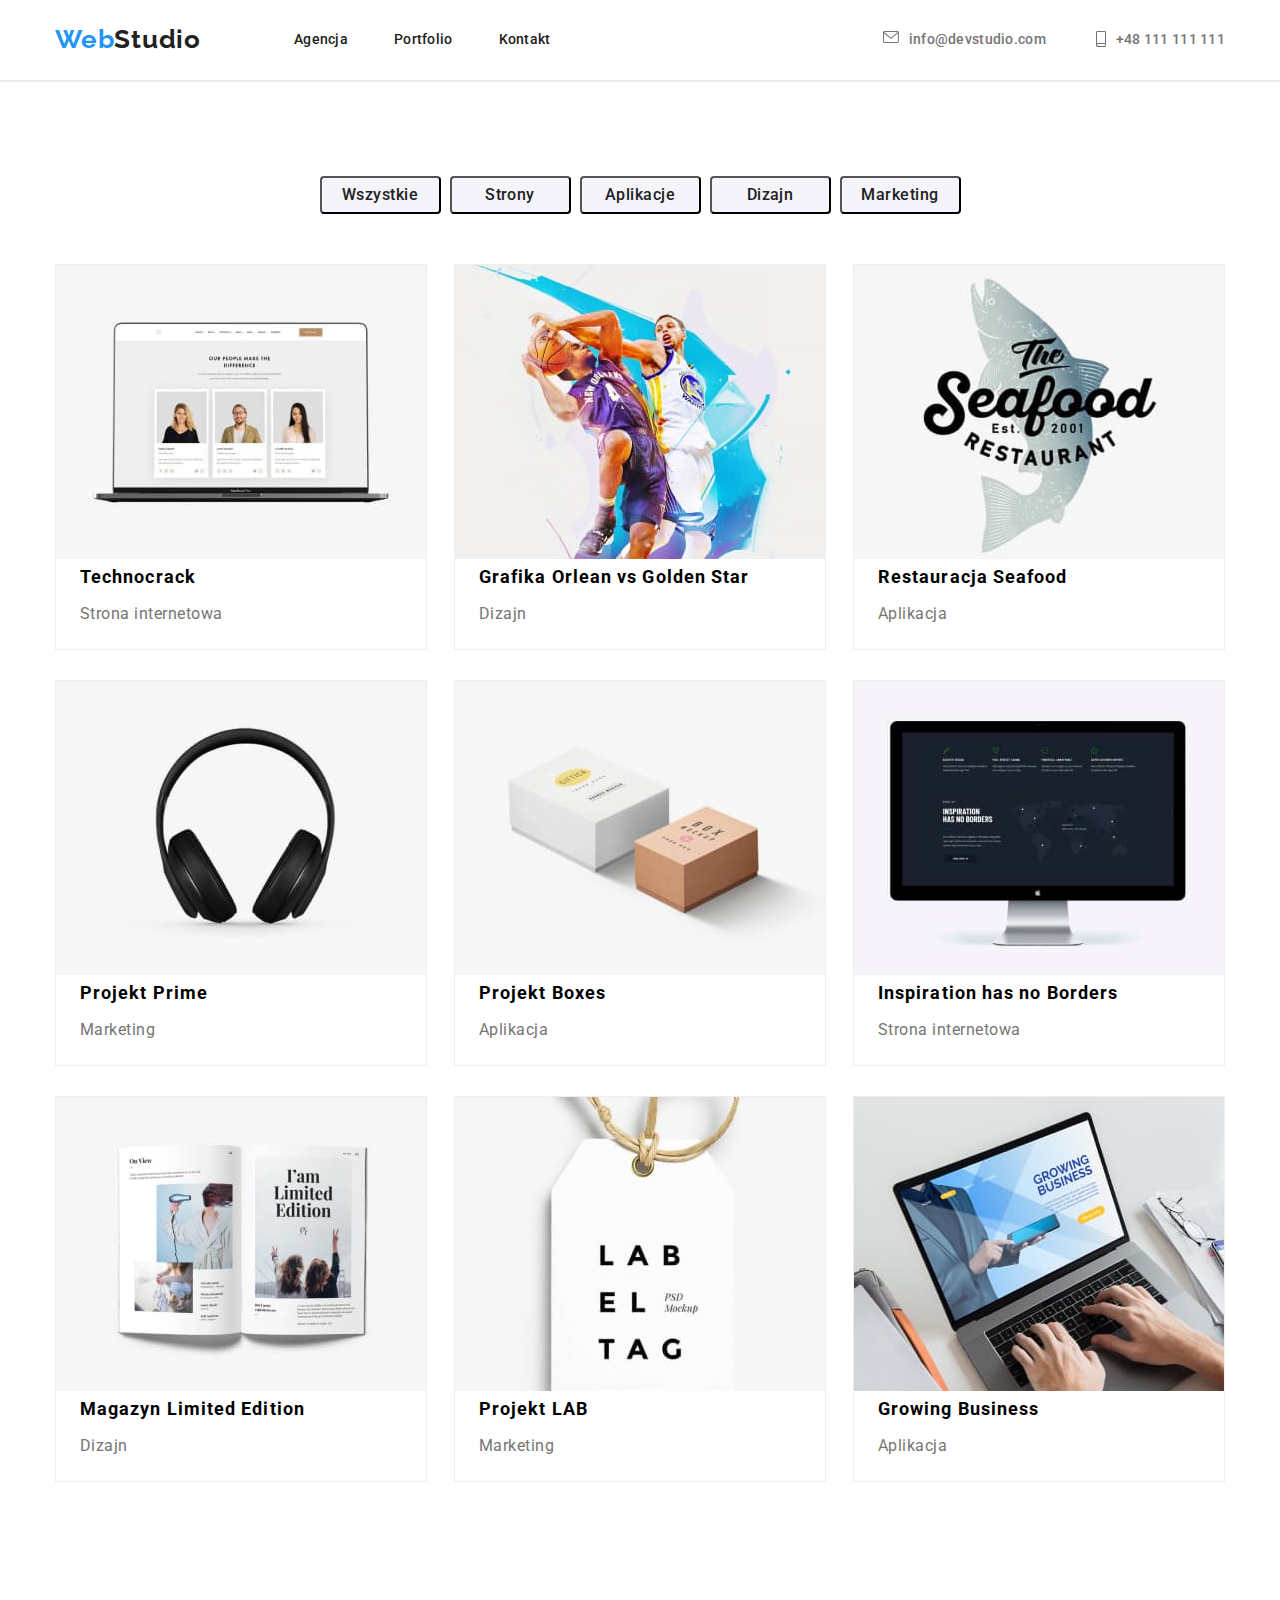
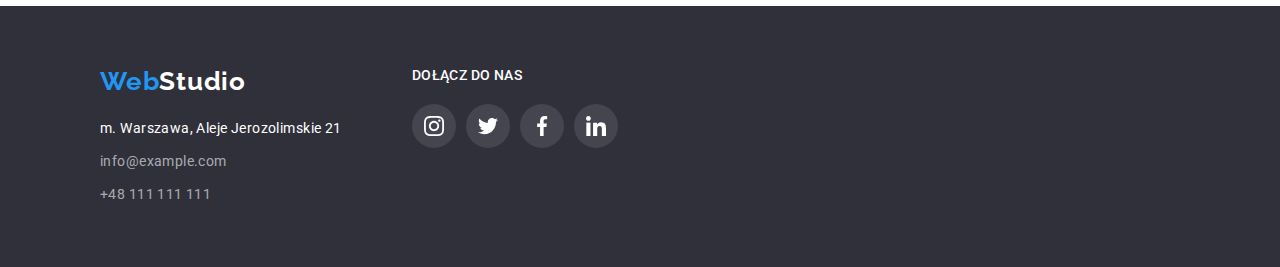
==== portfolio.html @ f6b44f12 "ikonki dodane i jakies pierdoły graficzne" ====
<!DOCTYPE html>
  <html lang="pl">
    <head>
      <meta charset="UTF-8" />
      <meta http-equiv="X-UA-Compatible" content="IE=edge" />
      <meta name="viewport" content="width=device-width, initial-scale=1.0" />
      <title>WebStudio</title>
      <link rel="stylesheet" href=https://cdnjs.cloudflare.com/ajax/libs/modern-normalize/1.1.0/modern-normalize.min.css>
      <link rel="stylesheet" href="css/styles.css">
      <link rel="preconnect" href="https://fonts.googleapis.com">
  <link rel="preconnect" href="https://fonts.gstatic.com" crossorigin>
  <link href="https://fonts.googleapis.com/css2?family=Raleway:wght@700&family=Roboto:wght@400;500;700;900&display=swap" rel="stylesheet">
    </head>
    <body class="body">

      <!-- HEADER -->
      <header class="header">
        <section class= "header">
        <div class ="container">
          <p class="logo"><a class="navigation-logo link" href="index.html">Web<span class="logo-black-text">Studio</span></a></p>
        <nav class="navigation">
          <ul class="navigation-list list">
            <li class="navigation-item">
              <a class="navigation-link link" href="#">Agencja</a>
            </li>
            <li class="navigation-item">
              <a class="navigation-link link" href="portfolio.html">Portfolio</a>
            </li>
            <li class="navigation-item">
              <a class="navigation-link link" href="#">Kontakt</a>
            </li>
          </ul>
        </nav>
        <div class="header-list">
          <ul class="header-list list">
            <li><a class="contact-link link" href="mailto:info@devstudio.com"><svg class="mail-icon">
              <use href="/images/icons.svg#icon-mail"></use>
            </svg>
            <span>info@devstudio.com</span>
          </a>     
          </li>
            <li><a class="contact-link link" href="tel:+48111111111">
              <svg class="smartphone-icon">
                <use href="/images/icons.svg#icon-smartphone"></use>
              </svg><span>+48 111 111 111</span></a></li>
          </ul>
        </div>
      </div>
    </section>
      </header>

      <!-- END HEADER --> 

      <!-- MAIN -->
      <main class="main-portfolio">
        <section class="section">
          <h2 hidden>main</h2>
        <div class="container">
      
          <ul class="btn-list list">
            <li class="btn-item">
              <button class="modal-btn-portfolio" type="button">Wszystkie</button>
            </li>
            <li class="btn-item">
              <button class="modal-btn-portfolio" type="button">Strony</button>
            </li>
            <li class="btn-item">
              <button class="modal-btn-portfolio" type="button">Aplikacje</button>
            </li>
            <li class="btn-item">
              <button class="modal-btn-portfolio" type="button">Dizajn</button>
            </li>
            <li class="btn-item">
              <button class="modal-btn-portfolio" type="button">Marketing</button>
            </li>
          </ul>

          <ul class="portfolio-list list">
            <li class="portfolio-item" >
              <img class="portfolio-image" src="images/portfolio/image1.jpg" alt="Laptop z otwartą stroną internetową">
                <p class="image-title">Technocrack</p>
                <p class="image-group">Strona internetowa</p>           
            </li>
            <li class="portfolio-item" >
              <img class="portfolio-image" src="images/portfolio/image2.jpg" alt="Dwóch koszykarzy">
                <p class="image-title">Grafika Orlean vs Golden Star</p>
                <p class="image-group">Dizajn</p>            
            </li>
            <li class="portfolio-item" >
              <img class="portfolio-image" src="images/portfolio/image3.jpg" alt="Logo restaruacji z rybą">
                <p class="image-title">Restauracja Seafood</p>
                <p class="image-group">Aplikacja</p>           
            </li>
            <li class="portfolio-item" >
              <img class="portfolio-image" src="images/portfolio/image4.jpg" alt="Słuchawki komputerowe">
                <p class="image-title">Projekt Prime</p>
                <p class="image-group">Marketing</p>           
            </li>
            <li class="portfolio-item" >
              <img class="portfolio-image" src="images/portfolio/image5.jpg" alt="Dwa pudełka, jedno biały drugie brązowe">
                <p class="image-title">Projekt Boxes</p>
                <p class="image-group">Aplikacja</p>            
            </li>
            <li class="portfolio-item" >
              <img class="portfolio-image" src="images/portfolio/image6.jpg" alt="Monitor apple z włączoną stroną internetową">
                <p class="image-title">Inspiration has no Borders</p>
                <p class="image-group">Strona internetowa</p>
            </li>
            <li class="portfolio-item" >
              <img class="portfolio-image" src="images/portfolio/image7.jpg" alt="Otwarty magazyn z napisem limited edition">
                <p class="image-title">Magazyn Limited Edition</p>
                <p class="image-group">Dizajn</p>
            </li>
            <li class="portfolio-item" >
              <img class="portfolio-image" src="images/portfolio/image8.jpg" alt="Zawieszka z napisem label tag">
                <p class="image-title">Projekt LAB</p>
                <p class="image-group">Marketing</p>
            </li>
            <li class="portfolio-item" >
              <img class="portfolio-image" src="images/portfolio/image9.jpg" alt="Ręce na klawiaturze laptopa">
                <p class="image-title">Growing Business</p>
                <p class="image-group">Aplikacja</p>
            </li>
          </ul>
        </div>
      </section>
      </main>

      <!-- END MAIN -->

      <footer class="footer">
        <div class="container">
          <div class="footer-left-side">
        <p class="logo"><a class="navigation-logo link" href="index.html">Web<span class="logo-black-text-footer">Studio</span></a></p>
        <address class="address">
          <ul class="address-list list">
            <li class="address-item">
              <a class="address-link-address link" href="https://goo.gl/maps/jeGpzkVFQrdnBJzt6" target="_blank">m. Warszawa, Aleje Jerozolimskie 21</a>
            </li>
            <li class="address-item">
              <a class="address-link link" href="mailto:info@example.com">info@example.com</a>
            </li>
            <li class="address-item">
              <a class="address-link link" href="tel:+48111111111">+48 111 111 111</a>
            </li>
          </ul>
        </address>
      </div>
      <div class="footer-right-side">
        <span class="footer-text">DOŁĄCZ DO NAS</span>
        <ul class="footer-list list">
          <li class="footer-list-item">
            <a class="footer-list-link" href="#">
              <svg class="footer-icon">
                <use href="/images/icons.svg#icon-instagram"></use>
              </svg>
            </a>
          <li class="footer-list-item">
              <a class="footer-list-link" href="#">
                <svg class="footer-icon">
                  <use href="/images/icons.svg#icon-twitter"></use>
                </svg>
              </a>
            </li>
          <li class="footer-list-item">
              <a class="footer-list-link" href="#">
                <svg class="footer-icon">
                  <use href="/images/icons.svg#icon-facebook"></use>
                </svg>
              </a>
            </li>
          <li class="footer-list-item">
              <a class="footer-list-link" href="#">
                <svg class="footer-icon">
                  <use href="/images/icons.svg#icon-linkedin"></use>
                </svg>
                </a>
      </div>
      </div>
      </footer>
        <!-- END FOOTER -->
    </body>
  </html>
---- css/styles.css ----
:root{
    --main-font:'Roboto', sans-serif;
    --secondary-font:'Raleway', sans-serif;
    --main-color: #2196F3
}

body{
    font-family:var(--main-font)
}
h1,
h2,
h3,
h4,
h5,
h6{
    margin: 0;
    padding: 0;
}
ul,
ol{
    margin: 0;
    padding: 0;
}
p{
    margin: 0;
    padding: 0;
}
img{
    display: block;
}
.list{
    list-style: none;
}
.link{
    text-decoration: none;
}
.container{
    width: 1200px;
    padding: 0 15px;
    margin: 0 auto;
}
.section{
    padding-top: 94px;
    padding-bottom: 94px;
}
.section:nth-child(2){
    padding-bottom: 0;
}

/*==== COMPONENTS ===== */

.modal-btn{
    font-weight: 700;
    font-size: 16px;
    line-height: 1.875;
    letter-spacing: 0.06em;
    display: flex;
    align-items: center;
    text-align: center;
    padding: 10px 42px;
    background: var(--main-color);
    box-shadow: 0px 4px 4px rgba(0, 0, 0, 0.15);
    border-radius: 4px;
    color: #FFFFFF;
    cursor: pointer;
}

.modal-btn-portfolio{
width: 121px;
height: 38px;
font-weight: 500;
font-size: 16px;
line-height: 1.625;
text-align: center;
letter-spacing: 0.03em;
background: #F5F4FA;
border-radius: 4px;
cursor: pointer;
color: #212121;
}
.modal-btn-portfolio:hover{ 
    font-weight: 500;
    font-size: 16px;
    line-height: 26px;
    text-align: center;
    letter-spacing: 0.03em;
    background: var(--main-color);
    border-radius: 4px;
    color: #FFFFFF; 
}
/*==== END COMPONENTS ===== */

/*==== HEADER ===== */

.header{
    border-bottom: 1px solid #ECECEC;
}
.header .container{
    display: flex;
    padding-top: 24px;
    padding-bottom: 25px;
    align-items: center;
    
}
.navigation-list{
    display: flex;
}
.header-list{
    display: flex;
    margin-left: auto;
}
.navigation-item:not(:last-child){
    margin-right: 46px;
}
.header-list{
    margin-left: auto;
}


.navigation-logo{
font-family: var(--secondary-font);
font-style: normal;
font-weight: 700;
font-size: 26px;
line-height: 1.192;
letter-spacing: 0.03em;
margin-right: 93px;
color: var(--main-color);
}
.logo-black-text{
    font-family: var(--secondary-font);
    font-style: normal;
    font-weight: 700;
    font-size: 26px;
    line-height: 1.192;
    letter-spacing: 0.03em; 
    color: #212121;
}
.logo-black-text-footer{
    font-family: var(--secondary-font);
    font-style: normal;
    font-weight: 700;
    font-size: 26px;
    line-height: 1.192;
    letter-spacing: 0.03em; 
    color: #FFFFFF;
}
.navigation-link{
font-style: normal;
font-weight: 500;
font-size: 14px;
line-height: 1.143;
letter-spacing: 0.02em;
color: #212121;
}
.navigation-link:hover,
.navigation-link:focus,
.header-mail:hover,
.header-mail:focus,
.header-phone-number:hover,
.header-phone-number:focus{
color: var(--main-color);
}

.mail-icon{
    width: 16px;
    height: 12px;
    margin-right: 10px;
}
.smartphone-icon{
    width: 10px;
    height: 16px;
    margin-right: 10px;
}

.contact-link{
display: flex;
font-style: normal;
font-weight: 500;
font-size: 14px;
line-height: 1.143;
letter-spacing: 0.02em;
color:#757575;
fill: #757575;
}
.contact-link:hover,
.contact-link:focus
{
    color:var(--main-color);
    fill: var(--main-color); 
}
.header .smartphone-icon{
margin-left: 50px;
}

/*==== END HEADER ===== */

/*==== HERO ===== */
.hero .container {
    display: flex;
    flex-direction: column;
    align-items: center;
  }
.hero{
    background-image: linear-gradient(rgba(47, 48, 58, 0.4),
     rgba(47, 48, 58, 0.4)), url("/images/background.jpg");
    background-repeat: no-repeat;
    background-size: cover;
    background-color: #2F303A;
}

.main-header{
font-style: normal;
font-weight: 900;
font-size: 44px;
line-height: 1.364;
letter-spacing: 0.06em;
text-transform: uppercase;
margin-bottom:30px;
color: #FFFFFF; 
text-align: center;
width: 655px;
}
.modal-btn:focus,
.modal-btn:hover {
  background: #757575
}

/*==== END HERO ===== */

/*==== TEXT ===== */
.text .container{
    display: flex;
}
.text-list{
    display: flex;
}
.icon-content-container{
    display: flex;
    justify-content: center;
    align-items: center;
    width: 270px;
    height: 120px;
    border-radius: 4px;
    background-color: #F5F4FA;
    margin-bottom: 30px;

}
.icon-antena{
    width: 70px;
    height: 70px;
}
.icon-clock{
    width: 70px;
    height: 70px;
}
.icon-diagram{
    width: 70px;
    height: 70px;
}
.icon-astronaut{
    width: 70px;
    height: 70px;
}
.text-title{
font-style: normal;
font-weight: 700;
font-size: 14px;
line-height: 1.143;
letter-spacing: 0.03em;
text-transform: uppercase;
margin-bottom: 10px;
}
.text-description{
font-style: normal;
font-weight: 400;
font-size: 14px;
line-height: 1.714;
letter-spacing: 0.03em;
color: #757575;
}
/*==== END TEXT ===== */

/*==== ABOUT US ===== */
.about-us .container{
display: flex;
flex-direction: column;
align-items: center;
}
.secondary-header{
font-style: normal;
font-weight: 700;
font-size: 36px;
line-height: 1.167;
letter-spacing: 0.03em;
margin-bottom: 50px;
}
.about-us-item:not(:last-child){
    margin-right: 30px;
    width: 370px;
    height: 294px;
}
.about-us-list{
    display: flex;
}

/*==== END ABOUT US ===== */

/*==== OUR TEAM ===== */
.our-team .container{
    display: flex;
    flex-direction: column;
    align-items: center;
}
.our-team{
    background:#F5F4FA;
}
.our-team-list{
    display: flex;
}
.our-team-photo{
    margin-bottom: 30px;
    width: 270px;
    height: 260px;
}
.our-team-item:not(:last-child){
    margin-right: 30px;
}
.our-team-item{
    background: #FFFFFF;
    box-shadow: 0px 1px 3px rgba(0, 0, 0, 0.12), 0px 1px 1px rgba(0, 0, 0, 0.14), 0px 2px 1px rgba(0, 0, 0, 0.2);
    border-radius: 0px 0px 4px 4px; 
}
.team-member-name{
font-style: normal;
font-weight: 500;
font-size: 16px;
line-height: 1.188;
letter-spacing: 0.03em;
margin-bottom: 10px;
text-align: center;
}
.team-member-role{
font-style: normal;
font-weight: 400;
font-size: 16px;
line-height: 1.188;
letter-spacing: 0.03em;
text-align: center;
padding-bottom: 30px;
color: #757575;
}
.social-list{
    display: flex;
    align-items: center;
    justify-content: center;
    margin-bottom: 30px;
}
.social-list-item:not(:last-child){
    margin-right: 10px;
}
.social-icon{
    width: 20px;
    height: 20px;
}
.social-list-link{
    display: flex;
    align-items: center;
    justify-content: center;
    width: 44px;
    height: 44px;
    border-radius: 50%;
    fill:#AFB1B8;
}
.social-list-link:hover,
.social-list-link:focus{
    fill:#FFFFFF ;
    background-color: var(--main-color);
}
/*==== END OUR TEAM ===== */
/*=== OUR CLIENTS ===*/
.our-clients .container{
    display: flex;
    flex-direction: column;
    align-items: center;
}
.company-list{
    display: flex;
    align-items: center;
    flex-direction: row;
    justify-content: center;
    list-style: none;
}
.company-list:not(:last-child){
    margin-top: 50px;
}
.company-list-link{
    display: flex;
    align-items: center;
    justify-content: center;
    width: 170px;
    height: 92px;
    fill:#AFB1B8;
    border: 1px solid #AFB1B8;
    border-radius: 4px;
    margin-right: 30px;
}
.company-list-link:hover{
    fill:var(--main-color);
    border-color: var(--main-color);
}
.company-icon{
    width: 106px;
    height: 60px;
}
/*=== END OUR CLIENTS ===*/


/*==== FOOTER ===== */
.footer .container{
    display: flex;
    flex-direction: row;
    padding: 60px;
}
.footer-left-side{
    margin-right: 70px;
}
.footer{
    background: #2F303A;
}
.footer .logo{
    margin-bottom: 20px;
}
.address-item:not(:last-child){
    margin-bottom: 9px;
}
.address-link-address{
font-style: normal;
font-weight: 400;
font-size: 14px;
line-height: 1.714;
letter-spacing: 0.03em;
color: #FFFFFF;
}
.address-link{
font-style: normal;
font-weight: 400;
font-size: 14px;
line-height: 1.714;
letter-spacing: 0.03em;
color: rgba(255, 255, 255, 0.6); 
}
.address-link-address:hover,
.address-link:hover{
    color: var(--main-color);
}
.footer-text{
font-weight: 500;
font-size: 14px;
line-height: 1.143;;
letter-spacing: 0.03em;
text-transform: uppercase;
color:#fff;
}
.footer-list{
    margin-top: 20px;
    display: flex;
    align-items: center;
    justify-content: center;
}
.footer-list-item:not(:last-child){
    margin-right: 10px;
}
.footer-icon{
    width: 20px;
    height: 20px;
}
.footer-list-link{
    display: flex;
    align-items: center;
    justify-content: center;
    width: 44px;
    height: 44px;
    border-radius: 50%;
    fill: #fff;;
    background-color: rgba(255, 255, 255, 0.1);;
}
.footer-list-link:hover,
.footer-list-link:focus{
    fill:#FFFFFF ;
    background-color: var(--main-color);
}
/*==== END FOOTER ===== */


/* PORTFOLIO MAIN */
.main-portfolio .container{
display: flex;
flex-direction: column;
align-items: center;
}
.btn-list{
    display: flex;
    margin-bottom: 50px;
}
.btn-item:not(:last-child){
    margin-right: 9px;
}
/* END PORTFOLIO MAIN */
/*=== PORTFOLIO FOOTER === */
.portfolio-list{
    display: flex;
    flex-wrap: wrap;
    justify-content: space-between;
    
}
.portfolio-item{
    background: #FFFFFF;
    border: 1px solid #EEEEEE;
    
}
.portfolio-item{
    margin-bottom: 30px;
}
 
.image-title{
font-style: normal;
font-weight: 700;
font-size: 18px;
line-height: 2;
letter-spacing: 0.06em;
margin-bottom: 4px;
padding-left: 24px;
}
.image-group{
font-style: normal;
font-weight: 400;
font-size: 16px;
line-height: 1.875;
letter-spacing: 0.03em;
padding-bottom: 20px;
padding-left: 24px;
color: #757575;
}
.image-group:not(:nth-last-child(-3+n)){
    margin-bottom: 20px;
}
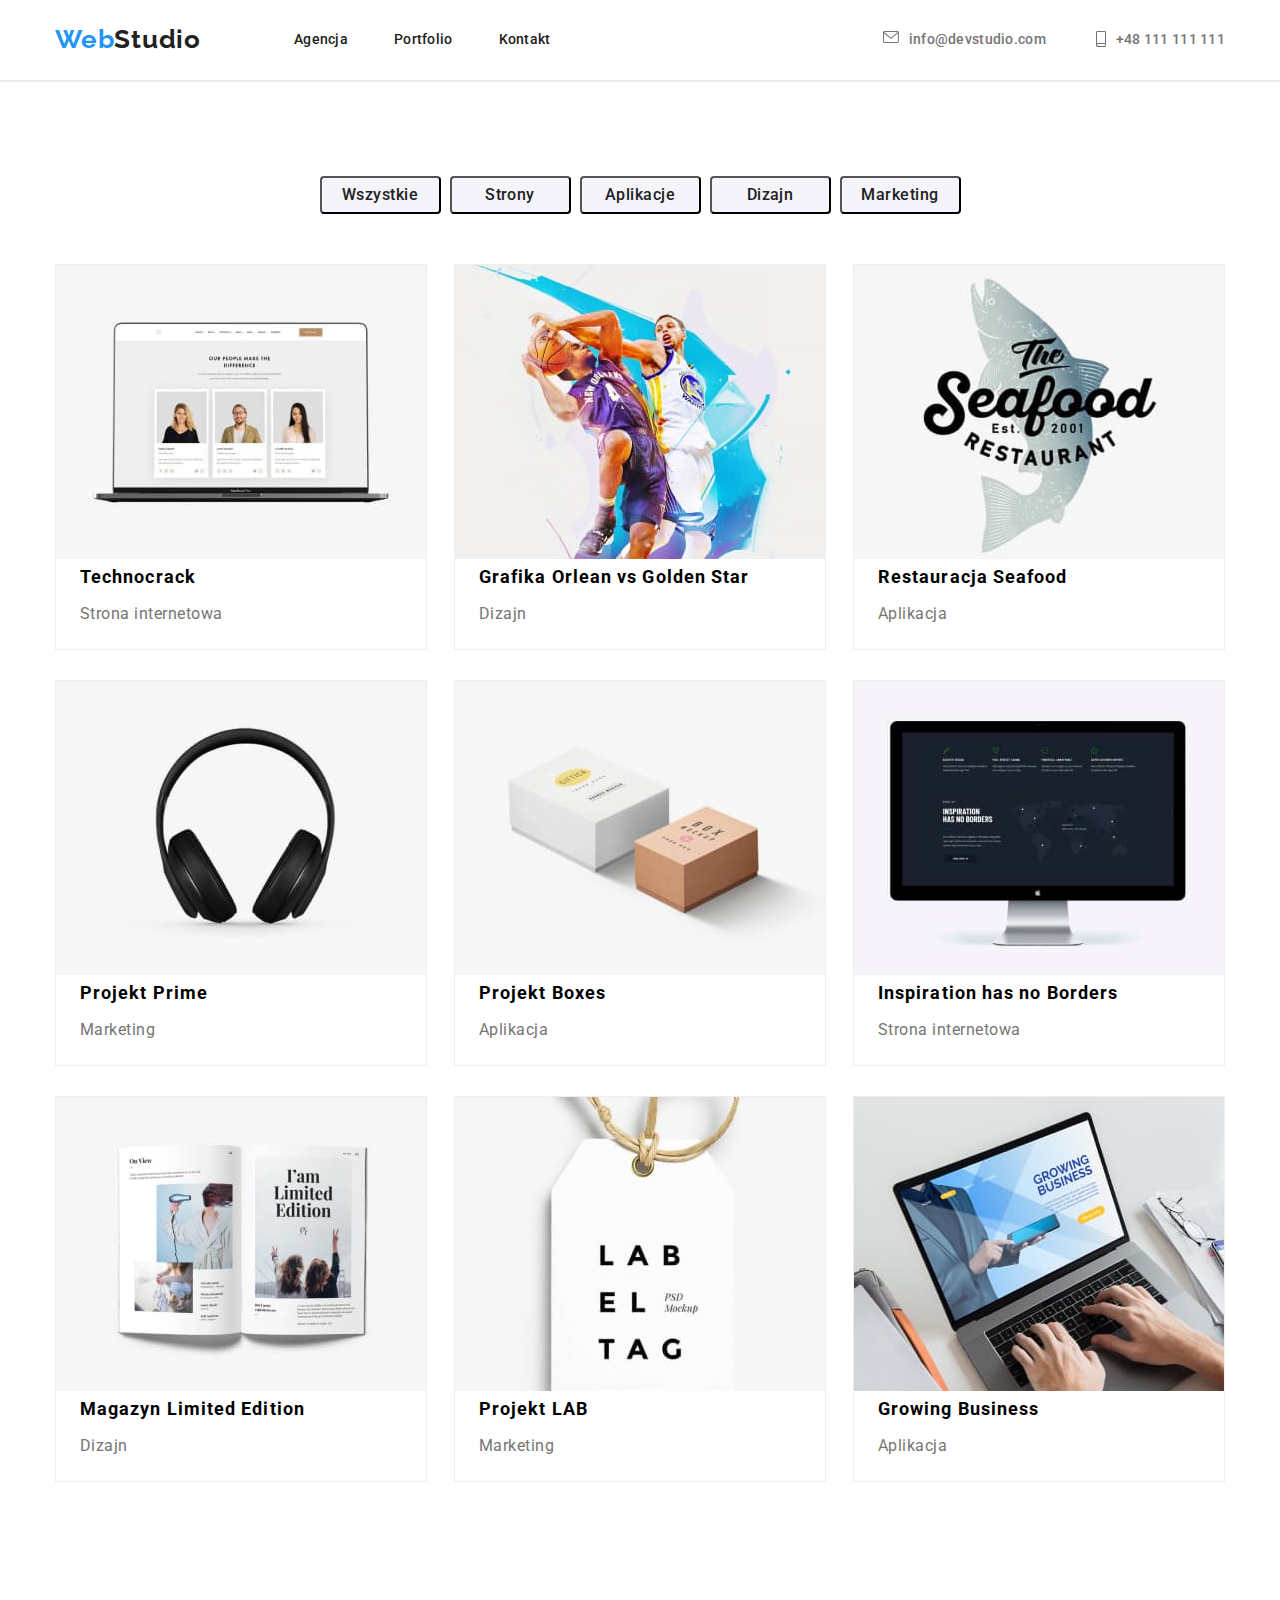
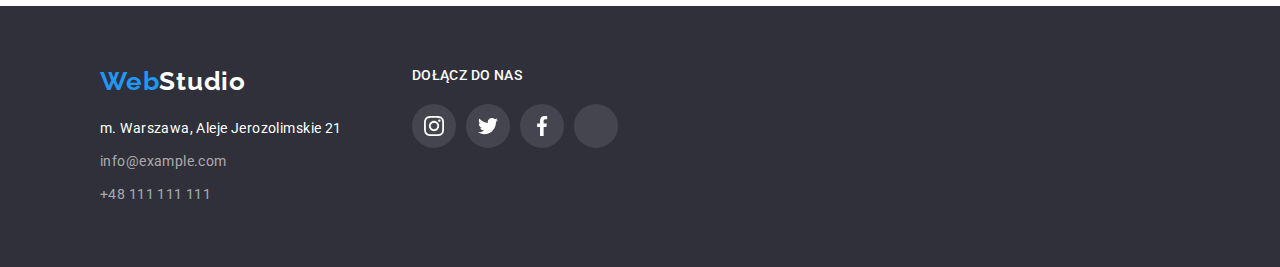
==== commit 709e8a49: "poprawione sprajty" ====
--- a/portfolio.html
+++ b/portfolio.html
@@ -34,14 +34,14 @@
         <div class="header-list">
           <ul class="header-list list">
             <li><a class="contact-link link" href="mailto:info@devstudio.com"><svg class="mail-icon">
-              <use href="/images/icons.svg#icon-mail"></use>
+              <use href="./images/icons.svg#icon-mail"></use>
             </svg>
             <span>info@devstudio.com</span>
           </a>     
           </li>
             <li><a class="contact-link link" href="tel:+48111111111">
               <svg class="smartphone-icon">
-                <use href="/images/icons.svg#icon-smartphone"></use>
+                <use href="./images/icons.svg#icon-smartphone"></use>
               </svg><span>+48 111 111 111</span></a></li>
           </ul>
         </div>
@@ -152,27 +152,27 @@
           <li class="footer-list-item">
             <a class="footer-list-link" href="#">
               <svg class="footer-icon">
-                <use href="/images/icons.svg#icon-instagram"></use>
+                <use href="./images/icons.svg#icon-instagram"></use>
               </svg>
             </a>
           <li class="footer-list-item">
               <a class="footer-list-link" href="#">
                 <svg class="footer-icon">
-                  <use href="/images/icons.svg#icon-twitter"></use>
+                  <use href="./images/icons.svg#icon-twitter"></use>
                 </svg>
               </a>
             </li>
           <li class="footer-list-item">
               <a class="footer-list-link" href="#">
                 <svg class="footer-icon">
-                  <use href="/images/icons.svg#icon-facebook"></use>
+                  <use href="./images/icons.svg#icon-facebook"></use>
                 </svg>
               </a>
             </li>
           <li class="footer-list-item">
               <a class="footer-list-link" href="#">
                 <svg class="footer-icon">
-                  <use href="/images/icons.svg#icon-linkedin"></use>
+                  <use href=./images/icons.svg#icon-linkedin"></use>
                 </svg>
                 </a>
       </div>
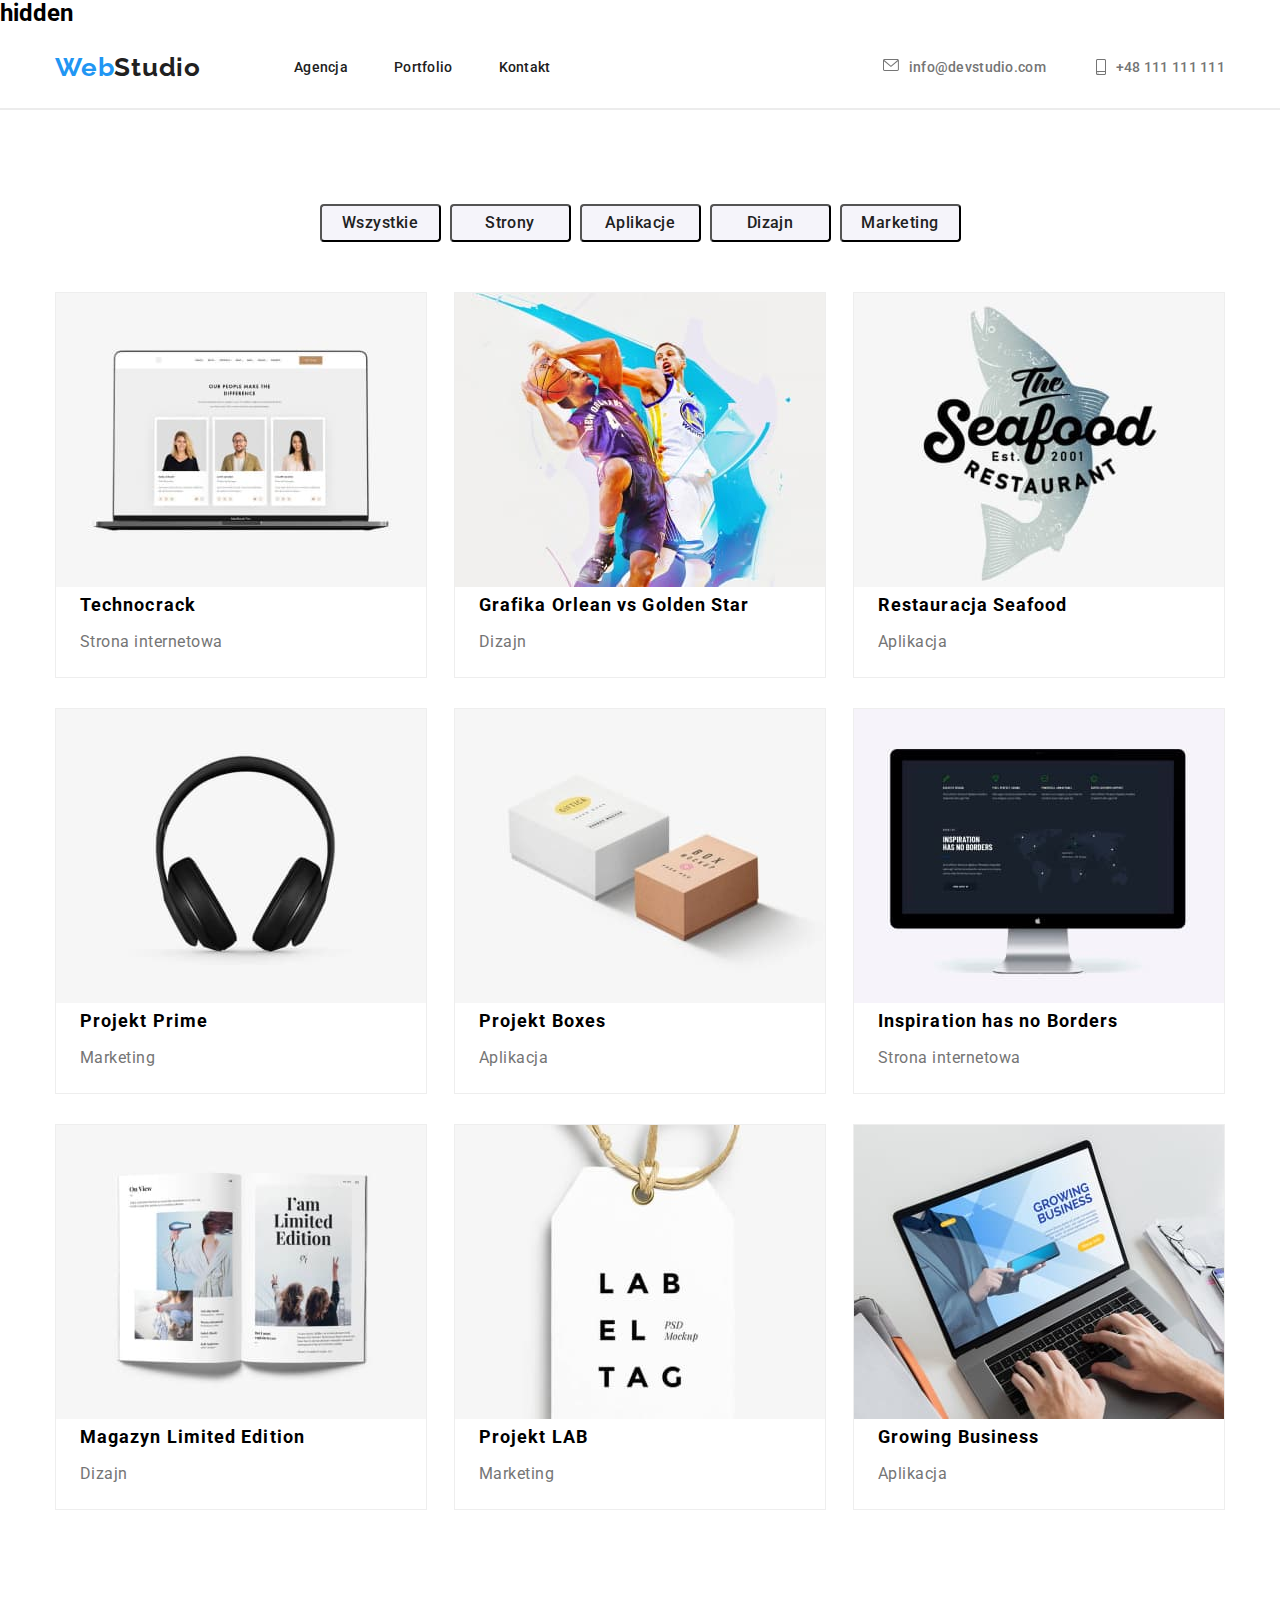
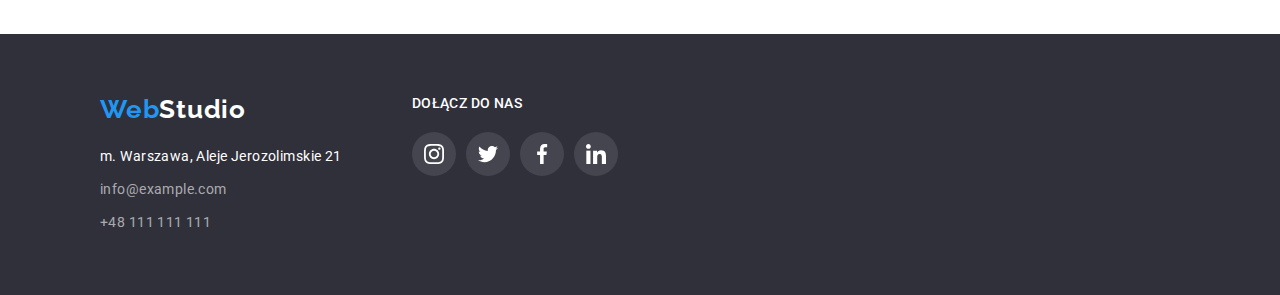
==== commit 25cea3af: "Add files via upload" ====
--- a/portfolio.html
+++ b/portfolio.html
@@ -1,6 +1,6 @@
-  <!DOCTYPE html>
-  <html lang="pl">
-    <head>
+<!DOCTYPE html>
+<html lang="pl">
+   <head>
       <meta charset="UTF-8" />
       <meta http-equiv="X-UA-Compatible" content="IE=edge" />
       <meta name="viewport" content="width=device-width, initial-scale=1.0" />
@@ -8,176 +8,178 @@
       <link rel="stylesheet" href=https://cdnjs.cloudflare.com/ajax/libs/modern-normalize/1.1.0/modern-normalize.min.css>
       <link rel="stylesheet" href="css/styles.css">
       <link rel="preconnect" href="https://fonts.googleapis.com">
-  <link rel="preconnect" href="https://fonts.gstatic.com" crossorigin>
-  <link href="https://fonts.googleapis.com/css2?family=Raleway:wght@700&family=Roboto:wght@400;500;700;900&display=swap" rel="stylesheet">
-    </head>
-    <body class="body">
-
+      <link rel="preconnect" href="https://fonts.gstatic.com" crossorigin>
+      <link href="https://fonts.googleapis.com/css2?family=Raleway:wght@700&family=Roboto:wght@400;500;700;900&display=swap" rel="stylesheet">
+   </head>
+   <body class="body">
       <!-- HEADER -->
       <header class="header">
-        <section class= "header">
-        <div class ="container">
-          <p class="logo"><a class="navigation-logo link" href="index.html">Web<span class="logo-black-text">Studio</span></a></p>
-        <nav class="navigation">
-          <ul class="navigation-list list">
-            <li class="navigation-item">
-              <a class="navigation-link link" href="#">Agencja</a>
-            </li>
-            <li class="navigation-item">
-              <a class="navigation-link link" href="portfolio.html">Portfolio</a>
-            </li>
-            <li class="navigation-item">
-              <a class="navigation-link link" href="#">Kontakt</a>
-            </li>
-          </ul>
-        </nav>
-        <div class="header-list">
-          <ul class="header-list list">
-            <li><a class="contact-link link" href="mailto:info@devstudio.com"><svg class="mail-icon">
-              <use href="./images/icons.svg#icon-mail"></use>
-            </svg>
-            <span>info@devstudio.com</span>
-          </a>     
-          </li>
-            <li><a class="contact-link link" href="tel:+48111111111">
-              <svg class="smartphone-icon">
-                <use href="./images/icons.svg#icon-smartphone"></use>
-              </svg><span>+48 111 111 111</span></a></li>
-          </ul>
-        </div>
-      </div>
-    </section>
+         <section class= "header">
+            <h2>hidden</h2>
+            <div class ="container">
+               <p class="logo"><a class="navigation-logo link" href="index.html">Web<span class="logo-black-text">Studio</span></a></p>
+               <nav class="navigation">
+                  <ul class="navigation-list list">
+                     <li class="navigation-item">
+                        <a class="navigation-link link" href="#">Agencja</a>
+                     </li>
+                     <li class="navigation-item">
+                        <a class="navigation-link link" href="portfolio.html">Portfolio</a>
+                     </li>
+                     <li class="navigation-item">
+                        <a class="navigation-link link" href="#">Kontakt</a>
+                     </li>
+                  </ul>
+               </nav>
+               <div class="header-list">
+                  <ul class="header-list list">
+                     <li>
+                        <a class="contact-link link" href="mailto:info@devstudio.com">
+                           <svg class="mail-icon">
+                              <use href="./images/icons.svg#icon-mail"></use>
+                           </svg>
+                           <span>info@devstudio.com</span>
+                        </a>
+                     </li>
+                     <li>
+                        <a class="contact-link link" href="tel:+48111111111">
+                           <svg class="smartphone-icon">
+                              <use href="./images/icons.svg#icon-smartphone"></use>
+                           </svg>
+                           <span>+48 111 111 111</span>
+                        </a>
+                     </li>
+                  </ul>
+               </div>
+            </div>
+         </section>
       </header>
-
       <!-- END HEADER --> 
-
       <!-- MAIN -->
       <main class="main-portfolio">
-        <section class="section">
-          <h2 hidden>main</h2>
-        <div class="container">
-      
-          <ul class="btn-list list">
-            <li class="btn-item">
-              <button class="modal-btn-portfolio" type="button">Wszystkie</button>
-            </li>
-            <li class="btn-item">
-              <button class="modal-btn-portfolio" type="button">Strony</button>
-            </li>
-            <li class="btn-item">
-              <button class="modal-btn-portfolio" type="button">Aplikacje</button>
-            </li>
-            <li class="btn-item">
-              <button class="modal-btn-portfolio" type="button">Dizajn</button>
-            </li>
-            <li class="btn-item">
-              <button class="modal-btn-portfolio" type="button">Marketing</button>
-            </li>
-          </ul>
-
-          <ul class="portfolio-list list">
-            <li class="portfolio-item" >
-              <img class="portfolio-image" src="images/portfolio/image1.jpg" alt="Laptop z otwartą stroną internetową">
-                <p class="image-title">Technocrack</p>
-                <p class="image-group">Strona internetowa</p>           
-            </li>
-            <li class="portfolio-item" >
-              <img class="portfolio-image" src="images/portfolio/image2.jpg" alt="Dwóch koszykarzy">
-                <p class="image-title">Grafika Orlean vs Golden Star</p>
-                <p class="image-group">Dizajn</p>            
-            </li>
-            <li class="portfolio-item" >
-              <img class="portfolio-image" src="images/portfolio/image3.jpg" alt="Logo restaruacji z rybą">
-                <p class="image-title">Restauracja Seafood</p>
-                <p class="image-group">Aplikacja</p>           
-            </li>
-            <li class="portfolio-item" >
-              <img class="portfolio-image" src="images/portfolio/image4.jpg" alt="Słuchawki komputerowe">
-                <p class="image-title">Projekt Prime</p>
-                <p class="image-group">Marketing</p>           
-            </li>
-            <li class="portfolio-item" >
-              <img class="portfolio-image" src="images/portfolio/image5.jpg" alt="Dwa pudełka, jedno biały drugie brązowe">
-                <p class="image-title">Projekt Boxes</p>
-                <p class="image-group">Aplikacja</p>            
-            </li>
-            <li class="portfolio-item" >
-              <img class="portfolio-image" src="images/portfolio/image6.jpg" alt="Monitor apple z włączoną stroną internetową">
-                <p class="image-title">Inspiration has no Borders</p>
-                <p class="image-group">Strona internetowa</p>
-            </li>
-            <li class="portfolio-item" >
-              <img class="portfolio-image" src="images/portfolio/image7.jpg" alt="Otwarty magazyn z napisem limited edition">
-                <p class="image-title">Magazyn Limited Edition</p>
-                <p class="image-group">Dizajn</p>
-            </li>
-            <li class="portfolio-item" >
-              <img class="portfolio-image" src="images/portfolio/image8.jpg" alt="Zawieszka z napisem label tag">
-                <p class="image-title">Projekt LAB</p>
-                <p class="image-group">Marketing</p>
-            </li>
-            <li class="portfolio-item" >
-              <img class="portfolio-image" src="images/portfolio/image9.jpg" alt="Ręce na klawiaturze laptopa">
-                <p class="image-title">Growing Business</p>
-                <p class="image-group">Aplikacja</p>
-            </li>
-          </ul>
-        </div>
-      </section>
+         <section class="section">
+            <h2 hidden>main</h2>
+            <div class="container">
+               <ul class="btn-list list">
+                  <li class="btn-item">
+                     <button class="modal-btn-portfolio" type="button">Wszystkie</button>
+                  </li>
+                  <li class="btn-item">
+                     <button class="modal-btn-portfolio" type="button">Strony</button>
+                  </li>
+                  <li class="btn-item">
+                     <button class="modal-btn-portfolio" type="button">Aplikacje</button>
+                  </li>
+                  <li class="btn-item">
+                     <button class="modal-btn-portfolio" type="button">Dizajn</button>
+                  </li>
+                  <li class="btn-item">
+                     <button class="modal-btn-portfolio" type="button">Marketing</button>
+                  </li>
+               </ul>
+               <ul class="portfolio-list list">
+                  <li class="portfolio-item" >
+                     <img class="portfolio-image" src="images/portfolio/image1.jpg" alt="Laptop z otwartą stroną internetową">
+                     <p class="image-title">Technocrack</p>
+                     <p class="image-group">Strona internetowa</p>
+                  </li>
+                  <li class="portfolio-item" >
+                     <img class="portfolio-image" src="images/portfolio/image2.jpg" alt="Dwóch koszykarzy">
+                     <p class="image-title">Grafika Orlean vs Golden Star</p>
+                     <p class="image-group">Dizajn</p>
+                  </li>
+                  <li class="portfolio-item" >
+                     <img class="portfolio-image" src="images/portfolio/image3.jpg" alt="Logo restaruacji z rybą">
+                     <p class="image-title">Restauracja Seafood</p>
+                     <p class="image-group">Aplikacja</p>
+                  </li>
+                  <li class="portfolio-item" >
+                     <img class="portfolio-image" src="images/portfolio/image4.jpg" alt="Słuchawki komputerowe">
+                     <p class="image-title">Projekt Prime</p>
+                     <p class="image-group">Marketing</p>
+                  </li>
+                  <li class="portfolio-item" >
+                     <img class="portfolio-image" src="images/portfolio/image5.jpg" alt="Dwa pudełka, jedno biały drugie brązowe">
+                     <p class="image-title">Projekt Boxes</p>
+                     <p class="image-group">Aplikacja</p>
+                  </li>
+                  <li class="portfolio-item" >
+                     <img class="portfolio-image" src="images/portfolio/image6.jpg" alt="Monitor apple z włączoną stroną internetową">
+                     <p class="image-title">Inspiration has no Borders</p>
+                     <p class="image-group">Strona internetowa</p>
+                  </li>
+                  <li class="portfolio-item" >
+                     <img class="portfolio-image" src="images/portfolio/image7.jpg" alt="Otwarty magazyn z napisem limited edition">
+                     <p class="image-title">Magazyn Limited Edition</p>
+                     <p class="image-group">Dizajn</p>
+                  </li>
+                  <li class="portfolio-item" >
+                     <img class="portfolio-image" src="images/portfolio/image8.jpg" alt="Zawieszka z napisem label tag">
+                     <p class="image-title">Projekt LAB</p>
+                     <p class="image-group">Marketing</p>
+                  </li>
+                  <li class="portfolio-item" >
+                     <img class="portfolio-image" src="images/portfolio/image9.jpg" alt="Ręce na klawiaturze laptopa">
+                     <p class="image-title">Growing Business</p>
+                     <p class="image-group">Aplikacja</p>
+                  </li>
+               </ul>
+            </div>
+         </section>
       </main>
-
       <!-- END MAIN -->
-
       <footer class="footer">
-        <div class="container">
-          <div class="footer-left-side">
-        <p class="logo"><a class="navigation-logo link" href="index.html">Web<span class="logo-black-text-footer">Studio</span></a></p>
-        <address class="address">
-          <ul class="address-list list">
-            <li class="address-item">
-              <a class="address-link-address link" href="https://goo.gl/maps/jeGpzkVFQrdnBJzt6" target="_blank">m. Warszawa, Aleje Jerozolimskie 21</a>
-            </li>
-            <li class="address-item">
-              <a class="address-link link" href="mailto:info@example.com">info@example.com</a>
-            </li>
-            <li class="address-item">
-              <a class="address-link link" href="tel:+48111111111">+48 111 111 111</a>
-            </li>
-          </ul>
-        </address>
-      </div>
-      <div class="footer-right-side">
-        <span class="footer-text">DOŁĄCZ DO NAS</span>
-        <ul class="footer-list list">
-          <li class="footer-list-item">
-            <a class="footer-list-link" href="#">
-              <svg class="footer-icon">
-                <use href="./images/icons.svg#icon-instagram"></use>
-              </svg>
-            </a>
-          <li class="footer-list-item">
-              <a class="footer-list-link" href="#">
-                <svg class="footer-icon">
-                  <use href="./images/icons.svg#icon-twitter"></use>
-                </svg>
-              </a>
-            </li>
-          <li class="footer-list-item">
-              <a class="footer-list-link" href="#">
-                <svg class="footer-icon">
-                  <use href="./images/icons.svg#icon-facebook"></use>
-                </svg>
-              </a>
-            </li>
-          <li class="footer-list-item">
-              <a class="footer-list-link" href="#">
-                <svg class="footer-icon">
-                  <use href=./images/icons.svg#icon-linkedin"></use>
-                </svg>
-                </a>
-      </div>
-      </div>
+         <div class="container">
+            <div class="footer-left-side">
+               <p class="logo"><a class="navigation-logo link" href="index.html">Web<span class="logo-black-text-footer">Studio</span></a></p>
+               <address class="address">
+                  <ul class="address-list list">
+                     <li class="address-item">
+                        <a class="address-link-address link" href="https://goo.gl/maps/jeGpzkVFQrdnBJzt6" target="_blank">m. Warszawa, Aleje Jerozolimskie 21</a>
+                     </li>
+                     <li class="address-item">
+                        <a class="address-link link" href="mailto:info@example.com">info@example.com</a>
+                     </li>
+                     <li class="address-item">
+                        <a class="address-link link" href="tel:+48111111111">+48 111 111 111</a>
+                     </li>
+                  </ul>
+               </address>
+            </div>
+            <div class="footer-right-side">
+               <span class="footer-text">DOŁĄCZ DO NAS</span>
+               <ul class="footer-list list">
+                  <li class="footer-list-item">
+                     <a class="footer-list-link" href="#">
+                        <svg class="footer-icon">
+                           <use href="./images/icons.svg#icon-instagram"></use>
+                        </svg>
+                     </a>
+                  <li class="footer-list-item">
+                     <a class="footer-list-link" href="#">
+                        <svg class="footer-icon">
+                           <use href="./images/icons.svg#icon-twitter"></use>
+                        </svg>
+                     </a>
+                  </li>
+                  <li class="footer-list-item">
+                     <a class="footer-list-link" href="#">
+                        <svg class="footer-icon">
+                           <use href="./images/icons.svg#icon-facebook"></use>
+                        </svg>
+                     </a>
+                  </li>
+                  <li class="footer-list-item">
+                     <a class="footer-list-link" href="#">
+                        <svg class="footer-icon">
+                           <use href="./images/icons.svg#icon-linkedin"></use>
+                        </svg>
+                     </a>
+                  </li>
+               </ul>
+            </div>
+         </div>
       </footer>
-        <!-- END FOOTER -->
-    </body>
-  </html>+      <!-- END FOOTER -->
+   </body>
+</html>--- a/css/styles.css
+++ b/css/styles.css
@@ -1,547 +1,647 @@
-:root{
-    --main-font:'Roboto', sans-serif;
-    --secondary-font:'Raleway', sans-serif;
-    --main-color: #2196F3
-}
-
-body{
-    font-family:var(--main-font)
-}
+:root {
+	--main-font: 'Roboto', sans-serif;
+	--secondary-font: 'Raleway', sans-serif;
+	--main-color: #2196F3
+}
+
+body {
+	font-family: var(--main-font)
+}
+
 h1,
 h2,
 h3,
 h4,
 h5,
-h6{
-    margin: 0;
-    padding: 0;
-}
+h6 {
+	margin: 0;
+	padding: 0;
+}
+
 ul,
-ol{
-    margin: 0;
-    padding: 0;
-}
-p{
-    margin: 0;
-    padding: 0;
-}
-img{
-    display: block;
-}
-.list{
-    list-style: none;
-}
-.link{
-    text-decoration: none;
-}
-.container{
-    width: 1200px;
-    padding: 0 15px;
-    margin: 0 auto;
-}
-.section{
-    padding-top: 94px;
-    padding-bottom: 94px;
-}
-.section:nth-child(2){
-    padding-bottom: 0;
-}
+ol {
+	margin: 0;
+	padding: 0;
+}
+
+p {
+	margin: 0;
+	padding: 0;
+}
+
+img {
+	display: block;
+}
+
+.list {
+	list-style: none;
+}
+
+.link {
+	text-decoration: none;
+}
+
+.container {
+	width: 1200px;
+	padding: 0 15px;
+	margin: 0 auto;
+}
+
+.section {
+	padding-top: 94px;
+	padding-bottom: 94px;
+}
+
+.section:nth-child(2) {
+	padding-bottom: 0;
+}
+
 
 /*==== COMPONENTS ===== */
 
-.modal-btn{
-    font-weight: 700;
-    font-size: 16px;
-    line-height: 1.875;
-    letter-spacing: 0.06em;
-    display: flex;
-    align-items: center;
-    text-align: center;
-    padding: 10px 42px;
-    background: var(--main-color);
-    box-shadow: 0px 4px 4px rgba(0, 0, 0, 0.15);
-    border-radius: 4px;
-    color: #FFFFFF;
-    cursor: pointer;
-}
-
-.modal-btn-portfolio{
-width: 121px;
-height: 38px;
-font-weight: 500;
-font-size: 16px;
-line-height: 1.625;
-text-align: center;
-letter-spacing: 0.03em;
-background: #F5F4FA;
-border-radius: 4px;
-cursor: pointer;
-color: #212121;
-}
-.modal-btn-portfolio:hover{ 
-    font-weight: 500;
-    font-size: 16px;
-    line-height: 26px;
-    text-align: center;
-    letter-spacing: 0.03em;
-    background: var(--main-color);
-    border-radius: 4px;
-    color: #FFFFFF; 
-}
+.modal-btn {
+	font-weight: 700;
+	font-size: 16px;
+	line-height: 1.875;
+	letter-spacing: 0.06em;
+	display: flex;
+	align-items: center;
+	text-align: center;
+	padding: 10px 42px;
+	background: var(--main-color);
+	box-shadow: 0px 4px 4px rgba(0, 0, 0, 0.15);
+	border-radius: 4px;
+	color: #FFFFFF;
+	cursor: pointer;
+}
+
+.modal-btn-portfolio {
+	width: 121px;
+	height: 38px;
+	font-weight: 500;
+	font-size: 16px;
+	line-height: 1.625;
+	text-align: center;
+	letter-spacing: 0.03em;
+	background: #F5F4FA;
+	border-radius: 4px;
+	cursor: pointer;
+	color: #212121;
+}
+
+.modal-btn-portfolio:hover {
+	font-weight: 500;
+	font-size: 16px;
+	line-height: 26px;
+	text-align: center;
+	letter-spacing: 0.03em;
+	background: var(--main-color);
+	border-radius: 4px;
+	color: #FFFFFF;
+}
+
+
 /*==== END COMPONENTS ===== */
 
+
 /*==== HEADER ===== */
 
-.header{
-    border-bottom: 1px solid #ECECEC;
-}
-.header .container{
-    display: flex;
-    padding-top: 24px;
-    padding-bottom: 25px;
-    align-items: center;
-    
-}
-.navigation-list{
-    display: flex;
-}
-.header-list{
-    display: flex;
-    margin-left: auto;
-}
-.navigation-item:not(:last-child){
-    margin-right: 46px;
-}
-.header-list{
-    margin-left: auto;
-}
-
-
-.navigation-logo{
-font-family: var(--secondary-font);
-font-style: normal;
-font-weight: 700;
-font-size: 26px;
-line-height: 1.192;
-letter-spacing: 0.03em;
-margin-right: 93px;
-color: var(--main-color);
-}
-.logo-black-text{
-    font-family: var(--secondary-font);
-    font-style: normal;
-    font-weight: 700;
-    font-size: 26px;
-    line-height: 1.192;
-    letter-spacing: 0.03em; 
-    color: #212121;
-}
-.logo-black-text-footer{
-    font-family: var(--secondary-font);
-    font-style: normal;
-    font-weight: 700;
-    font-size: 26px;
-    line-height: 1.192;
-    letter-spacing: 0.03em; 
-    color: #FFFFFF;
-}
-.navigation-link{
-font-style: normal;
-font-weight: 500;
-font-size: 14px;
-line-height: 1.143;
-letter-spacing: 0.02em;
-color: #212121;
-}
+.header {
+	border-bottom: 1px solid #ECECEC;
+}
+
+.header .container {
+	display: flex;
+	padding-top: 24px;
+	padding-bottom: 25px;
+	align-items: center;
+}
+
+.navigation-list {
+	display: flex;
+}
+
+.header-list {
+	display: flex;
+	margin-left: auto;
+}
+
+.navigation-item:not(:last-child) {
+	margin-right: 46px;
+}
+
+.header-list {
+	margin-left: auto;
+}
+
+.navigation-logo {
+	font-family: var(--secondary-font);
+	font-style: normal;
+	font-weight: 700;
+	font-size: 26px;
+	line-height: 1.192;
+	letter-spacing: 0.03em;
+	margin-right: 93px;
+	color: var(--main-color);
+}
+
+.logo-black-text {
+	font-family: var(--secondary-font);
+	font-style: normal;
+	font-weight: 700;
+	font-size: 26px;
+	line-height: 1.192;
+	letter-spacing: 0.03em;
+	color: #212121;
+}
+
+.logo-black-text-footer {
+	font-family: var(--secondary-font);
+	font-style: normal;
+	font-weight: 700;
+	font-size: 26px;
+	line-height: 1.192;
+	letter-spacing: 0.03em;
+	color: #FFFFFF;
+}
+
+.navigation-link {
+	font-style: normal;
+	font-weight: 500;
+	font-size: 14px;
+	line-height: 1.143;
+	letter-spacing: 0.02em;
+	color: #212121;
+}
+
 .navigation-link:hover,
 .navigation-link:focus,
 .header-mail:hover,
 .header-mail:focus,
 .header-phone-number:hover,
-.header-phone-number:focus{
-color: var(--main-color);
-}
-
-.mail-icon{
-    width: 16px;
-    height: 12px;
-    margin-right: 10px;
-}
-.smartphone-icon{
-    width: 10px;
-    height: 16px;
-    margin-right: 10px;
-}
-
-.contact-link{
-display: flex;
-font-style: normal;
-font-weight: 500;
-font-size: 14px;
-line-height: 1.143;
-letter-spacing: 0.02em;
-color:#757575;
-fill: #757575;
-}
+.header-phone-number:focus {
+	color: var(--main-color);
+}
+
+.mail-icon {
+	width: 16px;
+	height: 12px;
+	margin-right: 10px;
+}
+
+.smartphone-icon {
+	width: 10px;
+	height: 16px;
+	margin-right: 10px;
+}
+
+.contact-link {
+	display: flex;
+	font-style: normal;
+	font-weight: 500;
+	font-size: 14px;
+	line-height: 1.143;
+	letter-spacing: 0.02em;
+	color: #757575;
+	fill: #757575;
+}
+
 .contact-link:hover,
-.contact-link:focus
-{
-    color:var(--main-color);
-    fill: var(--main-color); 
-}
-.header .smartphone-icon{
-margin-left: 50px;
-}
+.contact-link:focus {
+	color: var(--main-color);
+	fill: var(--main-color);
+}
+
+.header .smartphone-icon {
+	margin-left: 50px;
+}
+
 
 /*==== END HEADER ===== */
 
+
 /*==== HERO ===== */
+
 .hero .container {
-    display: flex;
-    flex-direction: column;
-    align-items: center;
-  }
-.hero{
-    background-image: linear-gradient(rgba(47, 48, 58, 0.4),
-     rgba(47, 48, 58, 0.4)), url("/images/background.jpg");
-    background-repeat: no-repeat;
-    background-size: cover;
-    background-color: #2F303A;
-}
-
-.main-header{
-font-style: normal;
-font-weight: 900;
-font-size: 44px;
-line-height: 1.364;
-letter-spacing: 0.06em;
-text-transform: uppercase;
-margin-bottom:30px;
-color: #FFFFFF; 
-text-align: center;
-width: 655px;
-}
+	display: flex;
+	flex-direction: column;
+	align-items: center;
+}
+
+.hero {
+	background-image: linear-gradient(rgba(47, 48, 58, 0.4), rgba(47, 48, 58, 0.4)), url('../images/background.jpg');
+	background-repeat: no-repeat;
+	background-size: cover;
+	background-color: #2F303A;
+}
+
+.main-header {
+	font-style: normal;
+	font-weight: 900;
+	font-size: 44px;
+	line-height: 1.364;
+	letter-spacing: 0.06em;
+	text-transform: uppercase;
+	margin-bottom: 30px;
+	color: #FFFFFF;
+	text-align: center;
+	width: 655px;
+}
+
 .modal-btn:focus,
 .modal-btn:hover {
-  background: #757575
-}
+	background: #757575
+}
+
 
 /*==== END HERO ===== */
 
+
 /*==== TEXT ===== */
-.text .container{
-    display: flex;
-}
-.text-list{
-    display: flex;
-}
-.icon-content-container{
-    display: flex;
-    justify-content: center;
-    align-items: center;
-    width: 270px;
-    height: 120px;
-    border-radius: 4px;
-    background-color: #F5F4FA;
-    margin-bottom: 30px;
-
-}
-.icon-antena{
-    width: 70px;
-    height: 70px;
-}
-.icon-clock{
-    width: 70px;
-    height: 70px;
-}
-.icon-diagram{
-    width: 70px;
-    height: 70px;
-}
-.icon-astronaut{
-    width: 70px;
-    height: 70px;
-}
-.text-title{
-font-style: normal;
-font-weight: 700;
-font-size: 14px;
-line-height: 1.143;
-letter-spacing: 0.03em;
-text-transform: uppercase;
-margin-bottom: 10px;
-}
-.text-description{
-font-style: normal;
-font-weight: 400;
-font-size: 14px;
-line-height: 1.714;
-letter-spacing: 0.03em;
-color: #757575;
-}
+
+.text .container {
+	display: flex;
+}
+
+.text-list {
+	display: flex;
+}
+
+.icon-content-container {
+	display: flex;
+	justify-content: center;
+	align-items: center;
+	width: 270px;
+	height: 120px;
+	border-radius: 4px;
+	background-color: #F5F4FA;
+	margin-bottom: 30px;
+}
+
+.icon-antena {
+	width: 70px;
+	height: 70px;
+}
+
+.icon-clock {
+	width: 70px;
+	height: 70px;
+}
+
+.icon-diagram {
+	width: 70px;
+	height: 70px;
+}
+
+.icon-astronaut {
+	width: 70px;
+	height: 70px;
+}
+
+.text-title {
+	font-style: normal;
+	font-weight: 700;
+	font-size: 14px;
+	line-height: 1.143;
+	letter-spacing: 0.03em;
+	text-transform: uppercase;
+	margin-bottom: 10px;
+}
+
+.text-description {
+	font-style: normal;
+	font-weight: 400;
+	font-size: 14px;
+	line-height: 1.714;
+	letter-spacing: 0.03em;
+	color: #757575;
+}
+
+
 /*==== END TEXT ===== */
 
+
 /*==== ABOUT US ===== */
-.about-us .container{
-display: flex;
-flex-direction: column;
-align-items: center;
-}
-.secondary-header{
-font-style: normal;
-font-weight: 700;
-font-size: 36px;
-line-height: 1.167;
-letter-spacing: 0.03em;
-margin-bottom: 50px;
-}
-.about-us-item:not(:last-child){
-    margin-right: 30px;
-    width: 370px;
-    height: 294px;
-}
-.about-us-list{
-    display: flex;
-}
+
+.about-us .container {
+	display: flex;
+	flex-direction: column;
+	align-items: center;
+}
+
+.secondary-header {
+	font-style: normal;
+	font-weight: 700;
+	font-size: 36px;
+	line-height: 1.167;
+	letter-spacing: 0.03em;
+	margin-bottom: 50px;
+}
+
+.about-us-item:not(:last-child) {
+	margin-right: 30px;
+	width: 370px;
+	height: 294px;
+}
+
+.about-us-list {
+	display: flex;
+}
+
 
 /*==== END ABOUT US ===== */
 
+
 /*==== OUR TEAM ===== */
-.our-team .container{
-    display: flex;
-    flex-direction: column;
-    align-items: center;
-}
-.our-team{
-    background:#F5F4FA;
-}
-.our-team-list{
-    display: flex;
-}
-.our-team-photo{
-    margin-bottom: 30px;
-    width: 270px;
-    height: 260px;
-}
-.our-team-item:not(:last-child){
-    margin-right: 30px;
-}
-.our-team-item{
-    background: #FFFFFF;
-    box-shadow: 0px 1px 3px rgba(0, 0, 0, 0.12), 0px 1px 1px rgba(0, 0, 0, 0.14), 0px 2px 1px rgba(0, 0, 0, 0.2);
-    border-radius: 0px 0px 4px 4px; 
-}
-.team-member-name{
-font-style: normal;
-font-weight: 500;
-font-size: 16px;
-line-height: 1.188;
-letter-spacing: 0.03em;
-margin-bottom: 10px;
-text-align: center;
-}
-.team-member-role{
-font-style: normal;
-font-weight: 400;
-font-size: 16px;
-line-height: 1.188;
-letter-spacing: 0.03em;
-text-align: center;
-padding-bottom: 30px;
-color: #757575;
-}
-.social-list{
-    display: flex;
-    align-items: center;
-    justify-content: center;
-    margin-bottom: 30px;
-}
-.social-list-item:not(:last-child){
-    margin-right: 10px;
-}
-.social-icon{
-    width: 20px;
-    height: 20px;
-}
-.social-list-link{
-    display: flex;
-    align-items: center;
-    justify-content: center;
-    width: 44px;
-    height: 44px;
-    border-radius: 50%;
-    fill:#AFB1B8;
-}
+
+.our-team .container {
+	display: flex;
+	flex-direction: column;
+	align-items: center;
+}
+
+.our-team {
+	background: #F5F4FA;
+}
+
+.our-team-list {
+	display: flex;
+}
+
+.our-team-photo {
+	margin-bottom: 30px;
+	width: 270px;
+	height: 260px;
+}
+
+.our-team-item:not(:last-child) {
+	margin-right: 30px;
+}
+
+.our-team-item {
+	background: #FFFFFF;
+	box-shadow: 0px 1px 3px rgba(0, 0, 0, 0.12), 0px 1px 1px rgba(0, 0, 0, 0.14), 0px 2px 1px rgba(0, 0, 0, 0.2);
+	border-radius: 0px 0px 4px 4px;
+}
+
+.team-member-name {
+	font-style: normal;
+	font-weight: 500;
+	font-size: 16px;
+	line-height: 1.188;
+	letter-spacing: 0.03em;
+	margin-bottom: 10px;
+	text-align: center;
+}
+
+.team-member-role {
+	font-style: normal;
+	font-weight: 400;
+	font-size: 16px;
+	line-height: 1.188;
+	letter-spacing: 0.03em;
+	text-align: center;
+	padding-bottom: 30px;
+	color: #757575;
+}
+
+.social-list {
+	display: flex;
+	align-items: center;
+	justify-content: center;
+	margin-bottom: 30px;
+}
+
+.social-list-item:not(:last-child) {
+	margin-right: 10px;
+}
+
+.social-icon {
+	width: 20px;
+	height: 20px;
+}
+
+.social-list-link {
+	display: flex;
+	align-items: center;
+	justify-content: center;
+	width: 44px;
+	height: 44px;
+	border-radius: 50%;
+	fill: #AFB1B8;
+}
+
 .social-list-link:hover,
-.social-list-link:focus{
-    fill:#FFFFFF ;
-    background-color: var(--main-color);
-}
+.social-list-link:focus {
+	fill: #FFFFFF;
+	background-color: var(--main-color);
+}
+
+
 /*==== END OUR TEAM ===== */
+
+
 /*=== OUR CLIENTS ===*/
-.our-clients .container{
-    display: flex;
-    flex-direction: column;
-    align-items: center;
-}
-.company-list{
-    display: flex;
-    align-items: center;
-    flex-direction: row;
-    justify-content: center;
-    list-style: none;
-}
-.company-list:not(:last-child){
-    margin-top: 50px;
-}
-.company-list-link{
-    display: flex;
-    align-items: center;
-    justify-content: center;
-    width: 170px;
-    height: 92px;
-    fill:#AFB1B8;
-    border: 1px solid #AFB1B8;
-    border-radius: 4px;
-    margin-right: 30px;
-}
-.company-list-link:hover{
-    fill:var(--main-color);
-    border-color: var(--main-color);
-}
-.company-icon{
-    width: 106px;
-    height: 60px;
-}
+
+.our-clients .container {
+	display: flex;
+	flex-direction: column;
+	align-items: center;
+}
+
+.company-list {
+	display: flex;
+	align-items: center;
+	flex-direction: row;
+	justify-content: center;
+	list-style: none;
+}
+
+.company-list:not(:last-child) {
+	margin-top: 50px;
+}
+
+.company-list-link {
+	display: flex;
+	align-items: center;
+	justify-content: center;
+	width: 170px;
+	height: 92px;
+	fill: #AFB1B8;
+	border: 1px solid #AFB1B8;
+	border-radius: 4px;
+	margin-right: 30px;
+}
+
+.company-list-link:hover {
+	fill: var(--main-color);
+	border-color: var(--main-color);
+}
+
+.company-icon {
+	width: 106px;
+	height: 60px;
+}
+
+
 /*=== END OUR CLIENTS ===*/
 
 
 /*==== FOOTER ===== */
-.footer .container{
-    display: flex;
-    flex-direction: row;
-    padding: 60px;
-}
-.footer-left-side{
-    margin-right: 70px;
-}
-.footer{
-    background: #2F303A;
-}
-.footer .logo{
-    margin-bottom: 20px;
-}
-.address-item:not(:last-child){
-    margin-bottom: 9px;
-}
-.address-link-address{
-font-style: normal;
-font-weight: 400;
-font-size: 14px;
-line-height: 1.714;
-letter-spacing: 0.03em;
-color: #FFFFFF;
-}
-.address-link{
-font-style: normal;
-font-weight: 400;
-font-size: 14px;
-line-height: 1.714;
-letter-spacing: 0.03em;
-color: rgba(255, 255, 255, 0.6); 
-}
+
+.footer .container {
+	display: flex;
+	flex-direction: row;
+	padding: 60px;
+}
+
+.footer-left-side {
+	margin-right: 70px;
+}
+
+.footer {
+	background: #2F303A;
+}
+
+.footer .logo {
+	margin-bottom: 20px;
+}
+
+.address-item:not(:last-child) {
+	margin-bottom: 9px;
+}
+
+.address-link-address {
+	font-style: normal;
+	font-weight: 400;
+	font-size: 14px;
+	line-height: 1.714;
+	letter-spacing: 0.03em;
+	color: #FFFFFF;
+}
+
+.address-link {
+	font-style: normal;
+	font-weight: 400;
+	font-size: 14px;
+	line-height: 1.714;
+	letter-spacing: 0.03em;
+	color: rgba(255, 255, 255, 0.6);
+}
+
 .address-link-address:hover,
-.address-link:hover{
-    color: var(--main-color);
-}
-.footer-text{
-font-weight: 500;
-font-size: 14px;
-line-height: 1.143;;
-letter-spacing: 0.03em;
-text-transform: uppercase;
-color:#fff;
-}
-.footer-list{
-    margin-top: 20px;
-    display: flex;
-    align-items: center;
-    justify-content: center;
-}
-.footer-list-item:not(:last-child){
-    margin-right: 10px;
-}
-.footer-icon{
-    width: 20px;
-    height: 20px;
-}
-.footer-list-link{
-    display: flex;
-    align-items: center;
-    justify-content: center;
-    width: 44px;
-    height: 44px;
-    border-radius: 50%;
-    fill: #fff;;
-    background-color: rgba(255, 255, 255, 0.1);;
-}
+.address-link:hover {
+	color: var(--main-color);
+}
+
+.footer-text {
+	font-weight: 500;
+	font-size: 14px;
+	line-height: 1.143;
+	;
+	letter-spacing: 0.03em;
+	text-transform: uppercase;
+	color: #fff;
+}
+
+.footer-list {
+	margin-top: 20px;
+	display: flex;
+	align-items: center;
+	justify-content: center;
+}
+
+.footer-list-item:not(:last-child) {
+	margin-right: 10px;
+}
+
+.footer-icon {
+	width: 20px;
+	height: 20px;
+}
+
+.footer-list-link {
+	display: flex;
+	align-items: center;
+	justify-content: center;
+	width: 44px;
+	height: 44px;
+	border-radius: 50%;
+	fill: #fff;
+	;
+	background-color: rgba(255, 255, 255, 0.1);
+	;
+}
+
 .footer-list-link:hover,
-.footer-list-link:focus{
-    fill:#FFFFFF ;
-    background-color: var(--main-color);
-}
+.footer-list-link:focus {
+	fill: #FFFFFF;
+	background-color: var(--main-color);
+}
+
+
 /*==== END FOOTER ===== */
 
 
 /* PORTFOLIO MAIN */
-.main-portfolio .container{
-display: flex;
-flex-direction: column;
-align-items: center;
-}
-.btn-list{
-    display: flex;
-    margin-bottom: 50px;
-}
-.btn-item:not(:last-child){
-    margin-right: 9px;
-}
+
+.main-portfolio .container {
+	display: flex;
+	flex-direction: column;
+	align-items: center;
+}
+
+.btn-list {
+	display: flex;
+	margin-bottom: 50px;
+}
+
+.btn-item:not(:last-child) {
+	margin-right: 9px;
+}
+
+
 /* END PORTFOLIO MAIN */
+
+
 /*=== PORTFOLIO FOOTER === */
-.portfolio-list{
-    display: flex;
-    flex-wrap: wrap;
-    justify-content: space-between;
-    
-}
-.portfolio-item{
-    background: #FFFFFF;
-    border: 1px solid #EEEEEE;
-    
-}
-.portfolio-item{
-    margin-bottom: 30px;
-}
- 
-.image-title{
-font-style: normal;
-font-weight: 700;
-font-size: 18px;
-line-height: 2;
-letter-spacing: 0.06em;
-margin-bottom: 4px;
-padding-left: 24px;
-}
-.image-group{
-font-style: normal;
-font-weight: 400;
-font-size: 16px;
-line-height: 1.875;
-letter-spacing: 0.03em;
-padding-bottom: 20px;
-padding-left: 24px;
-color: #757575;
-}
-.image-group:not(:nth-last-child(-3+n)){
-    margin-bottom: 20px;
+
+.portfolio-list {
+	display: flex;
+	flex-wrap: wrap;
+	justify-content: space-between;
+}
+
+.portfolio-item {
+	background: #FFFFFF;
+	border: 1px solid #EEEEEE;
+}
+
+.portfolio-item {
+	margin-bottom: 30px;
+}
+
+.image-title {
+	font-style: normal;
+	font-weight: 700;
+	font-size: 18px;
+	line-height: 2;
+	letter-spacing: 0.06em;
+	margin-bottom: 4px;
+	padding-left: 24px;
+}
+
+.image-group {
+	font-style: normal;
+	font-weight: 400;
+	font-size: 16px;
+	line-height: 1.875;
+	letter-spacing: 0.03em;
+	padding-bottom: 20px;
+	padding-left: 24px;
+	color: #757575;
+}
+
+.image-group:not(:nth-last-child(-3+n)) {
+	margin-bottom: 20px;
 }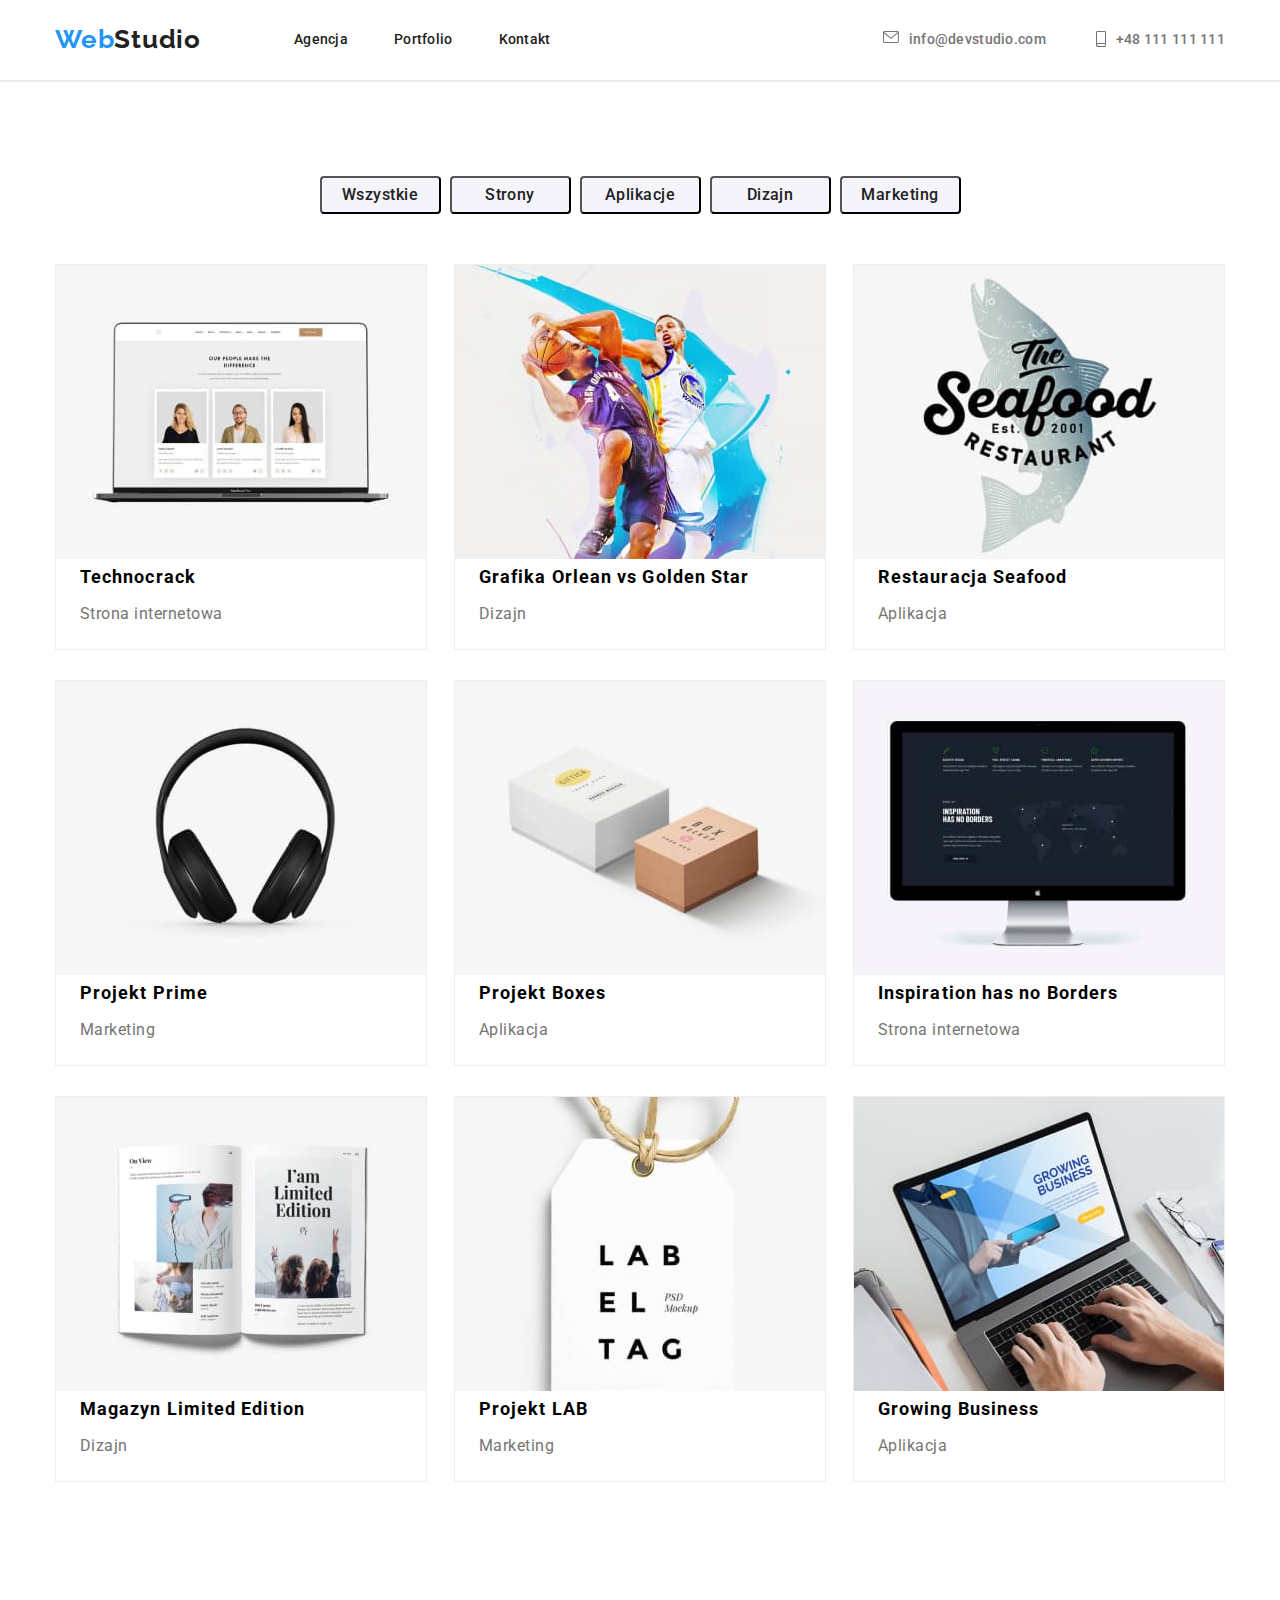
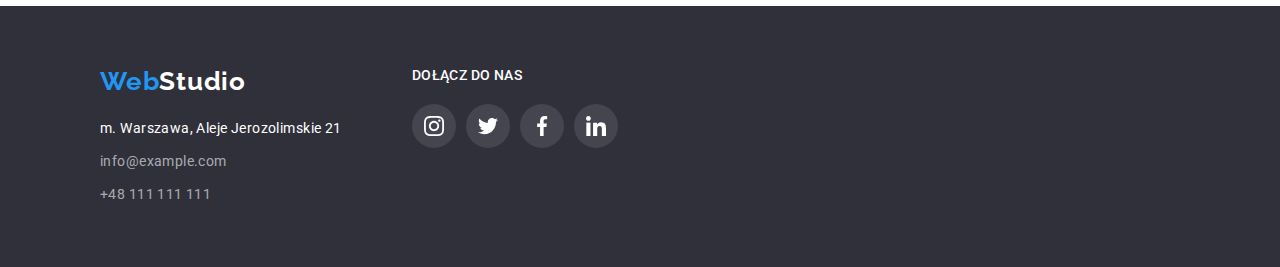
==== commit 9f09d7ff: "przejścia na hoverach" ====
--- a/portfolio.html
+++ b/portfolio.html
@@ -15,7 +15,6 @@
       <!-- HEADER -->
       <header class="header">
          <section class= "header">
-            <h2>hidden</h2>
             <div class ="container">
                <p class="logo"><a class="navigation-logo link" href="index.html">Web<span class="logo-black-text">Studio</span></a></p>
                <nav class="navigation">
--- a/css/styles.css
+++ b/css/styles.css
@@ -1,647 +1,652 @@
-:root {
-	--main-font: 'Roboto', sans-serif;
-	--secondary-font: 'Raleway', sans-serif;
-	--main-color: #2196F3
-}
-
-body {
-	font-family: var(--main-font)
-}
-
-h1,
-h2,
-h3,
-h4,
-h5,
-h6 {
-	margin: 0;
-	padding: 0;
-}
-
-ul,
-ol {
-	margin: 0;
-	padding: 0;
-}
-
-p {
-	margin: 0;
-	padding: 0;
-}
-
-img {
-	display: block;
-}
-
-.list {
-	list-style: none;
-}
-
-.link {
-	text-decoration: none;
-}
-
-.container {
-	width: 1200px;
-	padding: 0 15px;
-	margin: 0 auto;
-}
-
-.section {
-	padding-top: 94px;
-	padding-bottom: 94px;
-}
-
-.section:nth-child(2) {
-	padding-bottom: 0;
-}
-
-
-/*==== COMPONENTS ===== */
-
-.modal-btn {
-	font-weight: 700;
-	font-size: 16px;
-	line-height: 1.875;
-	letter-spacing: 0.06em;
-	display: flex;
-	align-items: center;
-	text-align: center;
-	padding: 10px 42px;
-	background: var(--main-color);
-	box-shadow: 0px 4px 4px rgba(0, 0, 0, 0.15);
-	border-radius: 4px;
-	color: #FFFFFF;
-	cursor: pointer;
-}
-
-.modal-btn-portfolio {
-	width: 121px;
-	height: 38px;
-	font-weight: 500;
-	font-size: 16px;
-	line-height: 1.625;
-	text-align: center;
-	letter-spacing: 0.03em;
-	background: #F5F4FA;
-	border-radius: 4px;
-	cursor: pointer;
-	color: #212121;
-}
-
-.modal-btn-portfolio:hover {
-	font-weight: 500;
-	font-size: 16px;
-	line-height: 26px;
-	text-align: center;
-	letter-spacing: 0.03em;
-	background: var(--main-color);
-	border-radius: 4px;
-	color: #FFFFFF;
-}
-
-
-/*==== END COMPONENTS ===== */
-
-
-/*==== HEADER ===== */
-
-.header {
-	border-bottom: 1px solid #ECECEC;
-}
-
-.header .container {
-	display: flex;
-	padding-top: 24px;
-	padding-bottom: 25px;
-	align-items: center;
-}
-
-.navigation-list {
-	display: flex;
-}
-
-.header-list {
-	display: flex;
-	margin-left: auto;
-}
-
-.navigation-item:not(:last-child) {
-	margin-right: 46px;
-}
-
-.header-list {
-	margin-left: auto;
-}
-
-.navigation-logo {
-	font-family: var(--secondary-font);
-	font-style: normal;
-	font-weight: 700;
-	font-size: 26px;
-	line-height: 1.192;
-	letter-spacing: 0.03em;
-	margin-right: 93px;
-	color: var(--main-color);
-}
-
-.logo-black-text {
-	font-family: var(--secondary-font);
-	font-style: normal;
-	font-weight: 700;
-	font-size: 26px;
-	line-height: 1.192;
-	letter-spacing: 0.03em;
-	color: #212121;
-}
-
-.logo-black-text-footer {
-	font-family: var(--secondary-font);
-	font-style: normal;
-	font-weight: 700;
-	font-size: 26px;
-	line-height: 1.192;
-	letter-spacing: 0.03em;
-	color: #FFFFFF;
-}
-
-.navigation-link {
-	font-style: normal;
-	font-weight: 500;
-	font-size: 14px;
-	line-height: 1.143;
-	letter-spacing: 0.02em;
-	color: #212121;
-}
-
-.navigation-link:hover,
-.navigation-link:focus,
-.header-mail:hover,
-.header-mail:focus,
-.header-phone-number:hover,
-.header-phone-number:focus {
-	color: var(--main-color);
-}
-
-.mail-icon {
-	width: 16px;
-	height: 12px;
-	margin-right: 10px;
-}
-
-.smartphone-icon {
-	width: 10px;
-	height: 16px;
-	margin-right: 10px;
-}
-
-.contact-link {
-	display: flex;
-	font-style: normal;
-	font-weight: 500;
-	font-size: 14px;
-	line-height: 1.143;
-	letter-spacing: 0.02em;
-	color: #757575;
-	fill: #757575;
-}
-
-.contact-link:hover,
-.contact-link:focus {
-	color: var(--main-color);
-	fill: var(--main-color);
-}
-
-.header .smartphone-icon {
-	margin-left: 50px;
-}
-
-
-/*==== END HEADER ===== */
-
-
-/*==== HERO ===== */
-
-.hero .container {
-	display: flex;
-	flex-direction: column;
-	align-items: center;
-}
-
-.hero {
-	background-image: linear-gradient(rgba(47, 48, 58, 0.4), rgba(47, 48, 58, 0.4)), url('../images/background.jpg');
-	background-repeat: no-repeat;
-	background-size: cover;
-	background-color: #2F303A;
-}
-
-.main-header {
-	font-style: normal;
-	font-weight: 900;
-	font-size: 44px;
-	line-height: 1.364;
-	letter-spacing: 0.06em;
-	text-transform: uppercase;
-	margin-bottom: 30px;
-	color: #FFFFFF;
-	text-align: center;
-	width: 655px;
-}
-
-.modal-btn:focus,
-.modal-btn:hover {
-	background: #757575
-}
-
-
-/*==== END HERO ===== */
-
-
-/*==== TEXT ===== */
-
-.text .container {
-	display: flex;
-}
-
-.text-list {
-	display: flex;
-}
-
-.icon-content-container {
-	display: flex;
-	justify-content: center;
-	align-items: center;
-	width: 270px;
-	height: 120px;
-	border-radius: 4px;
-	background-color: #F5F4FA;
-	margin-bottom: 30px;
-}
-
-.icon-antena {
-	width: 70px;
-	height: 70px;
-}
-
-.icon-clock {
-	width: 70px;
-	height: 70px;
-}
-
-.icon-diagram {
-	width: 70px;
-	height: 70px;
-}
-
-.icon-astronaut {
-	width: 70px;
-	height: 70px;
-}
-
-.text-title {
-	font-style: normal;
-	font-weight: 700;
-	font-size: 14px;
-	line-height: 1.143;
-	letter-spacing: 0.03em;
-	text-transform: uppercase;
-	margin-bottom: 10px;
-}
-
-.text-description {
-	font-style: normal;
-	font-weight: 400;
-	font-size: 14px;
-	line-height: 1.714;
-	letter-spacing: 0.03em;
-	color: #757575;
-}
-
-
-/*==== END TEXT ===== */
-
-
-/*==== ABOUT US ===== */
-
-.about-us .container {
-	display: flex;
-	flex-direction: column;
-	align-items: center;
-}
-
-.secondary-header {
-	font-style: normal;
-	font-weight: 700;
-	font-size: 36px;
-	line-height: 1.167;
-	letter-spacing: 0.03em;
-	margin-bottom: 50px;
-}
-
-.about-us-item:not(:last-child) {
-	margin-right: 30px;
-	width: 370px;
-	height: 294px;
-}
-
-.about-us-list {
-	display: flex;
-}
-
-
-/*==== END ABOUT US ===== */
-
-
-/*==== OUR TEAM ===== */
-
-.our-team .container {
-	display: flex;
-	flex-direction: column;
-	align-items: center;
-}
-
-.our-team {
-	background: #F5F4FA;
-}
-
-.our-team-list {
-	display: flex;
-}
-
-.our-team-photo {
-	margin-bottom: 30px;
-	width: 270px;
-	height: 260px;
-}
-
-.our-team-item:not(:last-child) {
-	margin-right: 30px;
-}
-
-.our-team-item {
-	background: #FFFFFF;
-	box-shadow: 0px 1px 3px rgba(0, 0, 0, 0.12), 0px 1px 1px rgba(0, 0, 0, 0.14), 0px 2px 1px rgba(0, 0, 0, 0.2);
-	border-radius: 0px 0px 4px 4px;
-}
-
-.team-member-name {
-	font-style: normal;
-	font-weight: 500;
-	font-size: 16px;
-	line-height: 1.188;
-	letter-spacing: 0.03em;
-	margin-bottom: 10px;
-	text-align: center;
-}
-
-.team-member-role {
-	font-style: normal;
-	font-weight: 400;
-	font-size: 16px;
-	line-height: 1.188;
-	letter-spacing: 0.03em;
-	text-align: center;
-	padding-bottom: 30px;
-	color: #757575;
-}
-
-.social-list {
-	display: flex;
-	align-items: center;
-	justify-content: center;
-	margin-bottom: 30px;
-}
-
-.social-list-item:not(:last-child) {
-	margin-right: 10px;
-}
-
-.social-icon {
-	width: 20px;
-	height: 20px;
-}
-
-.social-list-link {
-	display: flex;
-	align-items: center;
-	justify-content: center;
-	width: 44px;
-	height: 44px;
-	border-radius: 50%;
-	fill: #AFB1B8;
-}
-
-.social-list-link:hover,
-.social-list-link:focus {
-	fill: #FFFFFF;
-	background-color: var(--main-color);
-}
-
-
-/*==== END OUR TEAM ===== */
-
-
-/*=== OUR CLIENTS ===*/
-
-.our-clients .container {
-	display: flex;
-	flex-direction: column;
-	align-items: center;
-}
-
-.company-list {
-	display: flex;
-	align-items: center;
-	flex-direction: row;
-	justify-content: center;
-	list-style: none;
-}
-
-.company-list:not(:last-child) {
-	margin-top: 50px;
-}
-
-.company-list-link {
-	display: flex;
-	align-items: center;
-	justify-content: center;
-	width: 170px;
-	height: 92px;
-	fill: #AFB1B8;
-	border: 1px solid #AFB1B8;
-	border-radius: 4px;
-	margin-right: 30px;
-}
-
-.company-list-link:hover {
-	fill: var(--main-color);
-	border-color: var(--main-color);
-}
-
-.company-icon {
-	width: 106px;
-	height: 60px;
-}
-
-
-/*=== END OUR CLIENTS ===*/
-
-
-/*==== FOOTER ===== */
-
-.footer .container {
-	display: flex;
-	flex-direction: row;
-	padding: 60px;
-}
-
-.footer-left-side {
-	margin-right: 70px;
-}
-
-.footer {
-	background: #2F303A;
-}
-
-.footer .logo {
-	margin-bottom: 20px;
-}
-
-.address-item:not(:last-child) {
-	margin-bottom: 9px;
-}
-
-.address-link-address {
-	font-style: normal;
-	font-weight: 400;
-	font-size: 14px;
-	line-height: 1.714;
-	letter-spacing: 0.03em;
-	color: #FFFFFF;
-}
-
-.address-link {
-	font-style: normal;
-	font-weight: 400;
-	font-size: 14px;
-	line-height: 1.714;
-	letter-spacing: 0.03em;
-	color: rgba(255, 255, 255, 0.6);
-}
-
-.address-link-address:hover,
-.address-link:hover {
-	color: var(--main-color);
-}
-
-.footer-text {
-	font-weight: 500;
-	font-size: 14px;
-	line-height: 1.143;
-	;
-	letter-spacing: 0.03em;
-	text-transform: uppercase;
-	color: #fff;
-}
-
-.footer-list {
-	margin-top: 20px;
-	display: flex;
-	align-items: center;
-	justify-content: center;
-}
-
-.footer-list-item:not(:last-child) {
-	margin-right: 10px;
-}
-
-.footer-icon {
-	width: 20px;
-	height: 20px;
-}
-
-.footer-list-link {
-	display: flex;
-	align-items: center;
-	justify-content: center;
-	width: 44px;
-	height: 44px;
-	border-radius: 50%;
-	fill: #fff;
-	;
-	background-color: rgba(255, 255, 255, 0.1);
-	;
-}
-
-.footer-list-link:hover,
-.footer-list-link:focus {
-	fill: #FFFFFF;
-	background-color: var(--main-color);
-}
-
-
-/*==== END FOOTER ===== */
-
-
-/* PORTFOLIO MAIN */
-
-.main-portfolio .container {
-	display: flex;
-	flex-direction: column;
-	align-items: center;
-}
-
-.btn-list {
-	display: flex;
-	margin-bottom: 50px;
-}
-
-.btn-item:not(:last-child) {
-	margin-right: 9px;
-}
-
-
-/* END PORTFOLIO MAIN */
-
-
-/*=== PORTFOLIO FOOTER === */
-
-.portfolio-list {
-	display: flex;
-	flex-wrap: wrap;
-	justify-content: space-between;
-}
-
-.portfolio-item {
-	background: #FFFFFF;
-	border: 1px solid #EEEEEE;
-}
-
-.portfolio-item {
-	margin-bottom: 30px;
-}
-
-.image-title {
-	font-style: normal;
-	font-weight: 700;
-	font-size: 18px;
-	line-height: 2;
-	letter-spacing: 0.06em;
-	margin-bottom: 4px;
-	padding-left: 24px;
-}
-
-.image-group {
-	font-style: normal;
-	font-weight: 400;
-	font-size: 16px;
-	line-height: 1.875;
-	letter-spacing: 0.03em;
-	padding-bottom: 20px;
-	padding-left: 24px;
-	color: #757575;
-}
-
-.image-group:not(:nth-last-child(-3+n)) {
-	margin-bottom: 20px;
+:root {
+	--main-font: 'Roboto', sans-serif;
+	--secondary-font: 'Raleway', sans-serif;
+	--main-color: #2196F3
+}
+
+body {
+	font-family: var(--main-font)
+}
+
+h1,
+h2,
+h3,
+h4,
+h5,
+h6 {
+	margin: 0;
+	padding: 0;
+}
+
+ul,
+ol {
+	margin: 0;
+	padding: 0;
+}
+
+p {
+	margin: 0;
+	padding: 0;
+}
+
+img {
+	display: block;
+}
+
+.list {
+	list-style: none;
+}
+
+.link {
+	text-decoration: none;
+}
+
+.container {
+	width: 1200px;
+	padding: 0 15px;
+	margin: 0 auto;
+}
+
+.section {
+	padding-top: 94px;
+	padding-bottom: 94px;
+}
+
+.section:nth-child(2) {
+	padding-bottom: 0;
+}
+
+
+/*==== COMPONENTS ===== */
+
+.modal-btn {
+	font-weight: 700;
+	font-size: 16px;
+	line-height: 1.875;
+	letter-spacing: 0.06em;
+	display: flex;
+	align-items: center;
+	text-align: center;
+	padding: 10px 42px;
+	background: var(--main-color);
+	box-shadow: 0px 4px 4px rgba(0, 0, 0, 0.15);
+	border-radius: 4px;
+	color: #FFFFFF;
+	cursor: pointer;
+	transition: 250ms cubic-bezier(0.4, 0, 0.2, 1);
+}
+
+.modal-btn-portfolio {
+	width: 121px;
+	height: 38px;
+	font-weight: 500;
+	font-size: 16px;
+	line-height: 1.625;
+	text-align: center;
+	letter-spacing: 0.03em;
+	background: #F5F4FA;
+	border-radius: 4px;
+	cursor: pointer;
+	color: #212121;
+}
+
+.modal-btn-portfolio:hover {
+	font-weight: 500;
+	font-size: 16px;
+	line-height: 26px;
+	text-align: center;
+	letter-spacing: 0.03em;
+	background: var(--main-color);
+	border-radius: 4px;
+	color: #FFFFFF;
+}
+
+
+/*==== END COMPONENTS ===== */
+
+
+/*==== HEADER ===== */
+
+.header {
+	border-bottom: 1px solid #ECECEC;
+}
+
+.header .container {
+	display: flex;
+	padding-top: 24px;
+	padding-bottom: 25px;
+	align-items: center;
+}
+
+.navigation-list {
+	display: flex;
+}
+
+.header-list {
+	display: flex;
+	margin-left: auto;
+}
+
+.navigation-item:not(:last-child) {
+	margin-right: 46px;
+}
+
+.header-list {
+	margin-left: auto;
+}
+
+.navigation-logo {
+	font-family: var(--secondary-font);
+	font-style: normal;
+	font-weight: 700;
+	font-size: 26px;
+	line-height: 1.192;
+	letter-spacing: 0.03em;
+	margin-right: 93px;
+	color: var(--main-color);
+}
+
+.logo-black-text {
+	font-family: var(--secondary-font);
+	font-style: normal;
+	font-weight: 700;
+	font-size: 26px;
+	line-height: 1.192;
+	letter-spacing: 0.03em;
+	color: #212121;
+}
+
+.logo-black-text-footer {
+	font-family: var(--secondary-font);
+	font-style: normal;
+	font-weight: 700;
+	font-size: 26px;
+	line-height: 1.192;
+	letter-spacing: 0.03em;
+	color: #FFFFFF;
+}
+
+.navigation-link {
+	font-style: normal;
+	font-weight: 500;
+	font-size: 14px;
+	line-height: 1.143;
+	letter-spacing: 0.02em;
+	color: #212121;
+	transition: 250ms cubic-bezier(0.4, 0, 0.2, 1);
+}
+
+.navigation-link:hover,
+.navigation-link:focus,
+.header-mail:hover,
+.header-mail:focus,
+.header-phone-number:hover,
+.header-phone-number:focus {
+	color: var(--main-color);
+
+}
+
+.mail-icon {
+	width: 16px;
+	height: 12px;
+	margin-right: 10px;
+}
+
+.smartphone-icon {
+	width: 10px;
+	height: 16px;
+	margin-right: 10px;
+}
+
+.contact-link {
+	display: flex;
+	font-style: normal;
+	font-weight: 500;
+	font-size: 14px;
+	line-height: 1.143;
+	letter-spacing: 0.02em;
+	color: #757575;
+	fill: #757575;
+	transition: 250ms cubic-bezier(0.4, 0, 0.2, 1);
+}
+
+.contact-link:hover,
+.contact-link:focus {
+	color: var(--main-color);
+	fill: var(--main-color);
+}
+
+.header .smartphone-icon {
+	margin-left: 50px;
+}
+
+
+/*==== END HEADER ===== */
+
+
+/*==== HERO ===== */
+
+.hero .container {
+	display: flex;
+	flex-direction: column;
+	align-items: center;
+}
+
+.hero {
+	background-image: linear-gradient(rgba(47, 48, 58, 0.4), rgba(47, 48, 58, 0.4)), url('../images/background.jpg');
+	background-repeat: no-repeat;
+	background-size: cover;
+	background-color: #2F303A;
+}
+
+.main-header {
+	font-style: normal;
+	font-weight: 900;
+	font-size: 44px;
+	line-height: 1.364;
+	letter-spacing: 0.06em;
+	text-transform: uppercase;
+	margin-bottom: 30px;
+	color: #FFFFFF;
+	text-align: center;
+	width: 655px;
+}
+
+.modal-btn:focus,
+.modal-btn:hover {
+	background: #757575
+}
+
+
+/*==== END HERO ===== */
+
+
+/*==== TEXT ===== */
+
+.text .container {
+	display: flex;
+}
+
+.text-list {
+	display: flex;
+}
+
+.icon-content-container {
+	display: flex;
+	justify-content: center;
+	align-items: center;
+	width: 270px;
+	height: 120px;
+	border-radius: 4px;
+	background-color: #F5F4FA;
+	margin-bottom: 30px;
+}
+
+.icon-antena {
+	width: 70px;
+	height: 70px;
+}
+
+.icon-clock {
+	width: 70px;
+	height: 70px;
+}
+
+.icon-diagram {
+	width: 70px;
+	height: 70px;
+}
+
+.icon-astronaut {
+	width: 70px;
+	height: 70px;
+}
+
+.text-title {
+	font-style: normal;
+	font-weight: 700;
+	font-size: 14px;
+	line-height: 1.143;
+	letter-spacing: 0.03em;
+	text-transform: uppercase;
+	margin-bottom: 10px;
+}
+
+.text-description {
+	font-style: normal;
+	font-weight: 400;
+	font-size: 14px;
+	line-height: 1.714;
+	letter-spacing: 0.03em;
+	color: #757575;
+}
+
+
+/*==== END TEXT ===== */
+
+
+/*==== ABOUT US ===== */
+
+.about-us .container {
+	display: flex;
+	flex-direction: column;
+	align-items: center;
+}
+
+.secondary-header {
+	font-style: normal;
+	font-weight: 700;
+	font-size: 36px;
+	line-height: 1.167;
+	letter-spacing: 0.03em;
+	margin-bottom: 50px;
+}
+
+.about-us-item:not(:last-child) {
+	margin-right: 30px;
+	width: 370px;
+	height: 294px;
+}
+
+.about-us-list {
+	display: flex;
+}
+
+
+/*==== END ABOUT US ===== */
+
+
+/*==== OUR TEAM ===== */
+
+.our-team .container {
+	display: flex;
+	flex-direction: column;
+	align-items: center;
+}
+ 
+.our-team {
+	background: #F5F4FA;
+}
+
+.our-team-list {
+	display: flex;
+}
+
+.our-team-photo {
+	margin-bottom: 30px;
+	width: 270px;
+	height: 260px;
+}
+
+.our-team-item:not(:last-child) {
+	margin-right: 30px;
+}
+
+.our-team-item {
+	background: #FFFFFF;
+	box-shadow: 0px 1px 3px rgba(0, 0, 0, 0.12), 0px 1px 1px rgba(0, 0, 0, 0.14), 0px 2px 1px rgba(0, 0, 0, 0.2);
+	border-radius: 0px 0px 4px 4px;
+}
+
+.team-member-name {
+	font-style: normal;
+	font-weight: 500;
+	font-size: 16px;
+	line-height: 1.188;
+	letter-spacing: 0.03em;
+	margin-bottom: 10px;
+	text-align: center;
+}
+
+.team-member-role {
+	font-style: normal;
+	font-weight: 400;
+	font-size: 16px;
+	line-height: 1.188;
+	letter-spacing: 0.03em;
+	text-align: center;
+	padding-bottom: 30px;
+	color: #757575;
+}
+
+.social-list {
+	display: flex;
+	align-items: center;
+	justify-content: center;
+	margin-bottom: 30px;
+}
+
+.social-list-item:not(:last-child) {
+	margin-right: 10px;
+}
+
+.social-icon {
+	width: 20px;
+	height: 20px;
+	transition: 250ms cubic-bezier(0.4, 0, 0.2, 1);
+}
+
+.social-list-link {
+	display: flex;
+	align-items: center;
+	justify-content: center;
+	width: 44px;
+	height: 44px;
+	border-radius: 50%;
+	fill: #AFB1B8;
+}
+
+.social-list-link:hover,
+.social-list-link:focus {
+	fill: #FFFFFF;
+	background-color: var(--main-color);
+}
+
+
+/*==== END OUR TEAM ===== */
+
+
+/*=== OUR CLIENTS ===*/
+
+.our-clients .container {
+	display: flex;
+	flex-direction: column;
+	align-items: center;
+}
+
+.company-list {
+	display: flex;
+	align-items: center;
+	flex-direction: row;
+	justify-content: center;
+	list-style: none;
+}
+
+.company-list:not(:last-child) {
+	margin-top: 50px;
+}
+
+.company-list-link {
+	display: flex;
+	align-items: center;
+	justify-content: center;
+	width: 170px;
+	height: 92px;
+	fill: #AFB1B8;
+	border: 1px solid #AFB1B8;
+	border-radius: 4px;
+	margin-right: 30px;
+	transition: 250ms cubic-bezier(0.4, 0, 0.2, 1);
+}
+
+.company-list-link:hover {
+	fill: var(--main-color);
+	border-color: var(--main-color);
+}
+
+.company-icon {
+	width: 106px;
+	height: 60px;
+}
+
+
+/*=== END OUR CLIENTS ===*/
+
+
+/*==== FOOTER ===== */
+
+.footer .container {
+	display: flex;
+	flex-direction: row;
+	padding: 60px;
+}
+
+.footer-left-side {
+	margin-right: 70px;
+}
+
+.footer {
+	background: #2F303A;
+}
+
+.footer .logo {
+	margin-bottom: 20px;
+}
+
+.address-item:not(:last-child) {
+	margin-bottom: 9px;
+}
+
+.address-link-address {
+	font-style: normal;
+	font-weight: 400;
+	font-size: 14px;
+	line-height: 1.714;
+	letter-spacing: 0.03em;
+	color: #FFFFFF;
+}
+
+.address-link {
+	font-style: normal;
+	font-weight: 400;
+	font-size: 14px;
+	line-height: 1.714;
+	letter-spacing: 0.03em;
+	color: rgba(255, 255, 255, 0.6);
+}
+
+.address-link-address:hover,
+.address-link:hover {
+	color: var(--main-color);
+}
+
+.footer-text {
+	font-weight: 500;
+	font-size: 14px;
+	line-height: 1.143;
+	;
+	letter-spacing: 0.03em;
+	text-transform: uppercase;
+	color: #fff;
+}
+
+.footer-list {
+	margin-top: 20px;
+	display: flex;
+	align-items: center;
+	justify-content: center;
+}
+
+.footer-list-item:not(:last-child) {
+	margin-right: 10px;
+}
+
+.footer-icon {
+	width: 20px;
+	height: 20px;
+}
+
+.footer-list-link {
+	display: flex;
+	align-items: center;
+	justify-content: center;
+	width: 44px;
+	height: 44px;
+	border-radius: 50%;
+	fill: #fff;
+	background-color: rgba(255, 255, 255, 0.1);
+	transition: 250ms cubic-bezier(0.4, 0, 0.2, 1);
+}
+
+.footer-list-link:hover,
+.footer-list-link:focus {
+	fill: #FFFFFF;
+	background-color: var(--main-color);
+}
+
+
+/*==== END FOOTER ===== */
+
+
+/* PORTFOLIO MAIN */
+
+.main-portfolio .container {
+	display: flex;
+	flex-direction: column;
+	align-items: center;
+}
+
+.btn-list {
+	display: flex;
+	margin-bottom: 50px;
+}
+
+.btn-item:not(:last-child) {
+	margin-right: 9px;
+}
+
+
+/* END PORTFOLIO MAIN */
+
+
+/*=== PORTFOLIO FOOTER === */
+
+.portfolio-list {
+	display: flex;
+	flex-wrap: wrap;
+	justify-content: space-between;
+}
+
+.portfolio-item {
+	background: #FFFFFF;
+	border: 1px solid #EEEEEE;
+}
+
+.portfolio-item {
+	margin-bottom: 30px;
+}
+
+.image-title {
+	font-style: normal;
+	font-weight: 700;
+	font-size: 18px;
+	line-height: 2;
+	letter-spacing: 0.06em;
+	margin-bottom: 4px;
+	padding-left: 24px;
+}
+
+.image-group {
+	font-style: normal;
+	font-weight: 400;
+	font-size: 16px;
+	line-height: 1.875;
+	letter-spacing: 0.03em;
+	padding-bottom: 20px;
+	padding-left: 24px;
+	color: #757575;
+}
+
+.image-group:not(:nth-last-child(-3+n)) {
+	margin-bottom: 20px;
 }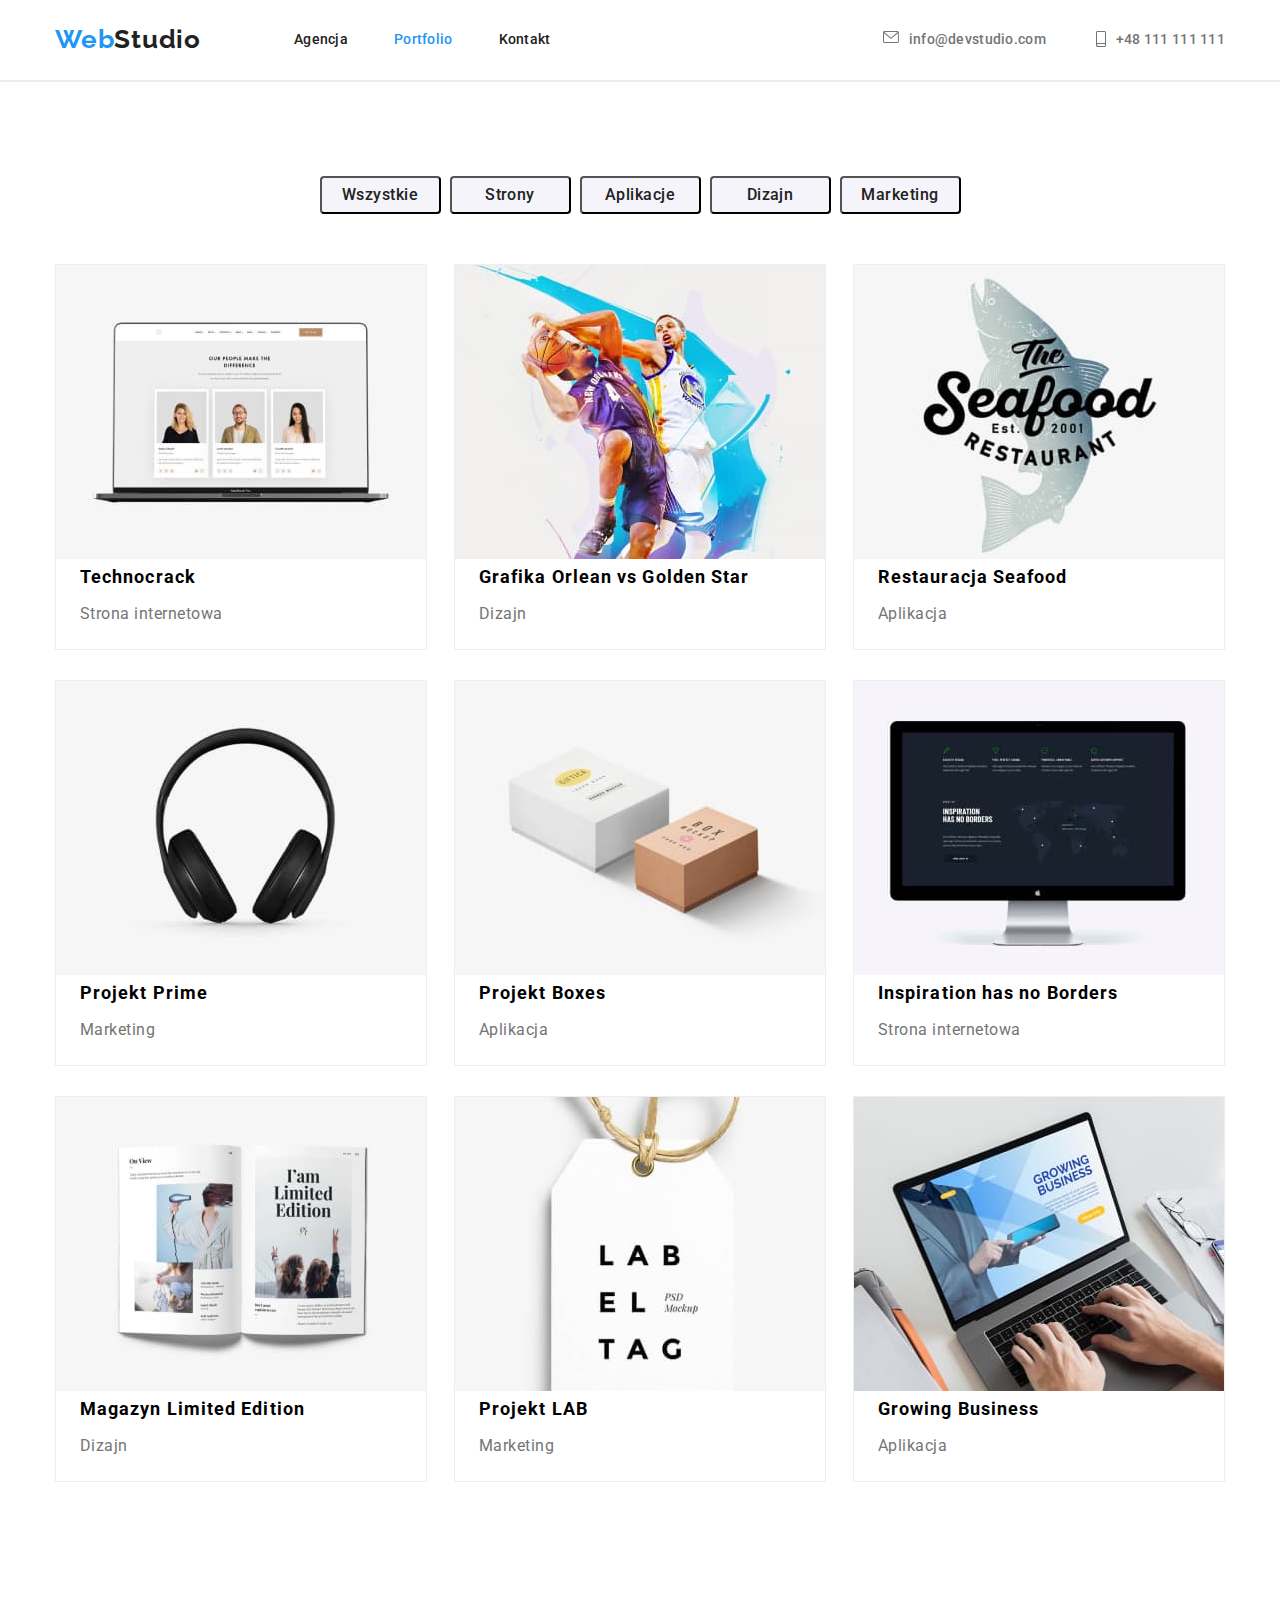
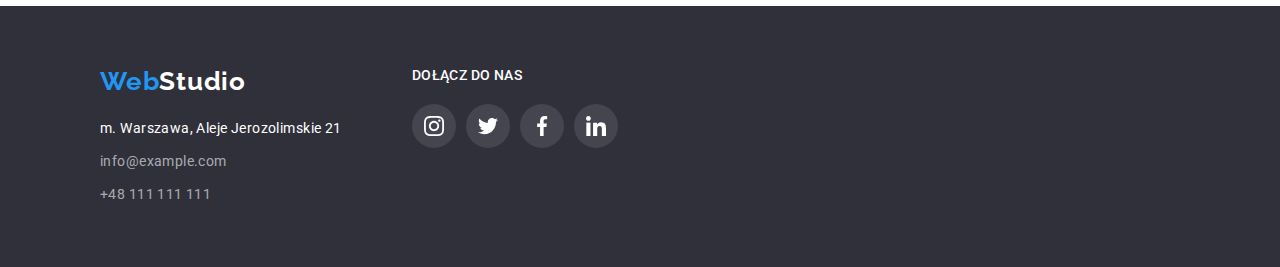
==== commit adfc2b69: "portfolio przejścia" ====
--- a/portfolio.html
+++ b/portfolio.html
@@ -20,10 +20,10 @@
                <nav class="navigation">
                   <ul class="navigation-list list">
                      <li class="navigation-item">
-                        <a class="navigation-link link" href="#">Agencja</a>
+                        <a class="navigation-link link" href="index.html">Agencja</a>
                      </li>
                      <li class="navigation-item">
-                        <a class="navigation-link link" href="portfolio.html">Portfolio</a>
+                        <a class="navigation-link current link" href="portfolio.html">Portfolio</a>
                      </li>
                      <li class="navigation-item">
                         <a class="navigation-link link" href="#">Kontakt</a>
@@ -78,47 +78,128 @@
                </ul>
                <ul class="portfolio-list list">
                   <li class="portfolio-item" >
+                     <div class="box">
                      <img class="portfolio-image" src="images/portfolio/image1.jpg" alt="Laptop z otwartą stroną internetową">
-                     <p class="image-title">Technocrack</p>
+                     <div class="portfolio-overlay">
+                        <p class="portfolio-item-text">Technocrack jest popularną platformą 
+                           wykorzystywaną do rozpowszechniania koronawirusa. 
+                           Firmy wykorzystują tę platformę do celów szpiegowskich
+                            i ataków na niezabezpieczone serwery konkurencji
+                        </p>
+                     </div>
+                  </div>
+                  <p class="image-title">Technocrack</p>
                      <p class="image-group">Strona internetowa</p>
                   </li>
                   <li class="portfolio-item" >
+                     <div class="box">
                      <img class="portfolio-image" src="images/portfolio/image2.jpg" alt="Dwóch koszykarzy">
+                     <div class="portfolio-overlay">
+                        <p class="portfolio-item-text">Technocrack jest popularną platformą 
+                           wykorzystywaną do rozpowszechniania koronawirusa. 
+                           Firmy wykorzystują tę platformę do celów szpiegowskich
+                            i ataków na niezabezpieczone serwery konkurencji
+                        </p>
+                     </div>
+                  </div>
                      <p class="image-title">Grafika Orlean vs Golden Star</p>
                      <p class="image-group">Dizajn</p>
                   </li>
                   <li class="portfolio-item" >
+                     <div class="box">
                      <img class="portfolio-image" src="images/portfolio/image3.jpg" alt="Logo restaruacji z rybą">
+                     <div class="portfolio-overlay">
+                        <p class="portfolio-item-text">Technocrack jest popularną platformą 
+                           wykorzystywaną do rozpowszechniania koronawirusa. 
+                           Firmy wykorzystują tę platformę do celów szpiegowskich
+                            i ataków na niezabezpieczone serwery konkurencji
+                        </p>
+                     </div>
+                  </div>
                      <p class="image-title">Restauracja Seafood</p>
                      <p class="image-group">Aplikacja</p>
                   </li>
                   <li class="portfolio-item" >
+                     <div class="box">
                      <img class="portfolio-image" src="images/portfolio/image4.jpg" alt="Słuchawki komputerowe">
+                     <div class="portfolio-overlay">
+                        <p class="portfolio-item-text">Technocrack jest popularną platformą 
+                           wykorzystywaną do rozpowszechniania koronawirusa. 
+                           Firmy wykorzystują tę platformę do celów szpiegowskich
+                            i ataków na niezabezpieczone serwery konkurencji
+                        </p>
+                     </div>
+                  </div>
                      <p class="image-title">Projekt Prime</p>
                      <p class="image-group">Marketing</p>
                   </li>
                   <li class="portfolio-item" >
+                     <div class="box">
                      <img class="portfolio-image" src="images/portfolio/image5.jpg" alt="Dwa pudełka, jedno biały drugie brązowe">
+                     <div class="portfolio-overlay">
+                        <p class="portfolio-item-text">Technocrack jest popularną platformą 
+                           wykorzystywaną do rozpowszechniania koronawirusa. 
+                           Firmy wykorzystują tę platformę do celów szpiegowskich
+                            i ataków na niezabezpieczone serwery konkurencji
+                        </p>
+                     </div>
+                  </div>
                      <p class="image-title">Projekt Boxes</p>
                      <p class="image-group">Aplikacja</p>
                   </li>
                   <li class="portfolio-item" >
+                     <div class="box">
                      <img class="portfolio-image" src="images/portfolio/image6.jpg" alt="Monitor apple z włączoną stroną internetową">
+                     <div class="portfolio-overlay">
+                        <p class="portfolio-item-text">Technocrack jest popularną platformą 
+                           wykorzystywaną do rozpowszechniania koronawirusa. 
+                           Firmy wykorzystują tę platformę do celów szpiegowskich
+                            i ataków na niezabezpieczone serwery konkurencji
+                        </p>
+                     </div>
+                  </div>
                      <p class="image-title">Inspiration has no Borders</p>
                      <p class="image-group">Strona internetowa</p>
                   </li>
                   <li class="portfolio-item" >
+                     <div class="box">
                      <img class="portfolio-image" src="images/portfolio/image7.jpg" alt="Otwarty magazyn z napisem limited edition">
+                     <div class="portfolio-overlay">
+                        <p class="portfolio-item-text">Technocrack jest popularną platformą 
+                           wykorzystywaną do rozpowszechniania koronawirusa. 
+                           Firmy wykorzystują tę platformę do celów szpiegowskich
+                            i ataków na niezabezpieczone serwery konkurencji
+                        </p>
+                     </div>
+                  </div>
                      <p class="image-title">Magazyn Limited Edition</p>
                      <p class="image-group">Dizajn</p>
                   </li>
                   <li class="portfolio-item" >
+                     <div class="box">
                      <img class="portfolio-image" src="images/portfolio/image8.jpg" alt="Zawieszka z napisem label tag">
+                     <div class="portfolio-overlay">
+                        <p class="portfolio-item-text">Technocrack jest popularną platformą 
+                           wykorzystywaną do rozpowszechniania koronawirusa. 
+                           Firmy wykorzystują tę platformę do celów szpiegowskich
+                            i ataków na niezabezpieczone serwery konkurencji
+                        </p>
+                     </div>
+                  </div>
                      <p class="image-title">Projekt LAB</p>
                      <p class="image-group">Marketing</p>
                   </li>
                   <li class="portfolio-item" >
+                     <div class="box">
                      <img class="portfolio-image" src="images/portfolio/image9.jpg" alt="Ręce na klawiaturze laptopa">
+                     <div class="portfolio-overlay">
+                        <p class="portfolio-item-text">Technocrack jest popularną platformą 
+                           wykorzystywaną do rozpowszechniania koronawirusa. 
+                           Firmy wykorzystują tę platformę do celów szpiegowskich
+                            i ataków na niezabezpieczone serwery konkurencji
+                        </p>
+                     </div>
+                  </div>   
                      <p class="image-title">Growing Business</p>
                      <p class="image-group">Aplikacja</p>
                   </li>
--- a/css/styles.css
+++ b/css/styles.css
@@ -88,6 +88,7 @@
 	border-radius: 4px;
 	cursor: pointer;
 	color: #212121;
+	transition: 250ms cubic-bezier(0.4, 0, 0.2, 1);
 }
 
 .modal-btn-portfolio:hover {
@@ -185,6 +186,9 @@
 	color: var(--main-color);
 
 }
+.current {
+	color: var(--main-color);
+ }
 
 .mail-icon {
 	width: 16px;
@@ -341,11 +345,29 @@
 	letter-spacing: 0.03em;
 	margin-bottom: 50px;
 }
+.about-us-content{
+	display: flex;
+	position: relative;
+}
+.about-us-text{
+	font-weight: 500;
+	font-size: 14px;
+	line-height: 1.143;
+	display: flex;
+	align-items: center;
+	justify-content: center;
+	letter-spacing: 0.03em;
+	text-transform: uppercase;
+	color:#FFFFFF;
+	position: absolute;
+	width:370px;
+	height: 70px;
+	background: rgba(47, 48, 58, 0.8);
+	bottom:0;
+}
 
 .about-us-item:not(:last-child) {
 	margin-right: 30px;
-	width: 370px;
-	height: 294px;
 }
 
 .about-us-list {
@@ -423,7 +445,6 @@
 .social-icon {
 	width: 20px;
 	height: 20px;
-	transition: 250ms cubic-bezier(0.4, 0, 0.2, 1);
 }
 
 .social-list-link {
@@ -434,12 +455,14 @@
 	height: 44px;
 	border-radius: 50%;
 	fill: #AFB1B8;
+	transition: 250ms cubic-bezier(0.4, 0, 0.2, 1);
 }
 
 .social-list-link:hover,
 .social-list-link:focus {
 	fill: #FFFFFF;
 	background-color: var(--main-color);
+	transition: 250ms cubic-bezier(0.4, 0, 0.2, 1);
 }
 
 
@@ -524,6 +547,7 @@
 	line-height: 1.714;
 	letter-spacing: 0.03em;
 	color: #FFFFFF;
+	transition: 250ms cubic-bezier(0.4, 0, 0.2, 1);
 }
 
 .address-link {
@@ -533,6 +557,7 @@
 	line-height: 1.714;
 	letter-spacing: 0.03em;
 	color: rgba(255, 255, 255, 0.6);
+	transition: 250ms cubic-bezier(0.4, 0, 0.2, 1);
 }
 
 .address-link-address:hover,
@@ -544,7 +569,6 @@
 	font-weight: 500;
 	font-size: 14px;
 	line-height: 1.143;
-	;
 	letter-spacing: 0.03em;
 	text-transform: uppercase;
 	color: #fff;
@@ -586,7 +610,44 @@
 
 
 /*==== END FOOTER ===== */
-
+.backdrop{
+	position:fixed;
+	left: 0;
+	top: 0;
+	width: 100%;
+	height: 100%;
+	box-shadow: 0px 1px 3px rgba(0, 0, 0, 0.12), 0px 1px 1px rgba(0, 0, 0, 0.14), 0px 2px 1px rgba(0, 0, 0, 0.2);
+	border-radius: 4px;
+}
+.modal{
+	position: absolute;
+	width: 528px;
+	min-height: 581px;
+	top: 50%;
+	left: 50%;
+	transform: translate(-50%,-50%);
+	background-color:#FFFFFF;
+	box-shadow: 0px 1px 3px rgba(0, 0, 0, 0.12), 0px 1px 1px rgba(0, 0, 0, 0.14), 0px 2px 1px rgba(0, 0, 0, 0.2);
+	border-radius: 4px;
+	
+}
+.close-btn{
+	position:absolute;
+	top: 8px;
+	right: 8px;
+	width: 30px;
+	height: 30px;
+	background-color:#FFFFFF;
+	border: 1px solid rgba(0, 0, 0, 0.1);
+	border-radius:50%;
+	cursor: pointer;
+}
+
+.is-hidden{
+	opacity:0;
+	visibility: hidden;
+	pointer-events: none;
+}
 
 /* PORTFOLIO MAIN */
 
@@ -625,7 +686,37 @@
 .portfolio-item {
 	margin-bottom: 30px;
 }
-
+.box{
+	position: relative;
+    width: 370px;
+    height: 294px;
+    overflow: hidden;
+    display: flex;
+}
+
+.portfolio-overlay {
+	position: absolute;
+	top: 0;
+	left: 0;
+	width: 100%;
+	height: 100%;
+	font-weight: 400;
+	font-size: 18px;
+	line-height: 1.556;
+	letter-spacing: 0.03em;
+	color: #FFFFFF;
+	background: rgba(33, 150, 243, 0.9);
+	overflow: hidden;
+	transform: translateY(100%);
+	display: flex;
+	align-items: center;
+	justify-content: center;
+	padding-left: 24px;
+  }
+  .box:hover .portfolio-overlay {
+	transform: translateY(0);
+	transition: 250ms cubic-bezier(0.4, 0, 0.2, 1);
+  }
 .image-title {
 	font-style: normal;
 	font-weight: 700;
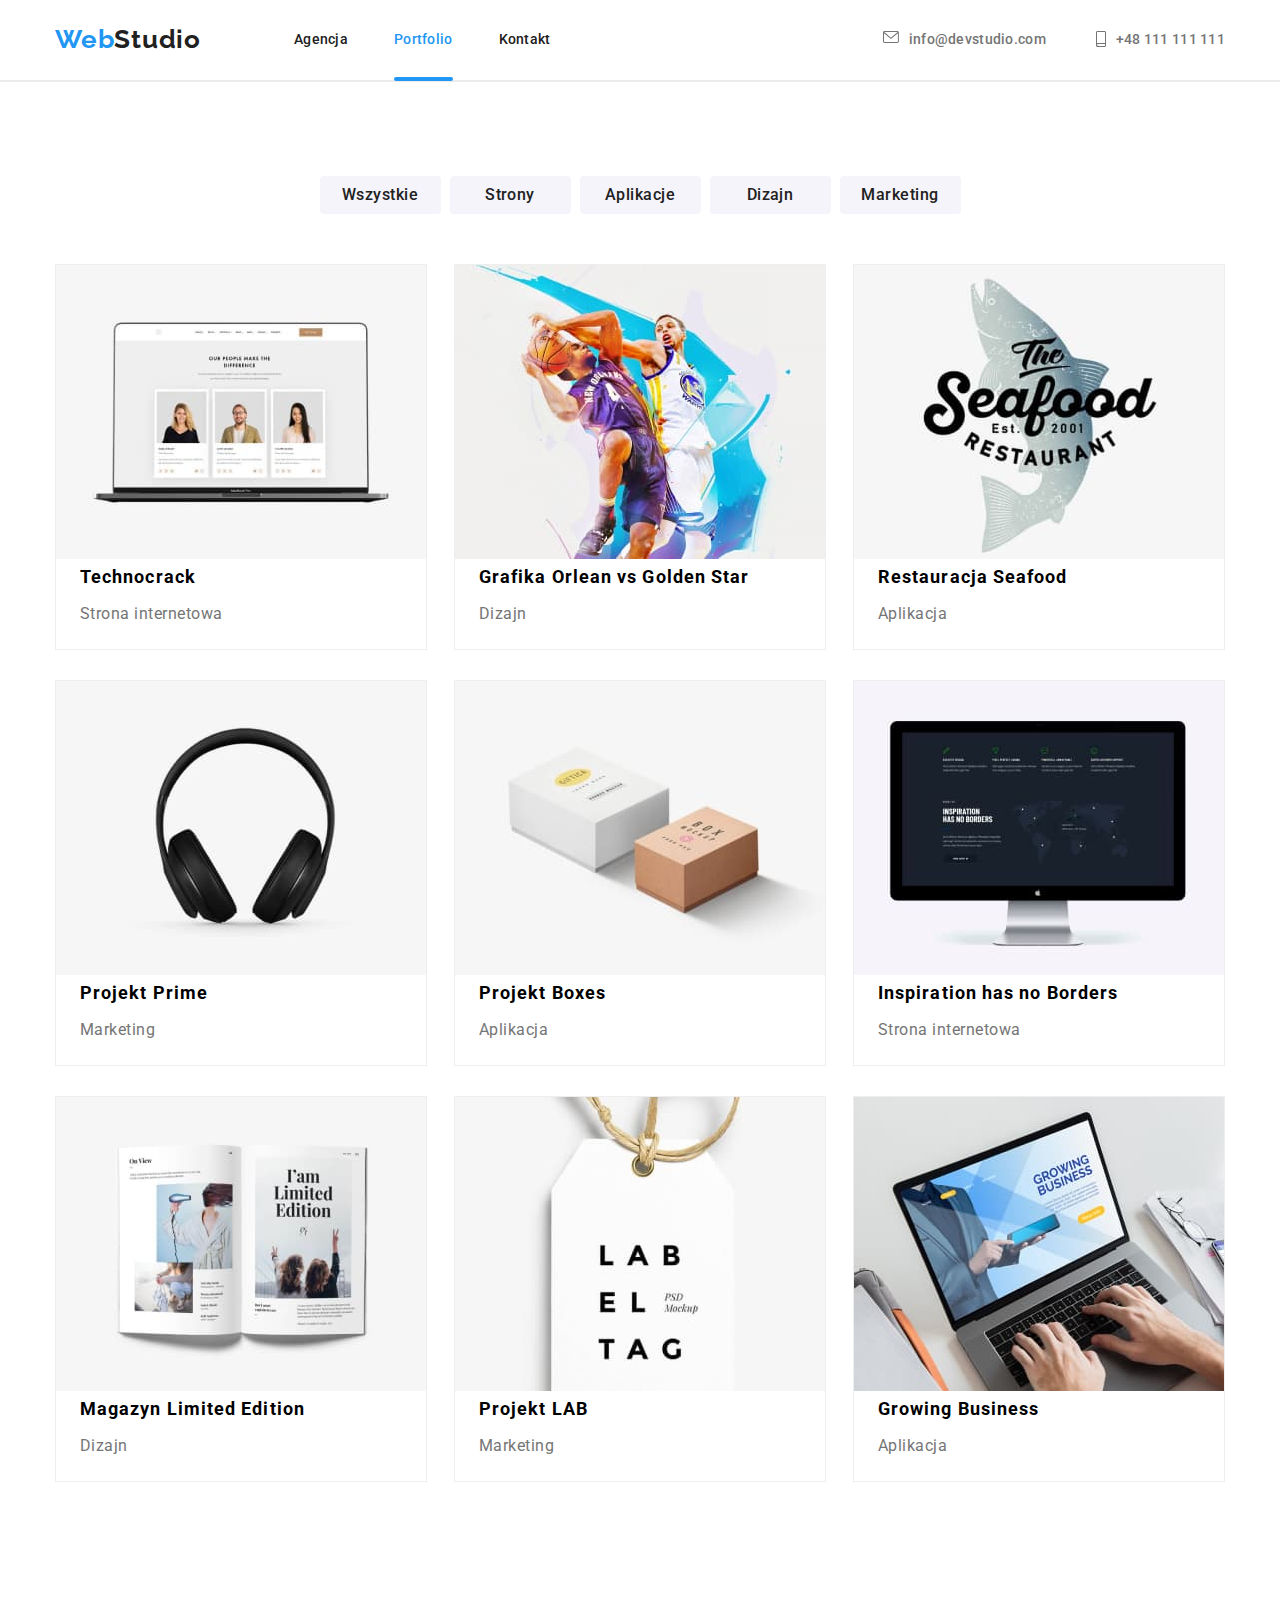
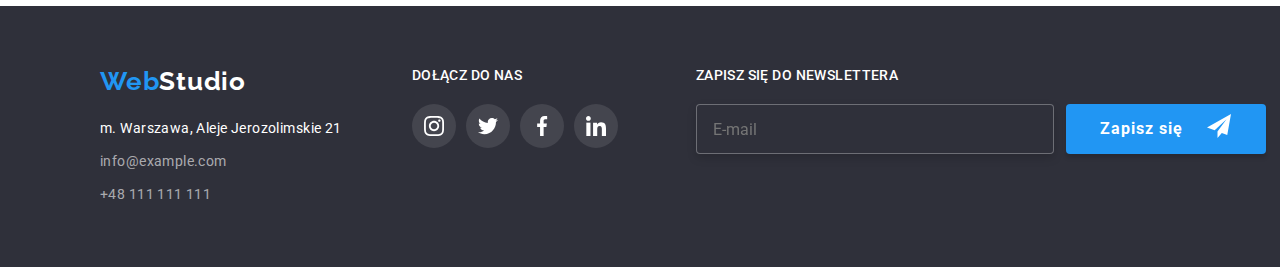
==== commit d027ed13: "form done + newsletter in footer" ====
--- a/portfolio.html
+++ b/portfolio.html
@@ -61,19 +61,19 @@
             <div class="container">
                <ul class="btn-list list">
                   <li class="btn-item">
-                     <button class="modal-btn-portfolio" type="button">Wszystkie</button>
-                  </li>
-                  <li class="btn-item">
-                     <button class="modal-btn-portfolio" type="button">Strony</button>
-                  </li>
-                  <li class="btn-item">
-                     <button class="modal-btn-portfolio" type="button">Aplikacje</button>
-                  </li>
-                  <li class="btn-item">
-                     <button class="modal-btn-portfolio" type="button">Dizajn</button>
-                  </li>
-                  <li class="btn-item">
-                     <button class="modal-btn-portfolio" type="button">Marketing</button>
+                     <button class="modal__btn-portfolio" type="button">Wszystkie</button>
+                  </li>
+                  <li class="btn-item">
+                     <button class="modal__btn-portfolio" type="button">Strony</button>
+                  </li>
+                  <li class="btn-item">
+                     <button class="modal__btn-portfolio" type="button">Aplikacje</button>
+                  </li>
+                  <li class="btn-item">
+                     <button class="modal__btn-portfolio" type="button">Dizajn</button>
+                  </li>
+                  <li class="btn-item">
+                     <button class="modal__btn-portfolio" type="button">Marketing</button>
                   </li>
                </ul>
                <ul class="portfolio-list list">
@@ -258,6 +258,18 @@
                   </li>
                </ul>
             </div>
+            <div class="newsletter-side">
+                  <span class="footer-text">Zapisz się do newslettera</span>
+                  <form action="#" class="modal__form-newsletter">
+                     <input type="email" name="user_mail" class="newsletter-form__input" placeholder="E-mail">
+                     <button type="submit" class="modal__btn-submit-newsletter">
+                        <span class="btn__text">Zapisz się</span> 
+                           <svg class="modal__form-icon-send">
+                              <use href="./images/icons.svg#icon-send"></use>
+                           </svg>
+                     </button>
+                  </form>
+            </div>
          </div>
       </footer>
       <!-- END FOOTER -->
--- a/css/styles.css
+++ b/css/styles.css
@@ -59,7 +59,7 @@
 
 /*==== COMPONENTS ===== */
 
-.modal-btn {
+.modal__btn {
 	font-weight: 700;
 	font-size: 16px;
 	line-height: 1.875;
@@ -67,6 +67,7 @@
 	display: flex;
 	align-items: center;
 	text-align: center;
+	border: 0;
 	padding: 10px 42px;
 	background: var(--main-color);
 	box-shadow: 0px 4px 4px rgba(0, 0, 0, 0.15);
@@ -76,11 +77,12 @@
 	transition: 250ms cubic-bezier(0.4, 0, 0.2, 1);
 }
 
-.modal-btn-portfolio {
+.modal__btn-portfolio {
 	width: 121px;
 	height: 38px;
 	font-weight: 500;
 	font-size: 16px;
+	border:0;
 	line-height: 1.625;
 	text-align: center;
 	letter-spacing: 0.03em;
@@ -91,7 +93,7 @@
 	transition: 250ms cubic-bezier(0.4, 0, 0.2, 1);
 }
 
-.modal-btn-portfolio:hover {
+.modal__btn-portfolio:hover {
 	font-weight: 500;
 	font-size: 16px;
 	line-height: 26px;
@@ -188,6 +190,17 @@
 }
 .current {
 	color: var(--main-color);
+	position: relative;
+ }
+ .current::after{
+	position: absolute;
+	display: flex;
+	content: '';
+	background: #2196F3;
+	width: 100%;
+	height: 4px;
+	border-radius: 2px;
+	top: 46.2px;
  }
 
 .mail-icon {
@@ -256,8 +269,8 @@
 	width: 655px;
 }
 
-.modal-btn:focus,
-.modal-btn:hover {
+.modal__btn:focus,
+.modal__btn:hover {
 	background: #757575
 }
 
@@ -543,6 +556,7 @@
 .address-link-address {
 	font-style: normal;
 	font-weight: 400;
+	white-space: nowrap;
 	font-size: 14px;
 	line-height: 1.714;
 	letter-spacing: 0.03em;
@@ -563,6 +577,9 @@
 .address-link-address:hover,
 .address-link:hover {
 	color: var(--main-color);
+}
+.footer-right-side {
+	margin-right: 78px;
 }
 
 .footer-text {
@@ -608,39 +625,211 @@
 	background-color: var(--main-color);
 }
 
-
+.modal__form-icon-send{
+	fill: #FFFFFF;
+	width: 24px;
+	height: 24px;
+}
+.modal__form-newsletter{
+	display: flex;
+	margin-top: 20px;
+}
+.newsletter-form__input{
+	width: 358px;
+	height: 50px;
+	background: #2F303A;
+	border: 1px solid rgba(255, 255, 255, 0.3);
+	filter: drop-shadow(0px 4px 4px rgba(0, 0, 0, 0.15));
+	border-radius: 4px;
+	margin-right: 12px;
+	padding-left: 16px;
+	outline: none;
+	color: rgba(255, 255, 255, 0.6);
+}
+
+.modal__btn-submit-newsletter{
+	display: flex;
+	width: 200px;
+	height: 50px;
+	border: 0;
+	background: var(--main-color);
+	box-shadow: 0px 4px 4px rgba(0, 0, 0, 0.15);
+	border-radius: 4px;
+	color: #FFFFFF;
+	cursor: pointer;
+	transition: 250ms cubic-bezier(0.4, 0, 0.2, 1);
+	font-weight: 700;
+	font-size: 16px;
+	line-height: 1.875;
+	letter-spacing: 0.06em;
+	justify-content: center;
+	padding: 10px;
+}
+.btn__text{
+	margin-right: 24px;
+}
 /*==== END FOOTER ===== */
 .backdrop{
 	position:fixed;
 	left: 0;
 	top: 0;
+	z-index: 100;
 	width: 100%;
 	height: 100%;
 	box-shadow: 0px 1px 3px rgba(0, 0, 0, 0.12), 0px 1px 1px rgba(0, 0, 0, 0.14), 0px 2px 1px rgba(0, 0, 0, 0.2);
-	border-radius: 4px;
-}
+	background: rgba(0, 0, 0, 0.2);
+	border-radius: 4px;
+	transition: all 500ms linear;
+}
+
+.backdrop.is-hidden{
+	transition: all 500ms linear;
+}
+
+.backdrop.is-hidden .modal{
+	transform: translate(-50%, -50%) scale(0);
+	transition: transform 500ms linear 0ms;
+}
+
 .modal{
 	position: absolute;
 	width: 528px;
 	min-height: 581px;
 	top: 50%;
 	left: 50%;
-	transform: translate(-50%,-50%);
+	padding: 40px;
+	transform: translate(-50%,-50%) scale(1);
 	background-color:#FFFFFF;
 	box-shadow: 0px 1px 3px rgba(0, 0, 0, 0.12), 0px 1px 1px rgba(0, 0, 0, 0.14), 0px 2px 1px rgba(0, 0, 0, 0.2);
 	border-radius: 4px;
+	transition: transform 500ms linear 500ms;
+}
+
+.modal__form{
+	display: flex;
+	flex-direction: column;
+}
+
+.modal__form-field{
+	margin-bottom: 10px;
+}
+
+.modal_form-input-wrapper{
+	position: relative;
+	display: block;
+	margin-top: 4px;
+}
+
+.modal__form-input{
+	width: 100%;
+	height: 40px;
+	border: 1px solid rgba(33, 33, 33, 0.2);
+	box-sizing: border-box;
+	border-radius: 4px;
+	padding-left: 42px;
+	transition: border-color 250ms linear;
+}
+
+.modal__form-input:focus{
+	outline: none;
+	border-color: var(--main-color);
+}
+
+.modal__form-input:focus + .modal__form-icon-image{
+	color:var(--main-color);
+}
+
+.modal__form-icon-image{
+	position:absolute;
+	top: 50%;
+	left: 13px;	
+	width: 13px;
+	height: 13px;
+	display: block;
+	transform:translateY(-50%);
+	transition: fill 250ms cubic-bezier(0.4, 0, 0.2, 1);
+}
+
+.modal__form-message{
+	width: 100%;
+	height: 120px;
+	border: 1px solid rgba(33, 33, 33, 0.2);
+	border-radius: 4px;
+	resize: none;
+	transition: border-color 250ms linear;
+	padding: 12px 16px;
+	margin-top: 4px;
+}
+
+.modal__form-message:focus{
+	outline: none;
+	border-color: var(--main-color);
+}
+
+.modal__form-policy-text::before{
+	display: inline-block;
+	content: "";
+	width: 16px;
+	height: 15px;
+	border: 1px solid #000;
+	border-radius: 2px;
+	margin-right: 7px;
+	transition: background-color 250ms cubic-bezier(0.4, 0, 0.2, 1);
+}
+
+.modal__form-policy-text{
+	display: flex;
+	margin-bottom: 20px;
+	color: #757575;
+	font-size: 14px;
+	line-height: 1.714;
+	letter-spacing: 0.03em;
+	margin-bottom: 30px;
+	align-items: center;
+}
+
+.modal__form-policy:checked + .modal__form-policy-text::before{
+	background-color:var(--main-color);
+	border: none;
+	background-image: url(../images/Vector.svg);
+	background-repeat: no-repeat;
+	background-position:center;
 	
 }
+.visually-hidden{
+	position: absolute !important;
+	clip: rect(1px, 1px, 1px, 1px);
+	clip: rect(1px, 1px, 1px, 1px);
+	padding: 0 !important;
+	border: 0 !important;
+	height: 1px !important;
+	width: 1px !important;
+	overflow: hidden;
+}
+
 .close-btn{
-	position:absolute;
-	top: 8px;
-	right: 8px;
-	width: 30px;
-	height: 30px;
-	background-color:#FFFFFF;
-	border: 1px solid rgba(0, 0, 0, 0.1);
-	border-radius:50%;
-	cursor: pointer;
+	position: absolute;
+    top: 8px;
+    right: 8px;
+    width: 30px;
+    height: 30px;
+    cursor: pointer;
+    background-color: transparent;
+    border: 1px solid rgba(0, 0, 0, 0.1);
+	border-radius: 50%;
+    transition: fill 250ms cubic-bezier(0.4, 0, 0.2, 1);
+}
+
+.close-btn-icon{
+	position: relative;
+	top: 50%;
+	left: 50%;
+	transform: translate(-50%,-50%) scale(1);
+    width: 30px;
+    height: 30px;
+    cursor: pointer;
+    background-color: transparent;
+    transition: fill 250ms cubic-bezier(0.4, 0, 0.2, 1);
 }
 
 .is-hidden{
@@ -649,6 +838,39 @@
 	pointer-events: none;
 }
 
+.modal__form-header{
+font-weight: 700;
+font-size: 20px;
+line-height: 1.15;
+text-align: center;
+letter-spacing: 0.03em;
+margin-bottom: 12px;
+}
+
+.modal__btn-submit{
+	display: block;
+	width: 200px;
+	height: 50px;
+	border: 0;
+	background: var(--main-color);
+	box-shadow: 0px 4px 4px rgba(0, 0, 0, 0.15);
+	border-radius: 4px;
+	color: #FFFFFF;
+	cursor: pointer;
+	transition: 250ms cubic-bezier(0.4, 0, 0.2, 1);
+	font-weight: 700;
+	font-size: 16px;
+	line-height: 1.875;
+	align-items: center;
+	text-align: center;
+	letter-spacing: 0.06em;
+	margin: 0 auto;
+}
+
+.modal__btn-submit:hover,
+.modal__btn-submit:focus{
+background: #757575;
+}
 /* PORTFOLIO MAIN */
 
 .main-portfolio .container {
@@ -710,7 +932,6 @@
 	transform: translateY(100%);
 	display: flex;
 	align-items: center;
-	justify-content: center;
 	padding-left: 24px;
   }
   .box:hover .portfolio-overlay {
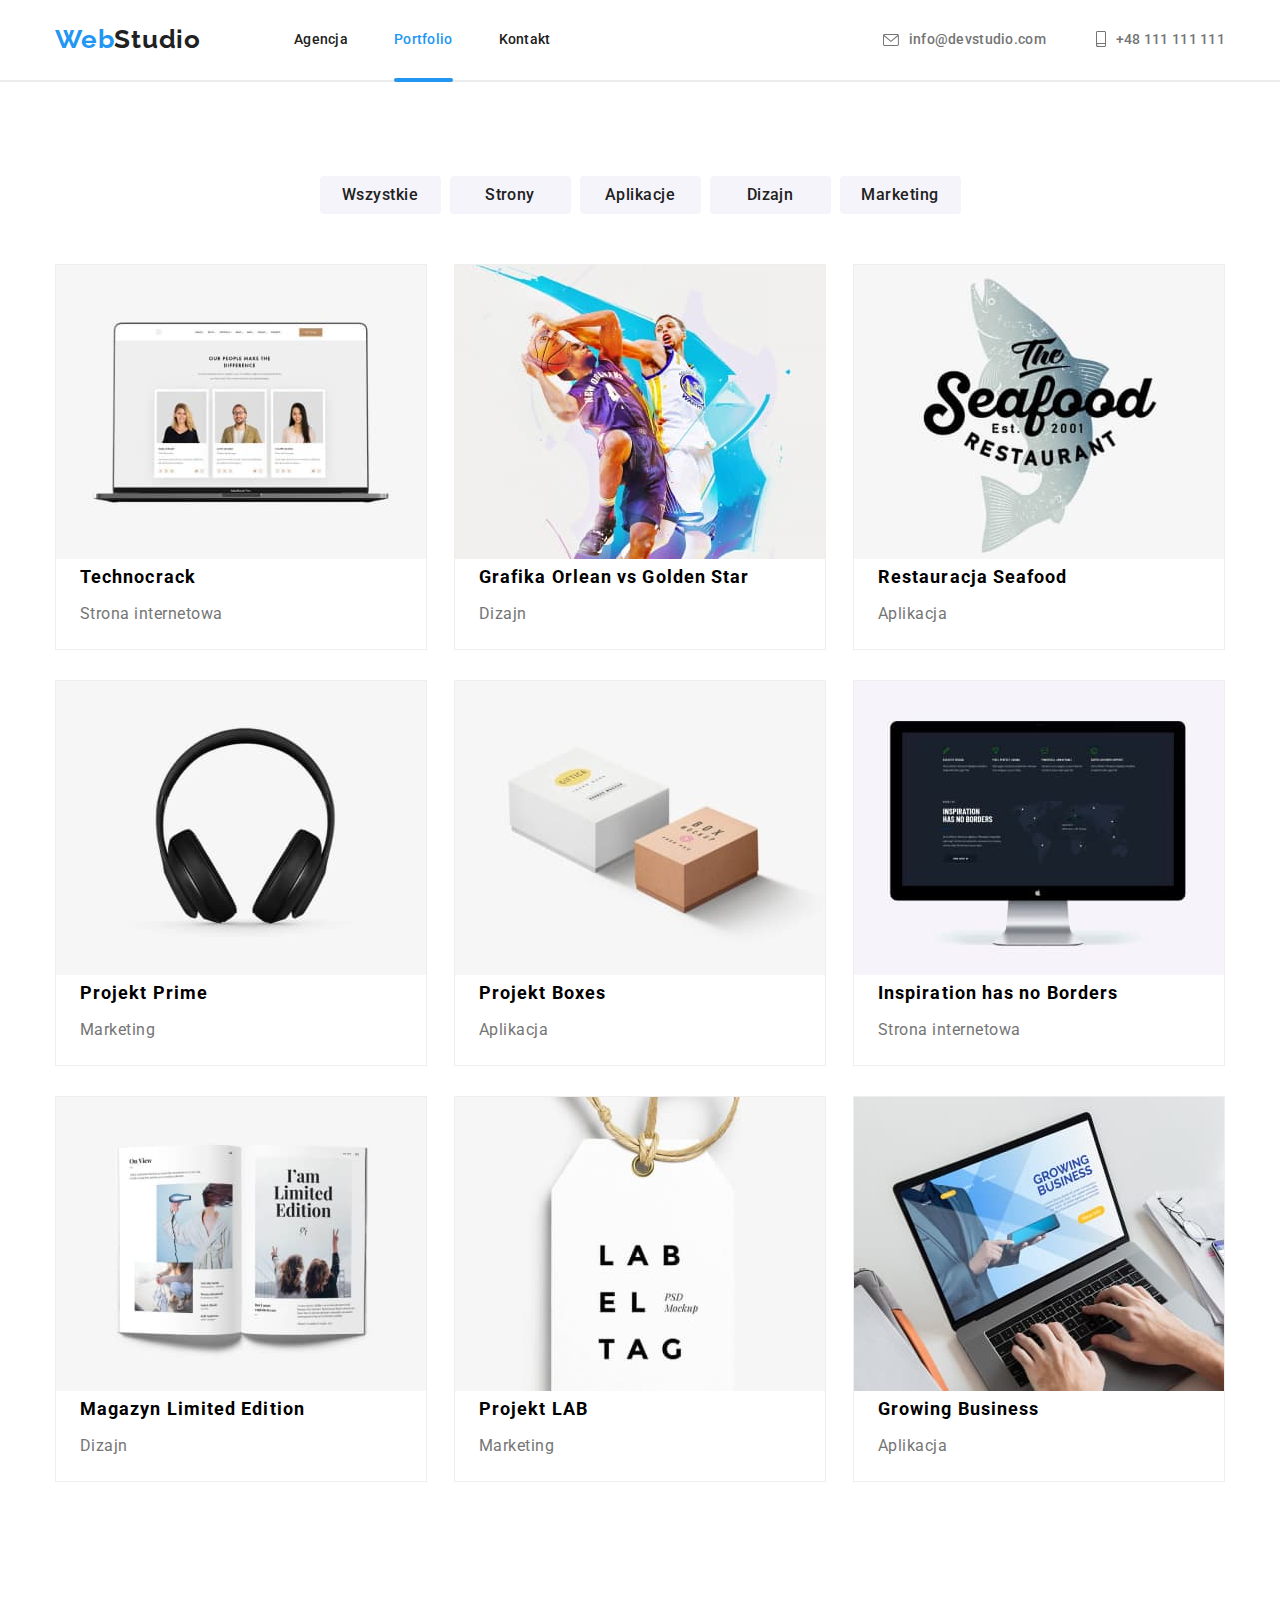
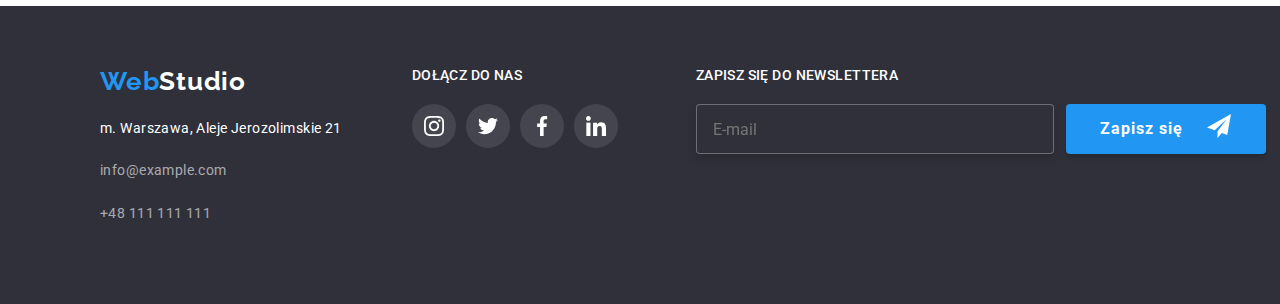
==== commit a2124e5e: "BEM + sass" ====
--- a/portfolio.html
+++ b/portfolio.html
@@ -6,7 +6,7 @@
       <meta name="viewport" content="width=device-width, initial-scale=1.0" />
       <title>WebStudio</title>
       <link rel="stylesheet" href=https://cdnjs.cloudflare.com/ajax/libs/modern-normalize/1.1.0/modern-normalize.min.css>
-      <link rel="stylesheet" href="css/styles.css">
+      <link rel="stylesheet" href="css/main.min.css">
       <link rel="preconnect" href="https://fonts.googleapis.com">
       <link rel="preconnect" href="https://fonts.gstatic.com" crossorigin>
       <link href="https://fonts.googleapis.com/css2?family=Raleway:wght@700&family=Roboto:wght@400;500;700;900&display=swap" rel="stylesheet">
@@ -16,33 +16,33 @@
       <header class="header">
          <section class= "header">
             <div class ="container">
-               <p class="logo"><a class="navigation-logo link" href="index.html">Web<span class="logo-black-text">Studio</span></a></p>
+               <a class="logo logo__light-theme" href="index.html"><span class="logo__accent-text">Web</span>Studio</a>
                <nav class="navigation">
-                  <ul class="navigation-list list">
-                     <li class="navigation-item">
-                        <a class="navigation-link link" href="index.html">Agencja</a>
-                     </li>
-                     <li class="navigation-item">
-                        <a class="navigation-link current link" href="portfolio.html">Portfolio</a>
-                     </li>
-                     <li class="navigation-item">
-                        <a class="navigation-link link" href="#">Kontakt</a>
+                  <ul class="menu list">
+                     <li class="menu__item">
+                        <a class="menu__link link " href="index.html">Agencja</a>
+                     </li>
+                     <li class="menu__item">
+                        <a class="menu__link current link" href="portfolio.html">Portfolio</a>
+                     </li>
+                     <li class="menu__item">
+                        <a class="menu__link link" href="#">Kontakt</a>
                      </li>
                   </ul>
                </nav>
-               <div class="header-list">
-                  <ul class="header-list list">
+               <div class="header__list">
+                  <ul class="header__list list">
                      <li>
-                        <a class="contact-link link" href="mailto:info@devstudio.com">
-                           <svg class="mail-icon">
+                        <a class="contact__link link" href="mailto:info@devstudio.com">
+                           <svg class="mail__icon">
                               <use href="./images/icons.svg#icon-mail"></use>
                            </svg>
                            <span>info@devstudio.com</span>
                         </a>
                      </li>
                      <li>
-                        <a class="contact-link link" href="tel:+48111111111">
-                           <svg class="smartphone-icon">
+                        <a class="contact__link link" href="tel:+48111111111">
+                           <svg class="smartphone__icon">
                               <use href="./images/icons.svg#icon-smartphone"></use>
                            </svg>
                            <span>+48 111 111 111</span>
@@ -55,153 +55,153 @@
       </header>
       <!-- END HEADER --> 
       <!-- MAIN -->
-      <main class="main-portfolio">
+      <main class="main__portfolio">
          <section class="section">
             <h2 hidden>main</h2>
             <div class="container">
-               <ul class="btn-list list">
-                  <li class="btn-item">
-                     <button class="modal__btn-portfolio" type="button">Wszystkie</button>
-                  </li>
-                  <li class="btn-item">
-                     <button class="modal__btn-portfolio" type="button">Strony</button>
-                  </li>
-                  <li class="btn-item">
-                     <button class="modal__btn-portfolio" type="button">Aplikacje</button>
-                  </li>
-                  <li class="btn-item">
-                     <button class="modal__btn-portfolio" type="button">Dizajn</button>
-                  </li>
-                  <li class="btn-item">
-                     <button class="modal__btn-portfolio" type="button">Marketing</button>
+               <ul class="modal-btn__portfolio-list list">
+                  <li class="modal-btn__portfolio-item">
+                     <button class="modal-btn__portfolio" type="button">Wszystkie</button>
+                  </li>
+                  <li class="modal-btn__portfolio-item">
+                     <button class="modal-btn__portfolio" type="button">Strony</button>
+                  </li>
+                  <li class="modal-btn__portfolio-item">
+                     <button class="modal-btn__portfolio" type="button">Aplikacje</button>
+                  </li>
+                  <li class="modal-btn__portfolio-item">
+                     <button class="modal-btn__portfolio" type="button">Dizajn</button>
+                  </li>
+                  <li class="modal-btn__portfolio-item">
+                     <button class="modal-btn__portfolio" type="button">Marketing</button>
                   </li>
                </ul>
-               <ul class="portfolio-list list">
-                  <li class="portfolio-item" >
-                     <div class="box">
-                     <img class="portfolio-image" src="images/portfolio/image1.jpg" alt="Laptop z otwartą stroną internetową">
-                     <div class="portfolio-overlay">
-                        <p class="portfolio-item-text">Technocrack jest popularną platformą 
-                           wykorzystywaną do rozpowszechniania koronawirusa. 
-                           Firmy wykorzystują tę platformę do celów szpiegowskich
-                            i ataków na niezabezpieczone serwery konkurencji
-                        </p>
-                     </div>
-                  </div>
-                  <p class="image-title">Technocrack</p>
-                     <p class="image-group">Strona internetowa</p>
-                  </li>
-                  <li class="portfolio-item" >
-                     <div class="box">
-                     <img class="portfolio-image" src="images/portfolio/image2.jpg" alt="Dwóch koszykarzy">
-                     <div class="portfolio-overlay">
-                        <p class="portfolio-item-text">Technocrack jest popularną platformą 
-                           wykorzystywaną do rozpowszechniania koronawirusa. 
-                           Firmy wykorzystują tę platformę do celów szpiegowskich
-                            i ataków na niezabezpieczone serwery konkurencji
-                        </p>
-                     </div>
-                  </div>
-                     <p class="image-title">Grafika Orlean vs Golden Star</p>
-                     <p class="image-group">Dizajn</p>
-                  </li>
-                  <li class="portfolio-item" >
-                     <div class="box">
-                     <img class="portfolio-image" src="images/portfolio/image3.jpg" alt="Logo restaruacji z rybą">
-                     <div class="portfolio-overlay">
-                        <p class="portfolio-item-text">Technocrack jest popularną platformą 
-                           wykorzystywaną do rozpowszechniania koronawirusa. 
-                           Firmy wykorzystują tę platformę do celów szpiegowskich
-                            i ataków na niezabezpieczone serwery konkurencji
-                        </p>
-                     </div>
-                  </div>
-                     <p class="image-title">Restauracja Seafood</p>
-                     <p class="image-group">Aplikacja</p>
-                  </li>
-                  <li class="portfolio-item" >
-                     <div class="box">
-                     <img class="portfolio-image" src="images/portfolio/image4.jpg" alt="Słuchawki komputerowe">
-                     <div class="portfolio-overlay">
-                        <p class="portfolio-item-text">Technocrack jest popularną platformą 
-                           wykorzystywaną do rozpowszechniania koronawirusa. 
-                           Firmy wykorzystują tę platformę do celów szpiegowskich
-                            i ataków na niezabezpieczone serwery konkurencji
-                        </p>
-                     </div>
-                  </div>
-                     <p class="image-title">Projekt Prime</p>
-                     <p class="image-group">Marketing</p>
-                  </li>
-                  <li class="portfolio-item" >
-                     <div class="box">
-                     <img class="portfolio-image" src="images/portfolio/image5.jpg" alt="Dwa pudełka, jedno biały drugie brązowe">
-                     <div class="portfolio-overlay">
-                        <p class="portfolio-item-text">Technocrack jest popularną platformą 
-                           wykorzystywaną do rozpowszechniania koronawirusa. 
-                           Firmy wykorzystują tę platformę do celów szpiegowskich
-                            i ataków na niezabezpieczone serwery konkurencji
-                        </p>
-                     </div>
-                  </div>
-                     <p class="image-title">Projekt Boxes</p>
-                     <p class="image-group">Aplikacja</p>
-                  </li>
-                  <li class="portfolio-item" >
-                     <div class="box">
-                     <img class="portfolio-image" src="images/portfolio/image6.jpg" alt="Monitor apple z włączoną stroną internetową">
-                     <div class="portfolio-overlay">
-                        <p class="portfolio-item-text">Technocrack jest popularną platformą 
-                           wykorzystywaną do rozpowszechniania koronawirusa. 
-                           Firmy wykorzystują tę platformę do celów szpiegowskich
-                            i ataków na niezabezpieczone serwery konkurencji
-                        </p>
-                     </div>
-                  </div>
-                     <p class="image-title">Inspiration has no Borders</p>
-                     <p class="image-group">Strona internetowa</p>
-                  </li>
-                  <li class="portfolio-item" >
-                     <div class="box">
-                     <img class="portfolio-image" src="images/portfolio/image7.jpg" alt="Otwarty magazyn z napisem limited edition">
-                     <div class="portfolio-overlay">
-                        <p class="portfolio-item-text">Technocrack jest popularną platformą 
-                           wykorzystywaną do rozpowszechniania koronawirusa. 
-                           Firmy wykorzystują tę platformę do celów szpiegowskich
-                            i ataków na niezabezpieczone serwery konkurencji
-                        </p>
-                     </div>
-                  </div>
-                     <p class="image-title">Magazyn Limited Edition</p>
-                     <p class="image-group">Dizajn</p>
-                  </li>
-                  <li class="portfolio-item" >
-                     <div class="box">
-                     <img class="portfolio-image" src="images/portfolio/image8.jpg" alt="Zawieszka z napisem label tag">
-                     <div class="portfolio-overlay">
-                        <p class="portfolio-item-text">Technocrack jest popularną platformą 
-                           wykorzystywaną do rozpowszechniania koronawirusa. 
-                           Firmy wykorzystują tę platformę do celów szpiegowskich
-                            i ataków na niezabezpieczone serwery konkurencji
-                        </p>
-                     </div>
-                  </div>
-                     <p class="image-title">Projekt LAB</p>
-                     <p class="image-group">Marketing</p>
-                  </li>
-                  <li class="portfolio-item" >
-                     <div class="box">
-                     <img class="portfolio-image" src="images/portfolio/image9.jpg" alt="Ręce na klawiaturze laptopa">
-                     <div class="portfolio-overlay">
-                        <p class="portfolio-item-text">Technocrack jest popularną platformą 
+               <ul class="portfolio__list list">
+                  <li class="portfolio__item" >
+                     <div class="box">
+                     <img class="portfolio__image" src="images/portfolio/image1.jpg" alt="Laptop z otwartą stroną internetową">
+                     <div class="portfolio__overlay">
+                        <p class="portfolio__item-text">Technocrack jest popularną platformą 
+                           wykorzystywaną do rozpowszechniania koronawirusa. 
+                           Firmy wykorzystują tę platformę do celów szpiegowskich
+                            i ataków na niezabezpieczone serwery konkurencji
+                        </p>
+                     </div>
+                  </div>
+                  <p class="image__title">Technocrack</p>
+                     <p class="image__group">Strona internetowa</p>
+                  </li>
+                  <li class="portfolio__item" >
+                     <div class="box">
+                     <img class="portfolio__image" src="images/portfolio/image2.jpg" alt="Dwóch koszykarzy">
+                     <div class="portfolio__overlay">
+                        <p class="portfolio__item-text">Technocrack jest popularną platformą 
+                           wykorzystywaną do rozpowszechniania koronawirusa. 
+                           Firmy wykorzystują tę platformę do celów szpiegowskich
+                            i ataków na niezabezpieczone serwery konkurencji
+                        </p>
+                     </div>
+                  </div>
+                     <p class="image__title">Grafika Orlean vs Golden Star</p>
+                     <p class="image__group">Dizajn</p>
+                  </li>
+                  <li class="portfolio__item">
+                     <div class="box">
+                     <img class="portfolio__image" src="images/portfolio/image3.jpg" alt="Logo restaruacji z rybą">
+                     <div class="portfolio__overlay">
+                        <p class="portfolio__item-text">Technocrack jest popularną platformą 
+                           wykorzystywaną do rozpowszechniania koronawirusa. 
+                           Firmy wykorzystują tę platformę do celów szpiegowskich
+                            i ataków na niezabezpieczone serwery konkurencji
+                        </p>
+                     </div>
+                  </div>
+                     <p class="image__title">Restauracja Seafood</p>
+                     <p class="image__group">Aplikacja</p>
+                  </li>
+                  <li class="portfolio__item" >
+                     <div class="box">
+                     <img class="portfolio__image" src="images/portfolio/image4.jpg" alt="Słuchawki komputerowe">
+                     <div class="portfolio__overlay">
+                        <p class="portfolio__item-text">Technocrack jest popularną platformą 
+                           wykorzystywaną do rozpowszechniania koronawirusa. 
+                           Firmy wykorzystują tę platformę do celów szpiegowskich
+                            i ataków na niezabezpieczone serwery konkurencji
+                        </p>
+                     </div>
+                  </div>
+                     <p class="image__title">Projekt Prime</p>
+                     <p class="image__group">Marketing</p>
+                  </li>
+                  <li class="portfolio__item" >
+                     <div class="box">
+                     <img class="portfolio__image" src="images/portfolio/image5.jpg" alt="Dwa pudełka, jedno biały drugie brązowe">
+                     <div class="portfolio__overlay">
+                        <p class="portfolio__item-text">Technocrack jest popularną platformą 
+                           wykorzystywaną do rozpowszechniania koronawirusa. 
+                           Firmy wykorzystują tę platformę do celów szpiegowskich
+                            i ataków na niezabezpieczone serwery konkurencji
+                        </p>
+                     </div>
+                  </div>
+                     <p class="image__title">Projekt Boxes</p>
+                     <p class="image__group">Aplikacja</p>
+                  </li>
+                  <li class="portfolio__item" >
+                     <div class="box">
+                     <img class="portfolio__image" src="images/portfolio/image6.jpg" alt="Monitor apple z włączoną stroną internetową">
+                     <div class="portfolio__overlay">
+                        <p class="portfolio__item-text">Technocrack jest popularną platformą 
+                           wykorzystywaną do rozpowszechniania koronawirusa. 
+                           Firmy wykorzystują tę platformę do celów szpiegowskich
+                            i ataków na niezabezpieczone serwery konkurencji
+                        </p>
+                     </div>
+                  </div>
+                     <p class="image__title">Inspiration has no Borders</p>
+                     <p class="image__group">Strona internetowa</p>
+                  </li>
+                  <li class="portfolio__item" >
+                     <div class="box">
+                     <img class="portfolio__image" src="images/portfolio/image7.jpg" alt="Otwarty magazyn z napisem limited edition">
+                     <div class="portfolio__overlay">
+                        <p class="portfolio__item-text">Technocrack jest popularną platformą 
+                           wykorzystywaną do rozpowszechniania koronawirusa. 
+                           Firmy wykorzystują tę platformę do celów szpiegowskich
+                            i ataków na niezabezpieczone serwery konkurencji
+                        </p>
+                     </div>
+                  </div>
+                     <p class="image__title">Magazyn Limited Edition</p>
+                     <p class="image__group">Dizajn</p>
+                  </li>
+                  <li class="portfolio__item" >
+                     <div class="box">
+                     <img class="portfolio__image" src="images/portfolio/image8.jpg" alt="Zawieszka z napisem label tag">
+                     <div class="portfolio__overlay">
+                        <p class="portfolio__item-text">Technocrack jest popularną platformą 
+                           wykorzystywaną do rozpowszechniania koronawirusa. 
+                           Firmy wykorzystują tę platformę do celów szpiegowskich
+                            i ataków na niezabezpieczone serwery konkurencji
+                        </p>
+                     </div>
+                  </div>
+                     <p class="image__title">Projekt LAB</p>
+                     <p class="image__group">Marketing</p>
+                  </li>
+                  <li class="portfolio__item" >
+                     <div class="box">
+                     <img class="portfolio__image" src="images/portfolio/image9.jpg" alt="Ręce na klawiaturze laptopa">
+                     <div class="portfolio__overlay">
+                        <p class="portfolio__item-text">Technocrack jest popularną platformą 
                            wykorzystywaną do rozpowszechniania koronawirusa. 
                            Firmy wykorzystują tę platformę do celów szpiegowskich
                             i ataków na niezabezpieczone serwery konkurencji
                         </p>
                      </div>
                   </div>   
-                     <p class="image-title">Growing Business</p>
-                     <p class="image-group">Aplikacja</p>
+                     <p class="image__title">Growing Business</p>
+                     <p class="image__group">Aplikacja</p>
                   </li>
                </ul>
             </div>
@@ -210,58 +210,50 @@
       <!-- END MAIN -->
       <footer class="footer">
          <div class="container">
-            <div class="footer-left-side">
-               <p class="logo"><a class="navigation-logo link" href="index.html">Web<span class="logo-black-text-footer">Studio</span></a></p>
-               <address class="address">
-                  <ul class="address-list list">
-                     <li class="address-item">
-                        <a class="address-link-address link" href="https://goo.gl/maps/jeGpzkVFQrdnBJzt6" target="_blank">m. Warszawa, Aleje Jerozolimskie 21</a>
-                     </li>
-                     <li class="address-item">
-                        <a class="address-link link" href="mailto:info@example.com">info@example.com</a>
-                     </li>
-                     <li class="address-item">
-                        <a class="address-link link" href="tel:+48111111111">+48 111 111 111</a>
-                     </li>
-                  </ul>
+            <div class="footer__left-side">
+               <a class="logo logo__dark-theme" href="index.html"><span class="logo__accent-text">Web</span>Studio</a>
+               <address class="footer__address">
+                        <a class="address__link-direction" href="https://goo.gl/maps/jeGpzkVFQrdnBJzt6" target="_blank">m. Warszawa, Aleje Jerozolimskie 21</a><br>
+                        <a class="address__link" href="mailto:info@example.com">info@example.com</a><br>
+                        <a class="address__link" href="tel:+48111111111">+48 111 111 111</a><br>
                </address>
             </div>
-            <div class="footer-right-side">
-               <span class="footer-text">DOŁĄCZ DO NAS</span>
-               <ul class="footer-list list">
-                  <li class="footer-list-item">
-                     <a class="footer-list-link" href="#">
-                        <svg class="footer-icon">
+            <div class="footer__right-side">
+               <span class="footer__text">DOŁĄCZ DO NAS</span>
+               <ul class="footer__list list">
+                  <li class="footer__list-item">
+                     <a class="footer__list-link" href="#">
+                        <svg class="footer__icon">
                            <use href="./images/icons.svg#icon-instagram"></use>
                         </svg>
                      </a>
-                  <li class="footer-list-item">
-                     <a class="footer-list-link" href="#">
-                        <svg class="footer-icon">
+                  <li class="footer__list-item">
+                     <a class="footer__list-link" href="#">
+                        <svg class="footer__icon">
                            <use href="./images/icons.svg#icon-twitter"></use>
                         </svg>
                      </a>
                   </li>
-                  <li class="footer-list-item">
-                     <a class="footer-list-link" href="#">
-                        <svg class="footer-icon">
+                  <li class="footer__list-item">
+                     <a class="footer__list-link" href="#">
+                        <svg class="footer__icon">
                            <use href="./images/icons.svg#icon-facebook"></use>
                         </svg>
                      </a>
                   </li>
-                  <li class="footer-list-item">
-                     <a class="footer-list-link" href="#">
-                        <svg class="footer-icon">
+                  <li class="footer__list-item">
+                     <a class="footer__list-link" href="#">
+                        <svg class="footer__icon">
                            <use href="./images/icons.svg#icon-linkedin"></use>
                         </svg>
                      </a>
                   </li>
                </ul>
             </div>
-            <div class="newsletter-side">
-                  <span class="footer-text">Zapisz się do newslettera</span>
+            <div class="newsletter__side">
+                  <span class="footer__text">Zapisz się do newslettera</span>
                   <form action="#" class="modal__form-newsletter">
-                     <input type="email" name="user_mail" class="newsletter-form__input" placeholder="E-mail">
+                     <input type="email" name="user_mail" class="newsletter-form__input" placeholder="E-mail" required>
                      <button type="submit" class="modal__btn-submit-newsletter">
                         <span class="btn__text">Zapisz się</span> 
                            <svg class="modal__form-icon-send">
--- a/css/main.min.css
+++ b/css/main.min.css
@@ -0,0 +1,3 @@
+.visually-hidden{position:absolute !important;clip:rect(1px, 1px, 1px, 1px);clip:rect(1px, 1px, 1px, 1px);padding:0 !important;border:0 !important;height:1px !important;width:1px !important;overflow:hidden}:root{--main-font: 'Roboto', sans-serif;--secondary-font: 'Raleway', sans-serif;--main-color: #2196F3
+}body{font-family:var(--main-font)}h1,h2,h3,h4,h5,h6{margin:0;padding:0}ul,ol{margin:0;padding:0}p{margin:0;padding:0}img{display:block}.list{list-style:none}.link{text-decoration:none}.container{width:1200px;padding:0 15px;margin:0 auto}.header .container{display:flex;padding-top:24px;padding-bottom:25px;align-items:center}.hero .container{display:flex;flex-direction:column;align-items:center;padding-bottom:200px;padding-top:200px}.about-us .container{display:flex;flex-direction:column;align-items:center}.our-clients .container{display:flex;flex-direction:column;align-items:center}.our-team .container{display:flex;flex-direction:column;align-items:center}.content .container{display:flex}.footer .container{display:flex;flex-direction:row;padding:60px}.main__portfolio .container{display:flex;flex-direction:column;align-items:center}.section{padding-top:94px;padding-bottom:94px}.section:nth-child(2){padding-bottom:0}.logo{font-family:var(--secondary-font);font-weight:700;font-size:26px;line-height:1.192;letter-spacing:0.03em;margin-right:93px;color:var(--main-color);text-decoration:none}.logo__light-theme{color:#212121}.logo__dark-theme{color:#FFF}.logo__accent-text{color:var(--main-color)}.modal-btn{font-weight:700;font-size:16px;line-height:1.875;letter-spacing:0.06em;border:0;padding:10px 42px;background:var(--main-color);box-shadow:0px 4px 4px rgba(0,0,0,0.15);border-radius:4px;color:#FFFFFF;cursor:pointer;transition:250ms cubic-bezier(0.4, 0, 0.2, 1)}.modal-btn:focus,.modal-btn:hover{background:#757575}.modal-btn__portfolio{width:121px;height:38px;font-weight:500;font-size:16px;border:0;line-height:1.625;text-align:center;letter-spacing:0.03em;background:#F5F4FA;border-radius:4px;cursor:pointer;color:#212121;transition:250ms cubic-bezier(0.4, 0, 0.2, 1)}.modal-btn__portfolio:hover{font-weight:500;font-size:16px;line-height:26px;text-align:center;letter-spacing:0.03em;background:var(--main-color);border-radius:4px;color:#FFFFFF}.modal-btn__portfolio-list{display:flex;margin-bottom:50px}.modal-btn__portfolio-item:not(:last-child){margin-right:9px}.social__list{display:flex;align-items:center;justify-content:center;margin-bottom:30px}.social__list-item:not(:last-child){margin-right:10px}.social__icon{width:20px;height:20px}.social__list-link{display:flex;align-items:center;justify-content:center;width:44px;height:44px;border-radius:50%;fill:#AFB1B8;transition:250ms cubic-bezier(0.4, 0, 0.2, 1)}.social__list-link:hover,.social__list-link:focus{fill:#FFFFFF;background-color:var(--main-color);transition:250ms cubic-bezier(0.4, 0, 0.2, 1)}.team-member__name{font-style:normal;font-weight:500;font-size:16px;line-height:1.188;letter-spacing:0.03em;margin-bottom:10px;text-align:center}.team-member__role{font-style:normal;font-weight:400;font-size:16px;line-height:1.188;letter-spacing:0.03em;text-align:center;padding-bottom:30px;color:#757575}.backdrop{position:fixed;left:0;top:0;z-index:100;width:100%;height:100%;box-shadow:0px 1px 3px rgba(0,0,0,0.12),0px 1px 1px rgba(0,0,0,0.14),0px 2px 1px rgba(0,0,0,0.2);background:rgba(0,0,0,0.2);border-radius:4px;transition:all 500ms linear}.backdrop.is-hidden{transition:all 500ms linear}.backdrop.is-hidden .modal{transform:translate(-50%, -50%) scale(0);transition:transform 500ms linear 0ms}.modal{position:absolute;width:528px;min-height:581px;top:50%;left:50%;padding:40px;transform:translate(-50%, -50%) scale(1);background-color:#FFFFFF;box-shadow:0px 1px 3px rgba(0,0,0,0.12),0px 1px 1px rgba(0,0,0,0.14),0px 2px 1px rgba(0,0,0,0.2);border-radius:4px;transition:transform 500ms linear 500ms}.modal__form{display:flex;flex-direction:column}.modal__form-field{margin-bottom:10px}.modal_form-input-wrapper{position:relative;display:block;margin-top:4px}.modal__form-input{width:100%;height:40px;border:1px solid rgba(33,33,33,0.2);box-sizing:border-box;border-radius:4px;padding-left:42px;transition:border-color 250ms linear}.modal__form-input:focus{outline:none;border-color:var(--main-color)}.modal__form-input:focus+.modal__form-icon-image{color:var(--main-color)}.modal__form-icon-image{position:absolute;top:50%;left:13px;width:13px;height:13px;display:block;transform:translateY(-50%);transition:fill 250ms cubic-bezier(0.4, 0, 0.2, 1)}.modal__form-message{width:100%;height:120px;border:1px solid rgba(33,33,33,0.2);border-radius:4px;resize:none;transition:border-color 250ms linear;padding:12px 16px;margin-top:4px}.modal__form-message:focus{outline:none;border-color:var(--main-color)}.modal__form-policy-text{display:flex;margin-bottom:20px;color:#757575;font-size:14px;line-height:1.714;letter-spacing:0.03em;margin-bottom:30px;align-items:center}.modal__form-policy-text::before{display:inline-block;content:"";width:16px;height:15px;border:1px solid #000;border-radius:2px;margin-right:7px;transition:background-color 250ms cubic-bezier(0.4, 0, 0.2, 1)}.modal__form-policy:checked+.modal__form-policy-text::before{background-color:var(--main-color);border:none;background-image:url(../images/Vector.svg);background-repeat:no-repeat;background-position:center}.close-btn{position:absolute;top:8px;right:8px;width:30px;height:30px;cursor:pointer;background-color:transparent;border:1px solid rgba(0,0,0,0.1);border-radius:50%;transition:fill 250ms cubic-bezier(0.4, 0, 0.2, 1)}.close-btn-icon{position:relative;top:50%;left:50%;transform:translate(-50%, -50%) scale(1);width:30px;height:30px;cursor:pointer;background-color:transparent;transition:fill 250ms cubic-bezier(0.4, 0, 0.2, 1)}.is-hidden{opacity:0;visibility:hidden;pointer-events:none}.modal__form-header{font-weight:700;font-size:20px;line-height:1.15;text-align:center;letter-spacing:0.03em;margin-bottom:12px}.modal__btn-submit{display:block;width:200px;height:50px;border:0;background:var(--main-color);box-shadow:0px 4px 4px rgba(0,0,0,0.15);border-radius:4px;color:#FFFFFF;cursor:pointer;transition:250ms cubic-bezier(0.4, 0, 0.2, 1);font-weight:700;font-size:16px;line-height:1.875;align-items:center;text-align:center;letter-spacing:0.06em;margin:0 auto}.modal__btn-submit:hover,.modal__btn-submit:focus{background:#757575}.image__title{font-style:normal;font-weight:700;font-size:18px;line-height:2;letter-spacing:0.06em;margin-bottom:4px;padding-left:24px}.image__group{font-style:normal;font-weight:400;font-size:16px;line-height:1.875;letter-spacing:0.03em;padding-bottom:20px;padding-left:24px;color:#757575}.image__group:not(:nth-last-child(-3+n)){margin-bottom:20px}.box{position:relative;width:370px;height:294px;overflow:hidden;display:flex}.box:hover .portfolio__overlay{transform:translateY(0);transition:250ms cubic-bezier(0.4, 0, 0.2, 1)}.modal__form-newsletter{display:flex;margin-top:20px}.modal__form-icon-send{fill:#FFFFFF;width:24px;height:24px}.newsletter-form__input{width:358px;height:50px;background:#2F303A;border:1px solid rgba(255,255,255,0.3);filter:drop-shadow(0px 4px 4px rgba(0,0,0,0.15));border-radius:4px;margin-right:12px;padding-left:16px;outline:none;color:rgba(255,255,255,0.6)}.modal__btn-submit-newsletter{display:flex;width:200px;height:50px;border:0;background:var(--main-color);box-shadow:0px 4px 4px rgba(0,0,0,0.15);border-radius:4px;color:#FFFFFF;cursor:pointer;transition:250ms cubic-bezier(0.4, 0, 0.2, 1);font-weight:700;font-size:16px;line-height:1.875;letter-spacing:0.06em;justify-content:center;padding:10px}.btn__text{margin-right:24px}.address__link-direction{font-style:normal;font-weight:400;white-space:nowrap;font-size:14px;line-height:1.714;letter-spacing:0.03em;color:#FFFFFF;transition:250ms cubic-bezier(0.4, 0, 0.2, 1);text-decoration:none;margin-top:20px}.address__link-direction:hover{color:var(--main-color)}.address__link{font-style:normal;font-weight:400;font-size:14px;line-height:1.714;letter-spacing:0.03em;color:rgba(255,255,255,0.6);transition:250ms cubic-bezier(0.4, 0, 0.2, 1);text-decoration:none}.address__link:hover,.address__link:focus{color:var(--main-color)}.menu{display:flex}.menu__item:not(:last-child){margin-right:46px}.menu__link{font-style:normal;font-weight:500;font-size:14px;line-height:1.143;letter-spacing:0.02em;color:#212121;transition:250ms cubic-bezier(0.4, 0, 0.2, 1)}.menu__link:hover,.menu__link:focus{color:var(--main-color)}.secondary__header{font-style:normal;font-weight:700;font-size:36px;line-height:1.167;letter-spacing:0.03em;margin-bottom:50px}.header{border-bottom:1px solid #ECECEC}.header__list{display:flex;margin-left:auto}.header__mail:hover,.header__mail:focus{color:var(--main-color)}.header__phone-number:hover,.header__phone-number:focus{color:var(--main-color)}.current{color:var(--main-color);position:relative}.current::after{position:absolute;display:flex;content:'';background:#2196F3;width:100%;height:4px;border-radius:2px;top:46.3px}.mail__icon{width:16px;height:12px;margin-right:10px;margin-top:3px}.smartphone__icon{width:10px;height:16px;margin-right:10px;margin-left:50px}.contact__link{display:flex;font-style:normal;font-weight:500;font-size:14px;line-height:1.143;letter-spacing:0.02em;color:#757575;fill:#757575;transition:250ms cubic-bezier(0.4, 0, 0.2, 1)}.contact__link:hover,.contact__link:focus{color:var(--main-color);fill:var(--main-color)}.hero{background-image:linear-gradient(rgba(47,48,58,0.4), rgba(47,48,58,0.4)),url("../images/background.jpg");background-repeat:no-repeat;background-size:cover;background-color:#2F303A;height:600px}.hero__header{font-weight:900;font-size:44px;line-height:1.364;letter-spacing:0.06em;text-transform:uppercase;margin-bottom:30px;color:#FFFFFF;text-align:center;width:655px}.content__list{display:flex}.content__item{margin-right:30px}.content__container{display:flex;justify-content:center;align-items:center;width:270px;height:120px;border-radius:4px;background-color:#F5F4FA;margin-bottom:30px}.content__title{font-weight:700;font-size:14px;line-height:1.143;letter-spacing:0.03em;text-transform:uppercase;margin-bottom:10px}.content__description{font-weight:400;font-size:14px;line-height:1.714;letter-spacing:0.03em;color:#757575}.about-us__content{display:flex;position:relative}.about-us__text{display:flex;position:absolute;font-weight:700;font-size:14px;line-height:1.143;align-items:center;justify-content:center;letter-spacing:0.03em;text-transform:uppercase;color:#FFFFFF;width:370px;height:70px;background:rgba(47,48,58,0.8);bottom:0}.about-us__item:not(:last-child){margin-right:30px}.about-us__list{display:flex}.our-team{background:#F5F4FA}.our-team__list{display:flex}.our-team__photo{margin-bottom:30px;width:270px;height:260px}.our-team__item{background:#FFFFFF;box-shadow:0px 1px 3px rgba(0,0,0,0.12),0px 1px 1px rgba(0,0,0,0.14),0px 2px 1px rgba(0,0,0,0.2);border-radius:0px 0px 4px 4px}.our-team__item:not(:last-child){margin-right:30px}.company__list{display:flex;align-items:center;flex-direction:row;justify-content:center;list-style:none}.company__list:not(:last-child){margin-top:50px}.company__list-link{display:flex;align-items:center;justify-content:center;width:170px;height:92px;fill:#AFB1B8;border:1px solid #AFB1B8;border-radius:4px;margin-right:30px;transition:250ms cubic-bezier(0.4, 0, 0.2, 1)}.company__list-link:hover,.company__list-link:focus{fill:var(--main-color);border-color:var(--main-color)}.company__icon{width:106px;height:60px}.footer{background:#2F303A}.footer__address{display:flex;flex-direction:column}.footer__left-side{margin-right:70px}.footer__right-side{margin-right:78px}.footer__text{font-weight:500;font-size:14px;line-height:1.143;letter-spacing:0.03em;text-transform:uppercase;color:#fff}.footer__list{margin-top:20px;display:flex;align-items:center;justify-content:center}.footer__list-item:not(:last-child){margin-right:10px}.footer__icon{width:20px;height:20px}.footer__list-link{display:flex;align-items:center;justify-content:center;width:44px;height:44px;border-radius:50%;fill:#fff;background-color:rgba(255,255,255,0.1);transition:250ms cubic-bezier(0.4, 0, 0.2, 1)}.footer__list-link:hover,.footer__list-link:focus{fill:#FFFFFF;background-color:var(--main-color)}.portfolio__list{display:flex;flex-wrap:wrap;justify-content:space-between}.portfolio__item{background:#FFFFFF;border:1px solid #EEEEEE;margin-bottom:30px}.portfolio__overlay{position:absolute;top:0;left:0;width:100%;height:100%;font-weight:400;font-size:18px;line-height:1.556;letter-spacing:0.03em;color:#FFFFFF;background:rgba(33,150,243,0.9);overflow:hidden;transform:translateY(100%);display:flex;align-items:center;padding-left:24px}
+/*# sourceMappingURL=main.min.css.map */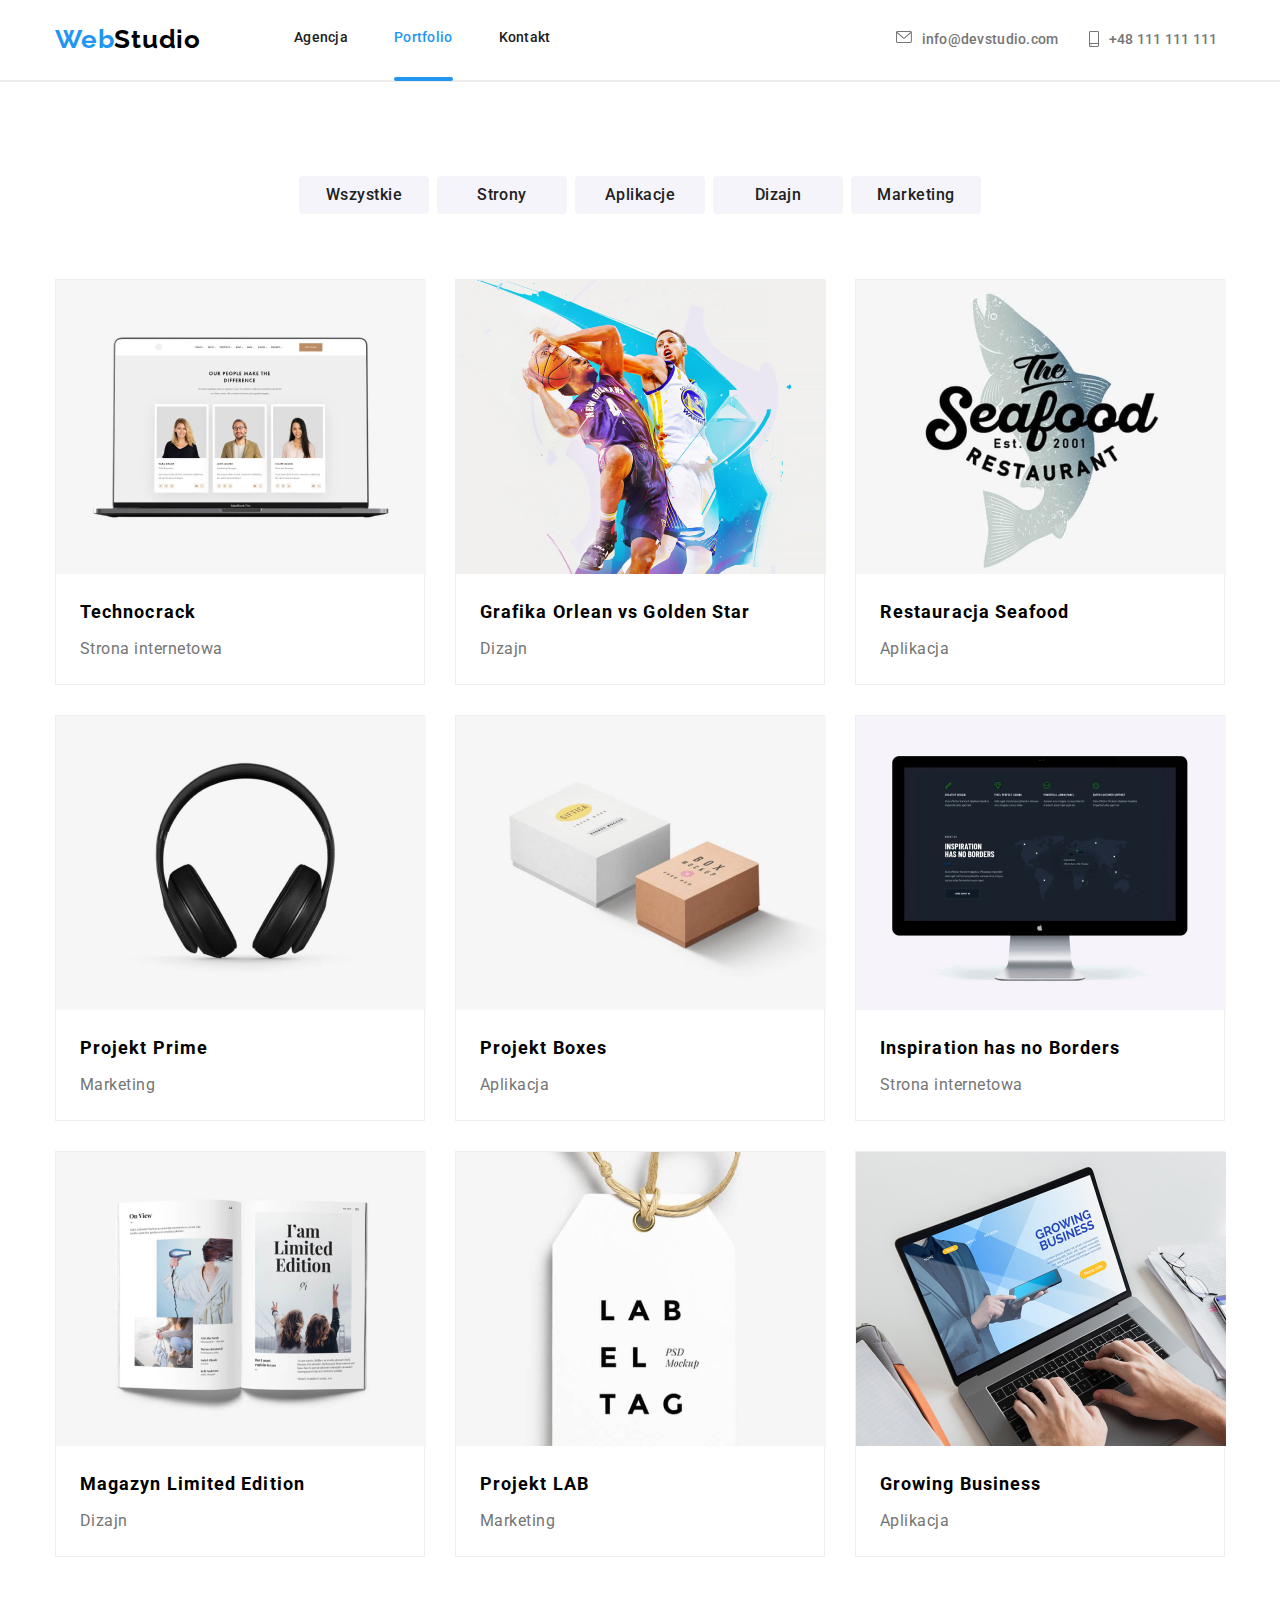
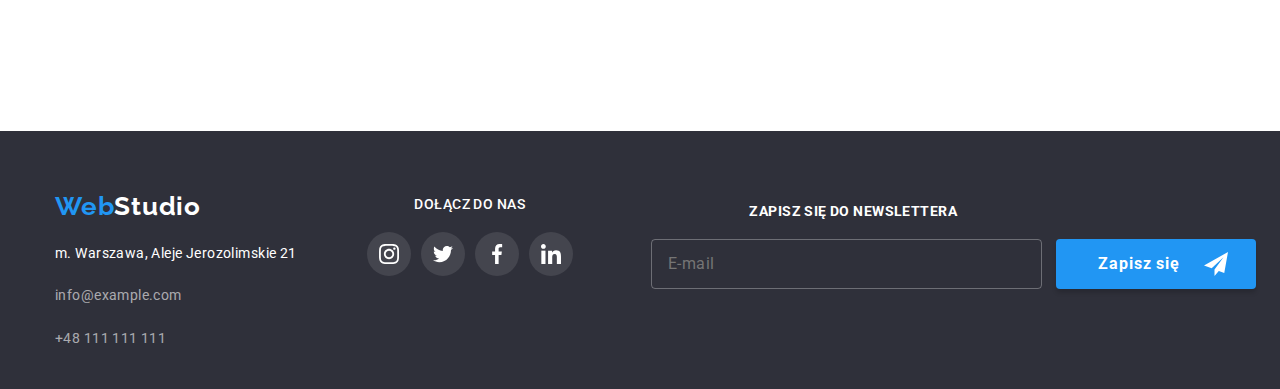
==== commit 41f4f9b4: "done" ====
--- a/portfolio.html
+++ b/portfolio.html
@@ -16,9 +16,9 @@
       <header class="header">
          <section class= "header">
             <div class ="container">
-               <a class="logo logo__light-theme" href="index.html"><span class="logo__accent-text">Web</span>Studio</a>
+               <a class="logo link" href="index.html"><span class="logo__accent-text">Web</span>Studio</a>
                <nav class="navigation">
-                  <ul class="menu list">
+                  <ul class="menu__list list">
                      <li class="menu__item">
                         <a class="menu__link link " href="index.html">Agencja</a>
                      </li>
@@ -30,19 +30,19 @@
                      </li>
                   </ul>
                </nav>
-               <div class="header__list">
-                  <ul class="header__list list">
-                     <li>
-                        <a class="contact__link link" href="mailto:info@devstudio.com">
-                           <svg class="mail__icon">
+               <div class="contact__container">
+                  <ul class="contact__list list">
+                     <li class="contact__item">
+                        <a class="contact__link link " href="mailto:info@devstudio.com">
+                           <svg class="contact__icon" width="16" height="12">
                               <use href="./images/icons.svg#icon-mail"></use>
                            </svg>
                            <span>info@devstudio.com</span>
                         </a>
                      </li>
-                     <li>
+                     <li class="contact__item">
                         <a class="contact__link link" href="tel:+48111111111">
-                           <svg class="smartphone__icon">
+                           <svg class="contact__icon" width="10" height="16">
                               <use href="./images/icons.svg#icon-smartphone"></use>
                            </svg>
                            <span>+48 111 111 111</span>
@@ -56,7 +56,7 @@
       <!-- END HEADER --> 
       <!-- MAIN -->
       <main class="main__portfolio">
-         <section class="section">
+         <section class="modal-btn__portfolio-list section">
             <h2 hidden>main</h2>
             <div class="container">
                <ul class="modal-btn__portfolio-list list">
@@ -76,132 +76,330 @@
                      <button class="modal-btn__portfolio" type="button">Marketing</button>
                   </li>
                </ul>
-               <ul class="portfolio__list list">
-                  <li class="portfolio__item" >
-                     <div class="box">
-                     <img class="portfolio__image" src="images/portfolio/image1.jpg" alt="Laptop z otwartą stroną internetową">
-                     <div class="portfolio__overlay">
-                        <p class="portfolio__item-text">Technocrack jest popularną platformą 
-                           wykorzystywaną do rozpowszechniania koronawirusa. 
-                           Firmy wykorzystują tę platformę do celów szpiegowskich
-                            i ataków na niezabezpieczone serwery konkurencji
-                        </p>
-                     </div>
-                  </div>
-                  <p class="image__title">Technocrack</p>
-                     <p class="image__group">Strona internetowa</p>
-                  </li>
-                  <li class="portfolio__item" >
-                     <div class="box">
-                     <img class="portfolio__image" src="images/portfolio/image2.jpg" alt="Dwóch koszykarzy">
-                     <div class="portfolio__overlay">
-                        <p class="portfolio__item-text">Technocrack jest popularną platformą 
-                           wykorzystywaną do rozpowszechniania koronawirusa. 
-                           Firmy wykorzystują tę platformę do celów szpiegowskich
-                            i ataków na niezabezpieczone serwery konkurencji
-                        </p>
-                     </div>
-                  </div>
-                     <p class="image__title">Grafika Orlean vs Golden Star</p>
-                     <p class="image__group">Dizajn</p>
+               <ul class="portfolio__list">
+                  <li class="portfolio__item" >
+                     <div class="portfolio__item-box">
+                        <picture>
+                           <source
+                             srcset="
+                               ./images/portfolio/image1.jpg    1x,
+                               ./images/portfolio/image1@2x.jpg 2x
+                             "
+                             media="(min-width: 1200px)"
+                           />
+                           <source
+                             srcset="
+                               ./images/portfolio/image1-tablet.jpg    1x,
+                               ./images/portfolio/image1-tablet@2x.jpg 2x
+                             "
+                             media="(min-width: 768px)"
+                           />
+                           <img
+                             src="./images/portfolio/image1-mobile.jpg"
+                             srcset="./images/portfolio/image1-mobile@2x.jpg 2x"
+                             alt="Laptop z otwartą stroną internetową"
+                           />
+                         </picture>
+                     <div class="portfolio__overlay">
+                        <p class="portfolio__item-text">Technocrack jest popularną platformą 
+                           wykorzystywaną do rozpowszechniania koronawirusa. 
+                           Firmy wykorzystują tę platformę do celów szpiegowskich
+                            i ataków na niezabezpieczone serwery konkurencji
+                        </p>
+                     </div>
+                  </div>
+                  <div class="portfolio__description">
+                  <p class="portfolio__image-title">Technocrack</p>
+                  <p class="portfolio__image-group">Strona internetowa</p>
+                   </div>
+                  </li>
+                  <li class="portfolio__item" >
+                     <div class="portfolio__item-box">
+                        <picture>
+                           <source
+                             srcset="
+                               ./images/portfolio/image2.jpg    1x,
+                               ./images/portfolio/image2@2x.jpg 2x
+                             "
+                             media="(min-width: 1200px)"
+                           />
+                           <source
+                             srcset="
+                               ./images/portfolio/image2-tablet.jpg    1x,
+                               ./images/portfolio/image2-tablet@2x.jpg 2x
+                             "
+                             media="(min-width: 768px)"
+                           />
+                           <img
+                             src="./images/portfolio/image2-mobile.jpg"
+                             srcset="./images/portfolio/image2-mobile@2x.jpg 2x"
+                             alt="Dwóch koszykarzy"
+                           />
+                         </picture>
+                     <div class="portfolio__overlay">
+                        <p class="portfolio__item-text">Technocrack jest popularną platformą 
+                           wykorzystywaną do rozpowszechniania koronawirusa. 
+                           Firmy wykorzystują tę platformę do celów szpiegowskich
+                            i ataków na niezabezpieczone serwery konkurencji
+                        </p>
+                     </div>
+                  </div>
+                  <div class="portfolio__description">
+                     <p class="portfolio__image-title">Grafika Orlean vs Golden Star</p>
+                     <p class="portfolio__image-group">Dizajn</p>
+                  </div>
                   </li>
                   <li class="portfolio__item">
-                     <div class="box">
-                     <img class="portfolio__image" src="images/portfolio/image3.jpg" alt="Logo restaruacji z rybą">
-                     <div class="portfolio__overlay">
-                        <p class="portfolio__item-text">Technocrack jest popularną platformą 
-                           wykorzystywaną do rozpowszechniania koronawirusa. 
-                           Firmy wykorzystują tę platformę do celów szpiegowskich
-                            i ataków na niezabezpieczone serwery konkurencji
-                        </p>
-                     </div>
-                  </div>
-                     <p class="image__title">Restauracja Seafood</p>
-                     <p class="image__group">Aplikacja</p>
-                  </li>
-                  <li class="portfolio__item" >
-                     <div class="box">
-                     <img class="portfolio__image" src="images/portfolio/image4.jpg" alt="Słuchawki komputerowe">
-                     <div class="portfolio__overlay">
-                        <p class="portfolio__item-text">Technocrack jest popularną platformą 
-                           wykorzystywaną do rozpowszechniania koronawirusa. 
-                           Firmy wykorzystują tę platformę do celów szpiegowskich
-                            i ataków na niezabezpieczone serwery konkurencji
-                        </p>
-                     </div>
-                  </div>
-                     <p class="image__title">Projekt Prime</p>
-                     <p class="image__group">Marketing</p>
-                  </li>
-                  <li class="portfolio__item" >
-                     <div class="box">
-                     <img class="portfolio__image" src="images/portfolio/image5.jpg" alt="Dwa pudełka, jedno biały drugie brązowe">
-                     <div class="portfolio__overlay">
-                        <p class="portfolio__item-text">Technocrack jest popularną platformą 
-                           wykorzystywaną do rozpowszechniania koronawirusa. 
-                           Firmy wykorzystują tę platformę do celów szpiegowskich
-                            i ataków na niezabezpieczone serwery konkurencji
-                        </p>
-                     </div>
-                  </div>
-                     <p class="image__title">Projekt Boxes</p>
-                     <p class="image__group">Aplikacja</p>
-                  </li>
-                  <li class="portfolio__item" >
-                     <div class="box">
-                     <img class="portfolio__image" src="images/portfolio/image6.jpg" alt="Monitor apple z włączoną stroną internetową">
-                     <div class="portfolio__overlay">
-                        <p class="portfolio__item-text">Technocrack jest popularną platformą 
-                           wykorzystywaną do rozpowszechniania koronawirusa. 
-                           Firmy wykorzystują tę platformę do celów szpiegowskich
-                            i ataków na niezabezpieczone serwery konkurencji
-                        </p>
-                     </div>
-                  </div>
-                     <p class="image__title">Inspiration has no Borders</p>
-                     <p class="image__group">Strona internetowa</p>
-                  </li>
-                  <li class="portfolio__item" >
-                     <div class="box">
-                     <img class="portfolio__image" src="images/portfolio/image7.jpg" alt="Otwarty magazyn z napisem limited edition">
-                     <div class="portfolio__overlay">
-                        <p class="portfolio__item-text">Technocrack jest popularną platformą 
-                           wykorzystywaną do rozpowszechniania koronawirusa. 
-                           Firmy wykorzystują tę platformę do celów szpiegowskich
-                            i ataków na niezabezpieczone serwery konkurencji
-                        </p>
-                     </div>
-                  </div>
-                     <p class="image__title">Magazyn Limited Edition</p>
-                     <p class="image__group">Dizajn</p>
-                  </li>
-                  <li class="portfolio__item" >
-                     <div class="box">
-                     <img class="portfolio__image" src="images/portfolio/image8.jpg" alt="Zawieszka z napisem label tag">
-                     <div class="portfolio__overlay">
-                        <p class="portfolio__item-text">Technocrack jest popularną platformą 
-                           wykorzystywaną do rozpowszechniania koronawirusa. 
-                           Firmy wykorzystują tę platformę do celów szpiegowskich
-                            i ataków na niezabezpieczone serwery konkurencji
-                        </p>
-                     </div>
-                  </div>
-                     <p class="image__title">Projekt LAB</p>
-                     <p class="image__group">Marketing</p>
-                  </li>
-                  <li class="portfolio__item" >
-                     <div class="box">
-                     <img class="portfolio__image" src="images/portfolio/image9.jpg" alt="Ręce na klawiaturze laptopa">
-                     <div class="portfolio__overlay">
-                        <p class="portfolio__item-text">Technocrack jest popularną platformą 
-                           wykorzystywaną do rozpowszechniania koronawirusa. 
-                           Firmy wykorzystują tę platformę do celów szpiegowskich
-                            i ataków na niezabezpieczone serwery konkurencji
-                        </p>
-                     </div>
-                  </div>   
-                     <p class="image__title">Growing Business</p>
-                     <p class="image__group">Aplikacja</p>
+                     <div class="portfolio__item-box">
+                        <picture>
+                           <source
+                             srcset="
+                               ./images/portfolio/image3.jpg    1x,
+                               ./images/portfolio/image3@2x.jpg 2x
+                             "
+                             media="(min-width: 1200px)"
+                           />
+                           <source
+                             srcset="
+                               ./images/portfolio/image3-tablet.jpg    1x,
+                               ./images/portfolio/image3-tablet@2x.jpg 2x
+                             "
+                             media="(min-width: 768px)"
+                           />
+                           <img
+                             src="./images/portfolio/image3-mobile.jpg"
+                             srcset="./images/portfolio/image3-mobile@2x.jpg 2x"
+                             alt="Logo restauracji The Seafood"
+                           />
+                         </picture>
+                     <div class="portfolio__overlay">
+                        <p class="portfolio__item-text">Technocrack jest popularną platformą 
+                           wykorzystywaną do rozpowszechniania koronawirusa. 
+                           Firmy wykorzystują tę platformę do celów szpiegowskich
+                            i ataków na niezabezpieczone serwery konkurencji
+                        </p>
+                     </div>
+                  </div>
+                  <div class="portfolio__description">
+                     <p class="portfolio__image-title">Restauracja Seafood</p>
+                     <p class="portfolio__image-group">Aplikacja</p>
+                  </div>
+                  </li>
+                  <li class="portfolio__item" >
+                     <div class="portfolio__item-box">
+                        <picture>
+                           <source
+                             srcset="
+                               ./images/portfolio/image4.jpg    1x,
+                               ./images/portfolio/image4@2x.jpg 2x
+                             "
+                             media="(min-width: 1200px)"
+                           />
+                           <source
+                             srcset="
+                               ./images/portfolio/image4-tablet.jpg    1x,
+                               ./images/portfolio/image4-tablet@2x.jpg 2x
+                             "
+                             media="(min-width: 768px)"
+                           />
+                           <img
+                             src="./images/portfolio/image4-mobile.jpg"
+                             srcset="./images/portfolio/image4-mobile@2x.jpg 2x"
+                             alt="Słuchawki komputerowe"
+                           />
+                         </picture>
+                     <div class="portfolio__overlay">
+                        <p class="portfolio__item-text">Technocrack jest popularną platformą 
+                           wykorzystywaną do rozpowszechniania koronawirusa. 
+                           Firmy wykorzystują tę platformę do celów szpiegowskich
+                            i ataków na niezabezpieczone serwery konkurencji
+                        </p>
+                     </div>
+                  </div>
+                  <div class="portfolio__description">
+                     <p class="portfolio__image-title">Projekt Prime</p>
+                     <p class="portfolio__image-group">Marketing</p>
+                  </div>
+                  </li>
+                  <li class="portfolio__item" >
+                     <div class="portfolio__item-box">
+                        <picture>
+                           <source
+                             srcset="
+                               ./images/portfolio/image5.jpg    1x,
+                               ./images/portfolio/image5@2x.jpg 2x
+                             "
+                             media="(min-width: 1200px)"
+                           />     
+                           <source
+                             srcset="
+                               ./images/portfolio/image5-tablet.jpg    1x,
+                               ./images/portfolio/image5-tablet@2x.jpg 2x
+                             "
+                             media="(min-width: 768px)"
+                           />
+                           <img
+                             src="./images/portfolio/image5-mobile.jpg"
+                             srcset="./images/portfolio/image5-mobile@2x.jpg 2x"
+                             alt="Dwa pudełka, jedno biały drugie brązowe"
+                           />
+                         </picture>
+                     <div class="portfolio__overlay">
+                        <p class="portfolio__item-text">Technocrack jest popularną platformą 
+                           wykorzystywaną do rozpowszechniania koronawirusa. 
+                           Firmy wykorzystują tę platformę do celów szpiegowskich
+                            i ataków na niezabezpieczone serwery konkurencji
+                        </p>
+                     </div>
+                  </div>
+                  <div class="portfolio__description">
+                     <p class="portfolio__image-title">Projekt Boxes</p>
+                     <p class="portfolio__image-group">Aplikacja</p>
+                  </div>
+                  </li>
+                  <li class="portfolio__item" >
+                     <div class="portfolio__item-box">
+                        <picture>
+                           <source
+                             srcset="
+                               ./images/portfolio/image6.jpg    1x,
+                               ./images/portfolio/image6@2x.jpg 2x
+                             "
+                             media="(min-width: 1200px)"
+                           />     
+                           <source
+                             srcset="
+                               ./images/portfolio/image6-tablet.jpg    1x,
+                               ./images/portfolio/image6-tablet@2x.jpg 2x
+                             "
+                             media="(min-width: 768px)"
+                           />
+                           <img
+                             src="./images/portfolio/image6-mobile.jpg"
+                             srcset="./images/portfolio/image6-mobile@2x.jpg 2x"
+                             alt="Monitor apple z włączoną stroną internetową"
+                           />
+                         </picture>
+                     <div class="portfolio__overlay">
+                        <p class="portfolio__item-text">Technocrack jest popularną platformą 
+                           wykorzystywaną do rozpowszechniania koronawirusa. 
+                           Firmy wykorzystują tę platformę do celów szpiegowskich
+                            i ataków na niezabezpieczone serwery konkurencji
+                        </p>
+                     </div>
+                  </div>
+                  <div class="portfolio__description">
+                     <p class="portfolio__image-title">Inspiration has no Borders</p>
+                     <p class="portfolio__image-group">Strona internetowa</p>
+                  </div>
+                  </li>
+                  <li class="portfolio__item" >
+                     <div class="portfolio__item-box">
+                        <picture>
+                           <source
+                             srcset="
+                               ./images/portfolio/image7.jpg    1x,
+                               ./images/portfolio/image7@2x.jpg 2x
+                             "
+                             media="(min-width: 1200px)"
+                           />     
+                           <source
+                             srcset="
+                               ./images/portfolio/image7-tablet.jpg    1x,
+                               ./images/portfolio/image7-tablet@2x.jpg 2x
+                             "
+                             media="(min-width: 768px)"
+                           />
+                           <img
+                             src="./images/portfolio/image7-mobile.jpg"
+                             srcset="./images/portfolio/image7-mobile@2x.jpg 2x"
+                             alt="Otwarty magazyn z napisem limited edition"
+                           />
+                         </picture>
+                     <div class="portfolio__overlay">
+                        <p class="portfolio__item-text">Technocrack jest popularną platformą 
+                           wykorzystywaną do rozpowszechniania koronawirusa. 
+                           Firmy wykorzystują tę platformę do celów szpiegowskich
+                            i ataków na niezabezpieczone serwery konkurencji
+                        </p>
+                     </div>
+                  </div>
+                  <div class="portfolio__description">
+                     <p class="portfolio__image-title">Magazyn Limited Edition</p>
+                     <p class="portfolio__image-group">Dizajn</p>
+                  </div>
+                  </li>
+                  <li class="portfolio__item" >
+                     <div class="portfolio__item-box">
+                        <picture>
+                           <source
+                             srcset="
+                               ./images/portfolio/image8.jpg    1x,
+                               ./images/portfolio/image8@2x.jpg 2x
+                             "
+                             media="(min-width: 1200px)"
+                           />     
+                           <source
+                             srcset="
+                               ./images/portfolio/image8-tablet.jpg    1x,
+                               ./images/portfolio/image8-tablet@2x.jpg 2x
+                             "
+                             media="(min-width: 768px)"
+                           />
+                           <img
+                             src="./images/portfolio/image8-mobile.jpg"
+                             srcset="./images/portfolio/image8-mobile@2x.jpg 2x"
+                             alt="Zawieszka z napisem label tag"
+                           />
+                         </picture>
+                     <div class="portfolio__overlay">
+                        <p class="portfolio__item-text">Technocrack jest popularną platformą 
+                           wykorzystywaną do rozpowszechniania koronawirusa. 
+                           Firmy wykorzystują tę platformę do celów szpiegowskich
+                            i ataków na niezabezpieczone serwery konkurencji
+                        </p>
+                     </div>
+                  </div>
+                  <div class="portfolio__description">
+                     <p class="portfolio__image-title">Projekt LAB</p>
+                     <p class="portfolio__image-group">Marketing</p>
+                  </div>
+                  </li>
+                  <li class="portfolio__item" >
+                     <div class="portfolio__item-box">
+                        <picture>
+                           <source
+                             srcset="
+                               ./images/portfolio/image9.jpg    1x,
+                               ./images/portfolio/image9@2x.jpg 2x
+                             "
+                             media="(min-width: 1200px)"
+                           />     
+                           <source
+                             srcset="
+                               ./images/portfolio/image9-tablet.jpg    1x,
+                               ./images/portfolio/image9-tablet@2x.jpg 2x
+                             "
+                             media="(min-width: 768px)"
+                           />
+                           <img
+                             src="./images/portfolio/image9-mobile.jpg"
+                             srcset="./images/portfolio/image9-mobile@2x.jpg 2x"
+                             alt="Ręce na klawiaturze laptopa"
+                           />
+                         </picture>
+                     <div class="portfolio__overlay">
+                        <p class="portfolio__item-text">Technocrack jest popularną platformą 
+                           wykorzystywaną do rozpowszechniania koronawirusa. 
+                           Firmy wykorzystują tę platformę do celów szpiegowskich
+                            i ataków na niezabezpieczone serwery konkurencji
+                        </p>
+                     </div>
+                  </div>
+                  <div class="portfolio__description">
+                     <p class="portfolio__image-title">Growing Business</p>
+                     <p class="portfolio__image-group">Aplikacja</p>
+                  </div>
                   </li>
                </ul>
             </div>
@@ -210,15 +408,15 @@
       <!-- END MAIN -->
       <footer class="footer">
          <div class="container">
-            <div class="footer__left-side">
-               <a class="logo logo__dark-theme" href="index.html"><span class="logo__accent-text">Web</span>Studio</a>
+            <div class="footer__contact">
+               <a class="logo link" href="index.html"><span class="logo__accent-text">Web</span>Studio</a>
                <address class="footer__address">
                         <a class="address__link-direction" href="https://goo.gl/maps/jeGpzkVFQrdnBJzt6" target="_blank">m. Warszawa, Aleje Jerozolimskie 21</a><br>
                         <a class="address__link" href="mailto:info@example.com">info@example.com</a><br>
                         <a class="address__link" href="tel:+48111111111">+48 111 111 111</a><br>
                </address>
             </div>
-            <div class="footer__right-side">
+            <div class="footer__socials">
                <span class="footer__text">DOŁĄCZ DO NAS</span>
                <ul class="footer__list list">
                   <li class="footer__list-item">
@@ -250,17 +448,27 @@
                   </li>
                </ul>
             </div>
-            <div class="newsletter__side">
-                  <span class="footer__text">Zapisz się do newslettera</span>
-                  <form action="#" class="modal__form-newsletter">
-                     <input type="email" name="user_mail" class="newsletter-form__input" placeholder="E-mail" required>
-                     <button type="submit" class="modal__btn-submit-newsletter">
-                        <span class="btn__text">Zapisz się</span> 
-                           <svg class="modal__form-icon-send">
-                              <use href="./images/icons.svg#icon-send"></use>
-                           </svg>
-                     </button>
-                  </form>
+            <div class="footer__newsletter">
+               <form class="footer__form">
+                  <label class="footer__form-field">
+                    Zapisz się do newslettera
+                    <input
+                      class="footer__form-input"
+                      type="email"
+                      placeholder="E-mail"
+                      name="user_email"
+                      required
+                     />
+                  </label>
+                  <button class="footer__form-btn" type="submit">
+                    <span class="register">Zapisz się </span>
+                    <svg class="icon-send" width="24" height="24">
+                      <use href="./images/icons.svg#icon-send"></use>
+                    </svg>
+                  </button>
+                </form>
+              </div>
+            </div>
             </div>
          </div>
       </footer>
--- a/css/main.min.css
+++ b/css/main.min.css
@@ -1,3 +1,3 @@
 .visually-hidden{position:absolute !important;clip:rect(1px, 1px, 1px, 1px);clip:rect(1px, 1px, 1px, 1px);padding:0 !important;border:0 !important;height:1px !important;width:1px !important;overflow:hidden}:root{--main-font: 'Roboto', sans-serif;--secondary-font: 'Raleway', sans-serif;--main-color: #2196F3
-}body{font-family:var(--main-font)}h1,h2,h3,h4,h5,h6{margin:0;padding:0}ul,ol{margin:0;padding:0}p{margin:0;padding:0}img{display:block}.list{list-style:none}.link{text-decoration:none}.container{width:1200px;padding:0 15px;margin:0 auto}.header .container{display:flex;padding-top:24px;padding-bottom:25px;align-items:center}.hero .container{display:flex;flex-direction:column;align-items:center;padding-bottom:200px;padding-top:200px}.about-us .container{display:flex;flex-direction:column;align-items:center}.our-clients .container{display:flex;flex-direction:column;align-items:center}.our-team .container{display:flex;flex-direction:column;align-items:center}.content .container{display:flex}.footer .container{display:flex;flex-direction:row;padding:60px}.main__portfolio .container{display:flex;flex-direction:column;align-items:center}.section{padding-top:94px;padding-bottom:94px}.section:nth-child(2){padding-bottom:0}.logo{font-family:var(--secondary-font);font-weight:700;font-size:26px;line-height:1.192;letter-spacing:0.03em;margin-right:93px;color:var(--main-color);text-decoration:none}.logo__light-theme{color:#212121}.logo__dark-theme{color:#FFF}.logo__accent-text{color:var(--main-color)}.modal-btn{font-weight:700;font-size:16px;line-height:1.875;letter-spacing:0.06em;border:0;padding:10px 42px;background:var(--main-color);box-shadow:0px 4px 4px rgba(0,0,0,0.15);border-radius:4px;color:#FFFFFF;cursor:pointer;transition:250ms cubic-bezier(0.4, 0, 0.2, 1)}.modal-btn:focus,.modal-btn:hover{background:#757575}.modal-btn__portfolio{width:121px;height:38px;font-weight:500;font-size:16px;border:0;line-height:1.625;text-align:center;letter-spacing:0.03em;background:#F5F4FA;border-radius:4px;cursor:pointer;color:#212121;transition:250ms cubic-bezier(0.4, 0, 0.2, 1)}.modal-btn__portfolio:hover{font-weight:500;font-size:16px;line-height:26px;text-align:center;letter-spacing:0.03em;background:var(--main-color);border-radius:4px;color:#FFFFFF}.modal-btn__portfolio-list{display:flex;margin-bottom:50px}.modal-btn__portfolio-item:not(:last-child){margin-right:9px}.social__list{display:flex;align-items:center;justify-content:center;margin-bottom:30px}.social__list-item:not(:last-child){margin-right:10px}.social__icon{width:20px;height:20px}.social__list-link{display:flex;align-items:center;justify-content:center;width:44px;height:44px;border-radius:50%;fill:#AFB1B8;transition:250ms cubic-bezier(0.4, 0, 0.2, 1)}.social__list-link:hover,.social__list-link:focus{fill:#FFFFFF;background-color:var(--main-color);transition:250ms cubic-bezier(0.4, 0, 0.2, 1)}.team-member__name{font-style:normal;font-weight:500;font-size:16px;line-height:1.188;letter-spacing:0.03em;margin-bottom:10px;text-align:center}.team-member__role{font-style:normal;font-weight:400;font-size:16px;line-height:1.188;letter-spacing:0.03em;text-align:center;padding-bottom:30px;color:#757575}.backdrop{position:fixed;left:0;top:0;z-index:100;width:100%;height:100%;box-shadow:0px 1px 3px rgba(0,0,0,0.12),0px 1px 1px rgba(0,0,0,0.14),0px 2px 1px rgba(0,0,0,0.2);background:rgba(0,0,0,0.2);border-radius:4px;transition:all 500ms linear}.backdrop.is-hidden{transition:all 500ms linear}.backdrop.is-hidden .modal{transform:translate(-50%, -50%) scale(0);transition:transform 500ms linear 0ms}.modal{position:absolute;width:528px;min-height:581px;top:50%;left:50%;padding:40px;transform:translate(-50%, -50%) scale(1);background-color:#FFFFFF;box-shadow:0px 1px 3px rgba(0,0,0,0.12),0px 1px 1px rgba(0,0,0,0.14),0px 2px 1px rgba(0,0,0,0.2);border-radius:4px;transition:transform 500ms linear 500ms}.modal__form{display:flex;flex-direction:column}.modal__form-field{margin-bottom:10px}.modal_form-input-wrapper{position:relative;display:block;margin-top:4px}.modal__form-input{width:100%;height:40px;border:1px solid rgba(33,33,33,0.2);box-sizing:border-box;border-radius:4px;padding-left:42px;transition:border-color 250ms linear}.modal__form-input:focus{outline:none;border-color:var(--main-color)}.modal__form-input:focus+.modal__form-icon-image{color:var(--main-color)}.modal__form-icon-image{position:absolute;top:50%;left:13px;width:13px;height:13px;display:block;transform:translateY(-50%);transition:fill 250ms cubic-bezier(0.4, 0, 0.2, 1)}.modal__form-message{width:100%;height:120px;border:1px solid rgba(33,33,33,0.2);border-radius:4px;resize:none;transition:border-color 250ms linear;padding:12px 16px;margin-top:4px}.modal__form-message:focus{outline:none;border-color:var(--main-color)}.modal__form-policy-text{display:flex;margin-bottom:20px;color:#757575;font-size:14px;line-height:1.714;letter-spacing:0.03em;margin-bottom:30px;align-items:center}.modal__form-policy-text::before{display:inline-block;content:"";width:16px;height:15px;border:1px solid #000;border-radius:2px;margin-right:7px;transition:background-color 250ms cubic-bezier(0.4, 0, 0.2, 1)}.modal__form-policy:checked+.modal__form-policy-text::before{background-color:var(--main-color);border:none;background-image:url(../images/Vector.svg);background-repeat:no-repeat;background-position:center}.close-btn{position:absolute;top:8px;right:8px;width:30px;height:30px;cursor:pointer;background-color:transparent;border:1px solid rgba(0,0,0,0.1);border-radius:50%;transition:fill 250ms cubic-bezier(0.4, 0, 0.2, 1)}.close-btn-icon{position:relative;top:50%;left:50%;transform:translate(-50%, -50%) scale(1);width:30px;height:30px;cursor:pointer;background-color:transparent;transition:fill 250ms cubic-bezier(0.4, 0, 0.2, 1)}.is-hidden{opacity:0;visibility:hidden;pointer-events:none}.modal__form-header{font-weight:700;font-size:20px;line-height:1.15;text-align:center;letter-spacing:0.03em;margin-bottom:12px}.modal__btn-submit{display:block;width:200px;height:50px;border:0;background:var(--main-color);box-shadow:0px 4px 4px rgba(0,0,0,0.15);border-radius:4px;color:#FFFFFF;cursor:pointer;transition:250ms cubic-bezier(0.4, 0, 0.2, 1);font-weight:700;font-size:16px;line-height:1.875;align-items:center;text-align:center;letter-spacing:0.06em;margin:0 auto}.modal__btn-submit:hover,.modal__btn-submit:focus{background:#757575}.image__title{font-style:normal;font-weight:700;font-size:18px;line-height:2;letter-spacing:0.06em;margin-bottom:4px;padding-left:24px}.image__group{font-style:normal;font-weight:400;font-size:16px;line-height:1.875;letter-spacing:0.03em;padding-bottom:20px;padding-left:24px;color:#757575}.image__group:not(:nth-last-child(-3+n)){margin-bottom:20px}.box{position:relative;width:370px;height:294px;overflow:hidden;display:flex}.box:hover .portfolio__overlay{transform:translateY(0);transition:250ms cubic-bezier(0.4, 0, 0.2, 1)}.modal__form-newsletter{display:flex;margin-top:20px}.modal__form-icon-send{fill:#FFFFFF;width:24px;height:24px}.newsletter-form__input{width:358px;height:50px;background:#2F303A;border:1px solid rgba(255,255,255,0.3);filter:drop-shadow(0px 4px 4px rgba(0,0,0,0.15));border-radius:4px;margin-right:12px;padding-left:16px;outline:none;color:rgba(255,255,255,0.6)}.modal__btn-submit-newsletter{display:flex;width:200px;height:50px;border:0;background:var(--main-color);box-shadow:0px 4px 4px rgba(0,0,0,0.15);border-radius:4px;color:#FFFFFF;cursor:pointer;transition:250ms cubic-bezier(0.4, 0, 0.2, 1);font-weight:700;font-size:16px;line-height:1.875;letter-spacing:0.06em;justify-content:center;padding:10px}.btn__text{margin-right:24px}.address__link-direction{font-style:normal;font-weight:400;white-space:nowrap;font-size:14px;line-height:1.714;letter-spacing:0.03em;color:#FFFFFF;transition:250ms cubic-bezier(0.4, 0, 0.2, 1);text-decoration:none;margin-top:20px}.address__link-direction:hover{color:var(--main-color)}.address__link{font-style:normal;font-weight:400;font-size:14px;line-height:1.714;letter-spacing:0.03em;color:rgba(255,255,255,0.6);transition:250ms cubic-bezier(0.4, 0, 0.2, 1);text-decoration:none}.address__link:hover,.address__link:focus{color:var(--main-color)}.menu{display:flex}.menu__item:not(:last-child){margin-right:46px}.menu__link{font-style:normal;font-weight:500;font-size:14px;line-height:1.143;letter-spacing:0.02em;color:#212121;transition:250ms cubic-bezier(0.4, 0, 0.2, 1)}.menu__link:hover,.menu__link:focus{color:var(--main-color)}.secondary__header{font-style:normal;font-weight:700;font-size:36px;line-height:1.167;letter-spacing:0.03em;margin-bottom:50px}.header{border-bottom:1px solid #ECECEC}.header__list{display:flex;margin-left:auto}.header__mail:hover,.header__mail:focus{color:var(--main-color)}.header__phone-number:hover,.header__phone-number:focus{color:var(--main-color)}.current{color:var(--main-color);position:relative}.current::after{position:absolute;display:flex;content:'';background:#2196F3;width:100%;height:4px;border-radius:2px;top:46.3px}.mail__icon{width:16px;height:12px;margin-right:10px;margin-top:3px}.smartphone__icon{width:10px;height:16px;margin-right:10px;margin-left:50px}.contact__link{display:flex;font-style:normal;font-weight:500;font-size:14px;line-height:1.143;letter-spacing:0.02em;color:#757575;fill:#757575;transition:250ms cubic-bezier(0.4, 0, 0.2, 1)}.contact__link:hover,.contact__link:focus{color:var(--main-color);fill:var(--main-color)}.hero{background-image:linear-gradient(rgba(47,48,58,0.4), rgba(47,48,58,0.4)),url("../images/background.jpg");background-repeat:no-repeat;background-size:cover;background-color:#2F303A;height:600px}.hero__header{font-weight:900;font-size:44px;line-height:1.364;letter-spacing:0.06em;text-transform:uppercase;margin-bottom:30px;color:#FFFFFF;text-align:center;width:655px}.content__list{display:flex}.content__item{margin-right:30px}.content__container{display:flex;justify-content:center;align-items:center;width:270px;height:120px;border-radius:4px;background-color:#F5F4FA;margin-bottom:30px}.content__title{font-weight:700;font-size:14px;line-height:1.143;letter-spacing:0.03em;text-transform:uppercase;margin-bottom:10px}.content__description{font-weight:400;font-size:14px;line-height:1.714;letter-spacing:0.03em;color:#757575}.about-us__content{display:flex;position:relative}.about-us__text{display:flex;position:absolute;font-weight:700;font-size:14px;line-height:1.143;align-items:center;justify-content:center;letter-spacing:0.03em;text-transform:uppercase;color:#FFFFFF;width:370px;height:70px;background:rgba(47,48,58,0.8);bottom:0}.about-us__item:not(:last-child){margin-right:30px}.about-us__list{display:flex}.our-team{background:#F5F4FA}.our-team__list{display:flex}.our-team__photo{margin-bottom:30px;width:270px;height:260px}.our-team__item{background:#FFFFFF;box-shadow:0px 1px 3px rgba(0,0,0,0.12),0px 1px 1px rgba(0,0,0,0.14),0px 2px 1px rgba(0,0,0,0.2);border-radius:0px 0px 4px 4px}.our-team__item:not(:last-child){margin-right:30px}.company__list{display:flex;align-items:center;flex-direction:row;justify-content:center;list-style:none}.company__list:not(:last-child){margin-top:50px}.company__list-link{display:flex;align-items:center;justify-content:center;width:170px;height:92px;fill:#AFB1B8;border:1px solid #AFB1B8;border-radius:4px;margin-right:30px;transition:250ms cubic-bezier(0.4, 0, 0.2, 1)}.company__list-link:hover,.company__list-link:focus{fill:var(--main-color);border-color:var(--main-color)}.company__icon{width:106px;height:60px}.footer{background:#2F303A}.footer__address{display:flex;flex-direction:column}.footer__left-side{margin-right:70px}.footer__right-side{margin-right:78px}.footer__text{font-weight:500;font-size:14px;line-height:1.143;letter-spacing:0.03em;text-transform:uppercase;color:#fff}.footer__list{margin-top:20px;display:flex;align-items:center;justify-content:center}.footer__list-item:not(:last-child){margin-right:10px}.footer__icon{width:20px;height:20px}.footer__list-link{display:flex;align-items:center;justify-content:center;width:44px;height:44px;border-radius:50%;fill:#fff;background-color:rgba(255,255,255,0.1);transition:250ms cubic-bezier(0.4, 0, 0.2, 1)}.footer__list-link:hover,.footer__list-link:focus{fill:#FFFFFF;background-color:var(--main-color)}.portfolio__list{display:flex;flex-wrap:wrap;justify-content:space-between}.portfolio__item{background:#FFFFFF;border:1px solid #EEEEEE;margin-bottom:30px}.portfolio__overlay{position:absolute;top:0;left:0;width:100%;height:100%;font-weight:400;font-size:18px;line-height:1.556;letter-spacing:0.03em;color:#FFFFFF;background:rgba(33,150,243,0.9);overflow:hidden;transform:translateY(100%);display:flex;align-items:center;padding-left:24px}
+}body{font-family:var(--main-font);background-color:#fff}h1,h2,h3,h4,h5,h6{margin:0;padding:0}ul,ol{margin:0;padding:0}p{margin:0;padding:0}img{display:block}.list{list-style:none}.link{text-decoration:none}.container{width:100%;max-width:1200px;padding:0px 15px;margin:0 auto}@media screen and (max-width: 767px){.section{padding-top:60px;padding-bottom:60px}}@media screen and (min-width: 768px) and (max-width: 1199px){.section{padding-top:40px;padding-bottom:40px}}@media screen and (min-width: 1200px){.section{padding-top:94px}.section:not(.content){padding-bottom:94px}}.logo{font-family:var(--secondary-font);font-weight:700;font-size:26px;line-height:1.192;letter-spacing:0.03em;color:#000000}.logo__accent-text{color:var(--main-color)}.modal-btn{font-weight:700;font-size:16px;line-height:1.875;letter-spacing:0.06em;border:0;padding:10px 42px;background:var(--main-color);box-shadow:0px 4px 4px rgba(0,0,0,0.15);border-radius:4px;color:#FFFFFF;cursor:pointer;transition:250ms cubic-bezier(0.4, 0, 0.2, 1)}.modal-btn:focus,.modal-btn:hover{background:#757575}.modal-btn__portfolio-list .container{display:flex;flex-direction:column}.modal-btn__portfolio{min-width:130px;height:38px;margin-bottom:15px;font-weight:500;font-size:16px;border:0;line-height:1.625;text-align:center;letter-spacing:0.03em;background:#F5F4FA;border-radius:4px;cursor:pointer;color:#212121;transition:250ms cubic-bezier(0.4, 0, 0.2, 1)}.modal-btn__portfolio:hover{font-weight:500;font-size:16px;line-height:26px;text-align:center;letter-spacing:0.03em;background:var(--main-color);border-radius:4px;color:#FFFFFF}.modal-btn__portfolio-list{display:flex;flex-wrap:wrap;margin-bottom:50px}.modal-btn__portfolio-item:not(:last-child){margin-right:8px}@media screen and (min-width: 768px){.modal-btn__portfolio-list{justify-content:center}}.social__list{display:flex;align-items:center;justify-content:center;margin-bottom:30px}.social__list-item:not(:last-child){margin-right:10px}.social__icon{width:20px;height:20px}.social__list-link{display:flex;align-items:center;justify-content:center;width:44px;height:44px;border-radius:50%;fill:#AFB1B8;transition:250ms cubic-bezier(0.4, 0, 0.2, 1)}.social__list-link:hover,.social__list-link:focus{fill:#FFFFFF;background-color:var(--main-color);transition:250ms cubic-bezier(0.4, 0, 0.2, 1)}.backdrop{position:fixed;left:0;top:0;z-index:100;width:100%;height:100%;box-shadow:0px 1px 3px rgba(0,0,0,0.12),0px 1px 1px rgba(0,0,0,0.14),0px 2px 1px rgba(0,0,0,0.2);background:rgba(0,0,0,0.2);border-radius:4px;transition:all 500ms linear}.backdrop.is-hidden{transition:all 500ms linear}.backdrop.is-hidden .modal{transform:translate(-50%, -50%) scale(0);transition:transform 500ms linear 0ms}.modal{position:absolute;width:528px;min-height:581px;top:50%;left:50%;padding:40px;transform:translate(-50%, -50%) scale(1);background-color:#FFFFFF;box-shadow:0px 1px 3px rgba(0,0,0,0.12),0px 1px 1px rgba(0,0,0,0.14),0px 2px 1px rgba(0,0,0,0.2);border-radius:4px;transition:transform 500ms linear 500ms}.modal__form{display:flex;flex-direction:column}.modal__form-field{margin-bottom:10px}.modal_form-input-wrapper{position:relative;display:block;margin-top:4px}.modal__form-input{width:100%;height:40px;border:1px solid rgba(33,33,33,0.2);box-sizing:border-box;border-radius:4px;padding-left:42px;transition:border-color 250ms linear}.modal__form-input:focus{outline:none;border-color:var(--main-color)}.modal__form-input:focus+.modal__form-icon-image{color:var(--main-color)}.modal__form-icon-image{position:absolute;top:50%;left:13px;width:13px;height:13px;display:block;transform:translateY(-50%);transition:fill 250ms cubic-bezier(0.4, 0, 0.2, 1)}.modal__form-message{width:100%;height:120px;border:1px solid rgba(33,33,33,0.2);border-radius:4px;resize:none;transition:border-color 250ms linear;padding:12px 16px;margin-top:4px}.modal__form-message:focus{outline:none;border-color:var(--main-color)}.modal__form-policy-text{display:flex;margin-bottom:20px;color:#757575;font-size:14px;line-height:1.714;letter-spacing:0.03em;margin-bottom:30px;align-items:center}.modal__form-policy-text::before{display:inline-block;content:"";width:16px;height:15px;border:1px solid #000;border-radius:2px;margin-right:7px;transition:background-color 250ms cubic-bezier(0.4, 0, 0.2, 1)}.modal__form-policy:checked+.modal__form-policy-text::before{background-color:var(--main-color);border:none;background-image:url(../images/Vector.svg);background-repeat:no-repeat;background-position:center}.close-btn{position:absolute;top:8px;right:8px;width:30px;height:30px;cursor:pointer;background-color:transparent;border:1px solid rgba(0,0,0,0.1);border-radius:50%;transition:fill 250ms cubic-bezier(0.4, 0, 0.2, 1)}.close-btn-icon{position:relative;top:50%;left:50%;transform:translate(-50%, -50%) scale(1);width:30px;height:30px;cursor:pointer;background-color:transparent;transition:fill 250ms cubic-bezier(0.4, 0, 0.2, 1)}.is-hidden{opacity:0;visibility:hidden;pointer-events:none}.modal__form-header{font-weight:700;font-size:20px;line-height:1.15;text-align:center;letter-spacing:0.03em;margin-bottom:12px}.modal__btn-submit{display:block;width:200px;height:50px;border:0;background:var(--main-color);box-shadow:0px 4px 4px rgba(0,0,0,0.15);border-radius:4px;color:#FFFFFF;cursor:pointer;transition:250ms cubic-bezier(0.4, 0, 0.2, 1);font-weight:700;font-size:16px;line-height:1.875;align-items:center;text-align:center;letter-spacing:0.06em;margin:0 auto}.modal__btn-submit:hover,.modal__btn-submit:focus{background:#757575}.modal__form-newsletter{display:flex;margin-top:20px}.modal__form-icon-send{fill:#FFFFFF;width:24px;height:24px}.newsletter-form__input{width:358px;height:50px;background:#2F303A;border:1px solid rgba(255,255,255,0.3);filter:drop-shadow(0px 4px 4px rgba(0,0,0,0.15));border-radius:4px;margin-right:12px;padding-left:16px;outline:none;color:rgba(255,255,255,0.6)}.modal__btn-submit-newsletter{display:flex;width:200px;height:50px;border:0;background:var(--main-color);box-shadow:0px 4px 4px rgba(0,0,0,0.15);border-radius:4px;color:#FFFFFF;cursor:pointer;transition:250ms cubic-bezier(0.4, 0, 0.2, 1);font-weight:700;font-size:16px;line-height:1.875;letter-spacing:0.06em;justify-content:center;padding:10px}.btn__text{margin-right:24px}.address__link-direction{font-style:normal;font-weight:400;white-space:nowrap;font-size:14px;line-height:1.714;letter-spacing:0.03em;color:#FFFFFF;transition:250ms cubic-bezier(0.4, 0, 0.2, 1);text-decoration:none;margin-top:20px}.address__link-direction:hover{color:var(--main-color)}.address__link{font-style:normal;font-weight:400;font-size:14px;line-height:1.714;letter-spacing:0.03em;color:rgba(255,255,255,0.6);transition:250ms cubic-bezier(0.4, 0, 0.2, 1);text-decoration:none}.address__link:hover,.address__link:focus{color:var(--main-color)}.menu__list{display:flex}.menu__item:not(:last-child){margin-right:46px}.menu__link{font-weight:500;font-size:14px;line-height:1.143;letter-spacing:0.02em;color:#212121;transition:250ms cubic-bezier(0.4, 0, 0.2, 1)}.menu__link:hover,.menu__link:focus{color:var(--main-color)}.menu__link.current{color:var(--main-color)}.secondary__header{font-weight:700;font-size:36px;line-height:1.667;letter-spacing:0.03em;margin-bottom:50px;text-align:center}.contact__container{display:flex}.contact__item{align-items:center;display:flex}.contact__item:not(:last-child){margin-right:30px}.contact__link{display:flex;font-weight:500;font-size:14px;line-height:1.143;letter-spacing:0.02em;color:#757575;fill:#757575;transition:color 250ms cubic-bezier(0.4, 0, 0.2, 1),fill 250ms cubic-bezier(0.4, 0, 0.2, 1)}.contact__link:hover,.contact__link:focus{color:var(--main-color);fill:var(--main-color)}.contact__icon{display:flex;margin-right:10px;align-items:center;justify-content:center}@media screen and (max-width: 767px){.contact__container{display:none}}@media screen and (min-width: 768px){.contact__list{display:flex}}@media screen and (min-width: 768px) and (max-width: 1199px){.contact__list{display:flex;flex-direction:column;position:absolute;right:0px;top:21px}.contact__list .contact__item:not(:last-child){margin-bottom:10px}}@media screen and (min-width: 768px) and (max-width: 1199px){.contact__container:not(:last-child){margin-bottom:10px}}@media screen and (min-width: 1200px){.contact__container{flex-direction:row;margin-left:345px}}.header{border-bottom:1px solid #ECECEC}.header .container{display:flex;padding-top:24px;padding-bottom:25px;align-items:center}.header .logo{margin-right:93px}@media screen and (max-width: 767px){.navigation{display:none}}.current::after{content:"";display:block;width:100%;height:4px;border-radius:2px;background-color:#2196f3;position:relative;top:30px}.hero{background-image:linear-gradient(rgba(47,48,58,0.4), rgba(47,48,58,0.4)),url("../images/hero-bg-mobile.jpg");background-repeat:no-repeat;background-size:cover;background-color:#2f303a;border:1px solid #000000;box-shadow:0px 4px 4px rgba(0,0,0,0.25)}.hero .container{display:flex;flex-direction:column;align-items:center;padding-top:118px;padding-bottom:118px}.hero__header{font-weight:900;font-size:26px;line-height:1.615;letter-spacing:0.06em;text-transform:uppercase;margin-bottom:30px;color:#FFFFFF;text-align:center}.hero__modal-btn{padding:10px 42px;background:var(--main-color);box-shadow:0px 4px 4px rgba(0,0,0,0.15);border-radius:4px;border:0;color:#ffffff;font-weight:700;font-size:16px;line-height:1.870;cursor:pointer}@media screen and (min-device-pixel-ratio: 2), screen and (min-resolution: 192dpi), screen and (min-resolution: 2dppx){.hero{background-image:linear-gradient(rgba(47,48,58,0.4), rgba(47,48,58,0.4)),url("../images/hero-bg-mobile@2x.jpg")}}@media screen and (min-width: 768px){.hero{background-image:linear-gradient(rgba(47,48,58,0.4), rgba(47,48,58,0.4)),url("../images/hero-bg-tablet.jpg")}}@media screen and (min-device-pixel-ratio: 2) and (min-width: 768px), screen and (min-resolution: 192dpi) and (min-width: 768px), screen and (min-resolution: 2dppx) and (min-width: 768px){.hero{background-image:linear-gradient(rgba(47,48,58,0.4), rgba(47,48,58,0.4)),url("../images/hero-bg-tablet@2x.jpg")}}@media screen and (min-width: 1200px){.hero{background-image:linear-gradient(rgba(47,48,58,0.4), rgba(47,48,58,0.4)),url("../images/hero-bg.jpg")}.hero__header{font-weight:900;font-size:44px;line-height:1.364}}@media screen and (min-device-pixel-ratio: 2) and (min-width: 1200px), screen and (min-resolution: 192dpi) and (min-width: 1200px), screen and (min-resolution: 2dppx) and (min-width: 1200px){.hero{background-image:linear-gradient(rgba(47,48,58,0.4), rgba(47,48,58,0.4)),url("../images/hero-bg@2x.jpg")}}.content .container{display:flex;justify-content:center}.content__list{display:flex;flex-direction:column}.content__item{display:flex;flex-direction:column;width:100%}.content__item:not(:last-child){margin-bottom:30px}.content__container{background:#f5f4fa;border-radius:4px;display:flex;justify-content:center;align-items:center;margin-bottom:30px;padding-top:25px;padding-bottom:25px;padding-left:inherit}.content__title{text-align:start;font-weight:700;font-size:14px;line-height:1.143;letter-spacing:0.03em;text-transform:uppercase;margin-bottom:10px}.content__description{font-weight:400;font-size:14px;line-height:1.714;letter-spacing:0.03em;color:#757575;max-width:450px}@media screen and (min-width: 768px){.content__list{flex-direction:row;flex-wrap:wrap;justify-content:center}.content__item{max-width:47%}.content__item:nth-child(odd){margin-right:30px}.content__description{min-width:354px}}@media screen and (min-width: 1200px){.content__list{flex-wrap:nowrap}}.content__item{max-width:270px}.content__item:not(:last-child){margin-right:30px}.content__description{min-width:270px}@media screen and (max-width: 1199px){.about-us{display:none}}.about-us__content{display:flex;position:relative}.about-us__text{display:flex;position:absolute;font-weight:700;font-size:14px;line-height:1.143;align-items:center;justify-content:center;letter-spacing:0.03em;text-transform:uppercase;color:#FFFFFF;width:370px;height:70px;background:rgba(47,48,58,0.8);bottom:0}.about-us__item:not(:last-child){margin-right:30px}.about-us__list{display:flex}.our-team{background:#F5F4FA}.our-team__list{display:flex;flex-direction:column;justify-content:center;align-items:center}.our-team__item{margin-bottom:30px}.our-team__grid{padding-bottom:30px;background:#ffffff;box-shadow:0px 1px 3px rgba(0,0,0,0.12),0px 1px 1px rgba(0,0,0,0.14),0px 2px 1px rgba(0,0,0,0.2);border-radius:0px 0px 4px 4px;max-width:450px}.our-team__member-name{font-weight:500;font-size:16px;line-height:1.188;letter-spacing:0.03em;margin-top:30px;margin-bottom:10px;text-align:center}.our-team__member-role{font-weight:400;font-size:16px;line-height:1.188;letter-spacing:0.03em;text-align:center;padding-bottom:16px;color:#757575}@media screen and (min-width: 768px){.our-team__list{flex-direction:row;flex-wrap:wrap;justify-content:center}.our-team__item:nth-child(odd){margin-right:30px}}@media screen and (min-width: 1200px){.our-team__item:not(:last-child){margin-right:30px}}.our-clients .container{display:flex;flex-direction:column;width:100%}.company__list{display:flex;justify-content:center;flex-wrap:wrap;list-style:none}.company__list-item{display:flex;flex-direction:row;max-width:210px;padding:16px 32px;border:1px solid #afb1b8;box-sizing:border-box;border-radius:4px;align-items:center;justify-content:center}.company__list-item:hover,.company__list-item:focus{border-color:#2196f3}.company__list-link{fill:#afb1b8;transition:fill 250ms cubic-bezier(0.4, 0, 0.2, 1)}.company__list-link:hover,.company__list-link:focus{fill:#2196f3}.company__icon{width:106px;height:60px}@media screen and (max-width: 480px){.company__list-item:nth-child(-n+4){margin-bottom:30px}.company__list-item:nth-child(2n+1){margin-right:30px}}@media screen and (min-width: 768px) and (max-width: 1199px){.company__list-item{width:226px;margin-right:30px;margin-bottom:30px}}@media screen and (min-width: 1200px){.company__list{flex-wrap:nowrap}.company__list-item:not(:last-child){margin-right:30px}}.footer{background:#2F303A}.footer .logo{color:#ffffff;align-items:center}.footer__contact{padding-top:60px;padding-bottom:20px;text-align:center}.footer__address{display:flex;flex-direction:column}.footer__address:not(:last-child){padding-bottom:8px}.footer__socials{display:flex;flex-direction:column;text-align:center}.footer__text{font-weight:500;font-size:14px;line-height:1.143;letter-spacing:0.03em;text-transform:uppercase;color:#fff}.footer__list{margin-top:20px;display:flex;align-items:center;justify-content:center}.footer__list-item:not(:last-child){margin-right:10px}.footer__icon{width:20px;height:20px}.footer__list-link{display:flex;align-items:center;justify-content:center;width:44px;height:44px;border-radius:50%;fill:#fff;background-color:rgba(255,255,255,0.1);transition:250ms cubic-bezier(0.4, 0, 0.2, 1)}.footer__list-link:hover,.footer__list-link:focus{fill:#FFFFFF;background-color:var(--main-color)}.footer__newsletter{display:flex;flex-direction:column}.footer__form{display:flex;flex-direction:column;justify-content:center;align-items:center}.footer__form-field{display:flex;flex-direction:column;text-align:center;font-weight:700;font-size:14px;line-height:1.143;letter-spacing:0.03em;text-transform:uppercase;color:#ffffff;padding-top:72px}.footer__form-input{margin-top:20px;min-width:391px;height:50px;border:1px solid rgba(255,255,255,0.3);border-radius:4px;background-color:transparent;font-size:16px;line-height:1.25;letter-spacing:0.03em;color:rgba(255,255,255,0.6);outline:none;padding-left:16px;margin-bottom:20px}.footer__form-btn{min-width:200px;min-height:50px;padding-left:42px;padding-top:10px;padding-bottom:10px;background:#2196f3;box-shadow:0px 4px 4px rgba(0,0,0,0.15);border-radius:4px;border:0;font-size:16px;font-weight:700;line-height:1.87;display:flex;align-items:center;letter-spacing:0.06em;color:#ffffff;cursor:pointer;fill:#FFFFFF;margin-bottom:60px}.register{margin-right:24px}@media screen and (min-width: 768px){.footer .container{display:flex;flex-direction:row;flex-wrap:wrap}.footer__contact{flex:1 1 0}.footer__socials{flex:1 1 0;padding-top:65px}.footer__newsletter{flex:100%;order:3;margin-top:0}}@media screen and (min-width: 1200px){.footer .container{flex-wrap:nowrap}.footer .container .logo{display:flex;align-items:flex-start}.footer__contact{margin-right:70px}.footer__address{display:flex;align-items:flex-start}.footer__address:not(:last-child){padding-bottom:9px}.footer__socials{margin-right:78px}.footer__form{display:flex;flex-direction:row}.footer__form-input{margin-right:14px}.footer__form-btn{margin-top:88px;margin-bottom:0}}.portfolio__list{display:flex;flex-wrap:wrap;justify-content:center;list-style:none}.portfolio__item{width:450px;background:#FFFFFF;border:1px solid #EEEEEE;margin-bottom:30px}.portfolio__item:focus,.portfolio__item:hover{box-shadow:0px 1px 1px rgba(0,0,0,0.12),0px 4px 4px rgba(0,0,0,0.06),1px 4px 6px rgba(0,0,0,0.16)}.portfolio__item-box{position:relative;width:450px;height:294px;overflow:hidden;display:flex}.portfolio__item-box:hover .portfolio__overlay{transform:translateY(0);transition:transform 250ms ease-in}.portfolio__description{padding:20px 24px}.portfolio__image-title{font-weight:700;font-size:18px;line-height:2;letter-spacing:0.06em;margin-bottom:4px}.portfolio__image-group{font-size:16px;line-height:1.875;letter-spacing:0.03em;color:#757575}.portfolio__overlay{position:absolute;font-size:18px;line-height:1.556;letter-spacing:0.03em;color:#ffffff;background-color:rgba(33,150,243,0.9);top:0;left:0;width:100%;height:100%;transform:translateY(100%);display:flex;justify-content:center;align-items:center;padding-left:24px}@media screen and (min-width: 768px) and (max-width: 1199px){.portfolio__list{justify-content:flex-start}.portfolio__item{width:354px}.portfolio__item:nth-child(odd){margin-right:30px}.portfolio__item-box{width:354px;height:294px}}@media screen and (min-width: 1200px){.portfolio__list{justify-content:space-between}.portfolio__item{width:370px}.portfolio__item-box{position:relative;width:370px;height:294px}}
 /*# sourceMappingURL=main.min.css.map */